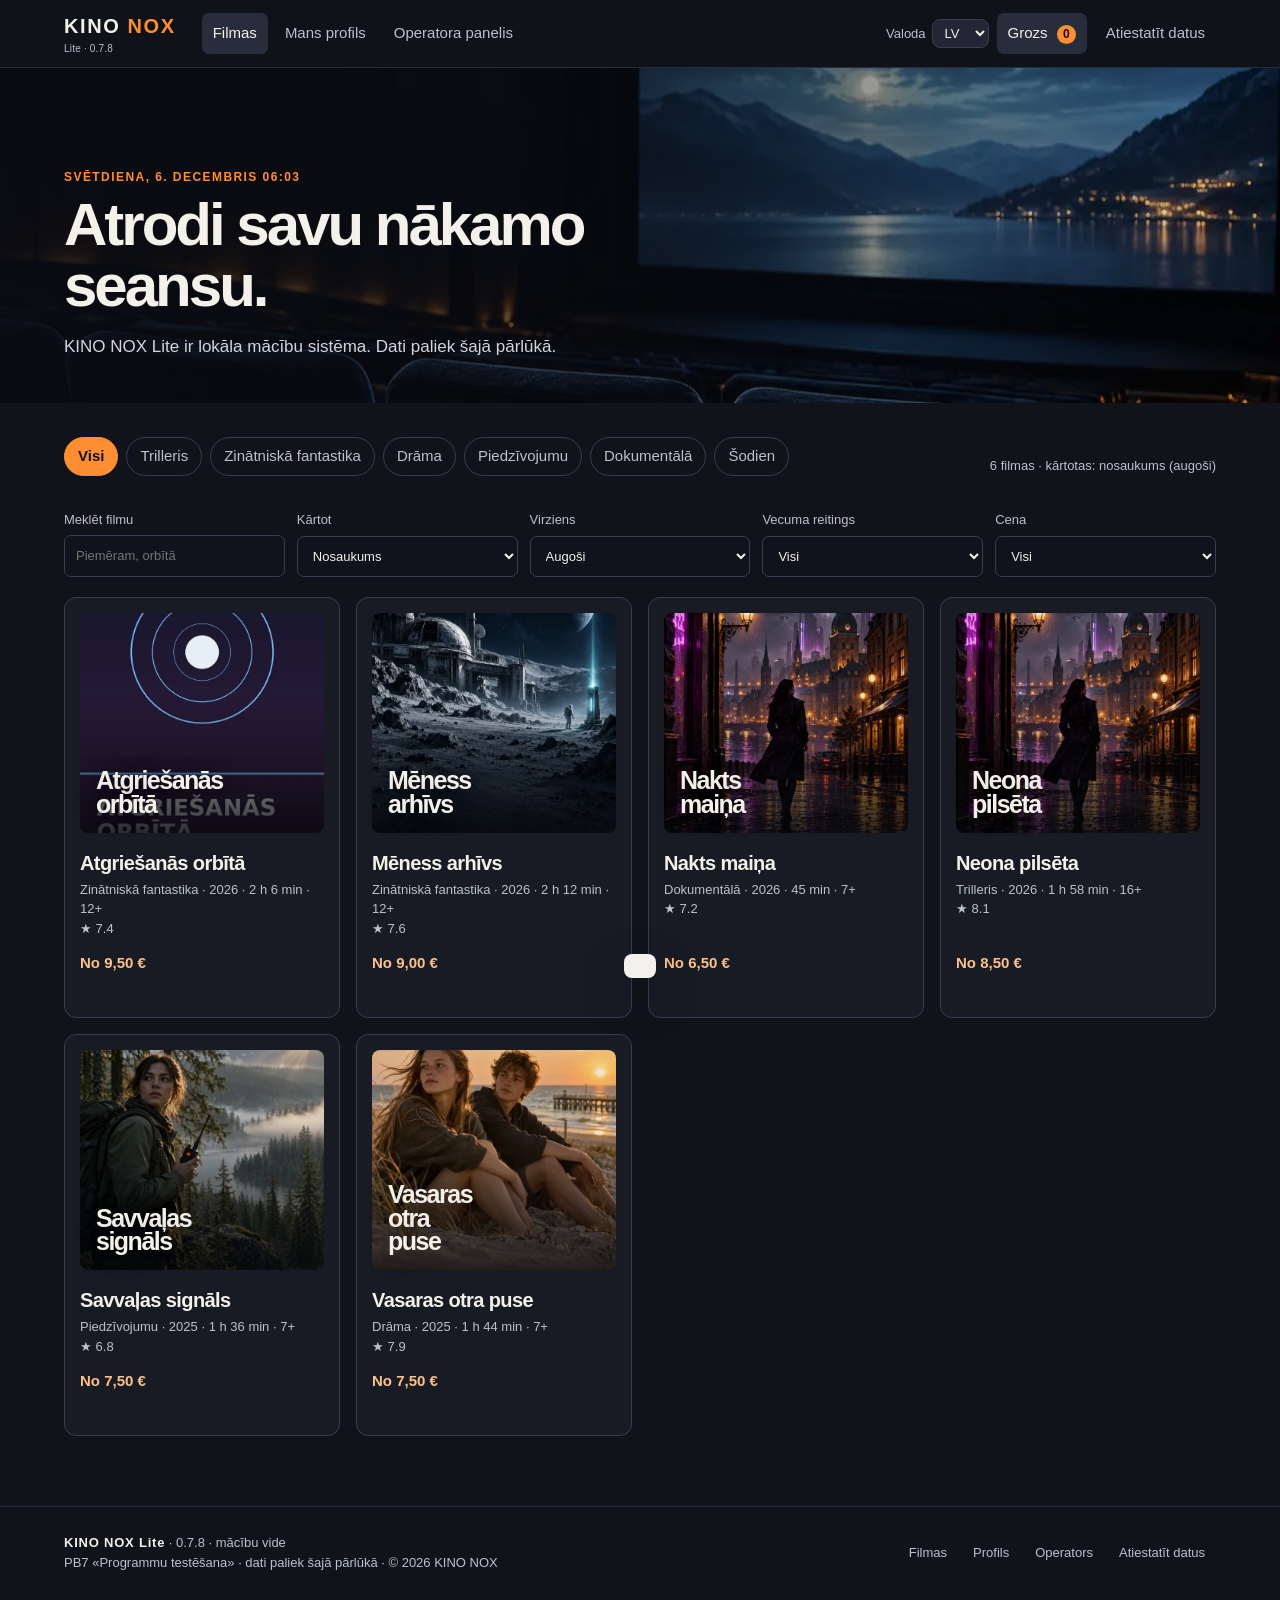
==== standalone/KinoNoxLite.html @ 94f33f68 "KinoNox Lite 0.7.8: servera režīms kā viens exe (Go), bez Python Grupai nav jāinstalē Python: mapē s" ====
<!doctype html>
<html lang="lv">
<head>
  <meta charset="utf-8">
  <meta name="viewport" content="width=device-width, initial-scale=1">
  <meta name="color-scheme" content="dark">
  <meta name="description" content="KINO NOX Lite — mācību kinoteātra biļešu sistēma prasību analīzei un manuālajai testēšanai.">
  <title>KINO NOX Lite (viena faila versija)</title>
  <link rel="icon" href="data:image/svg+xml,%3Csvg xmlns='http://www.w3.org/2000/svg' viewBox='0 0 32 32'%3E%3Crect width='32' height='32' rx='7' fill='%2311131a'/%3E%3Cpath d='M8 10h4v12H8zM20 10h4v12h-4z' fill='%23ff8d32'/%3E%3Cpath d='M13 13l7 3-7 3z' fill='%23f4f1eb'/%3E%3C/svg%3E">
  <style>
:root{--ink:#11131a;--surface:#181b24;--surface-2:#222735;--line:#373e50;--text:#f4f1eb;--muted:#bbc1cd;--accent:#ff8d32;--accent-soft:#fbc18b;--good:#9ed7b0;--danger:#ffaaa1;--shadow:0 18px 48px rgba(0,0,0,.28)}*{box-sizing:border-box}body{margin:0;background:var(--ink);color:var(--text);font:15px/1.5 Inter,Segoe UI,Arial,sans-serif}.topbar{position:sticky;top:0;z-index:5;height:68px;display:flex;align-items:center;gap:26px;padding:0 5vw;background:rgba(17,19,26,.96);border-bottom:1px solid #272c38;backdrop-filter:blur(10px)}button,input,select,textarea{font:inherit}.brand{padding:0;border:0;background:none;color:var(--text);font-size:20px;font-weight:850;letter-spacing:.08em;cursor:pointer}.brand i{color:var(--accent);font-style:normal}.brand small{display:block;color:var(--muted);font-size:10px;font-weight:500;letter-spacing:.02em;text-align:left}nav{display:flex;gap:6px;flex:1}nav button,.subtle,.icon-button{border:0;background:transparent;color:var(--muted);padding:9px 11px;border-radius:7px;cursor:pointer}nav button:hover,nav button.active,.subtle:hover,.icon-button:hover{color:var(--text);background:#272d3a}.top-actions{display:flex;gap:8px;align-items:center}.icon-button{color:var(--text);background:#272d3a}.icon-button span{display:inline-grid;place-items:center;margin-left:5px;min-width:19px;height:19px;padding:0 5px;border-radius:99px;background:var(--accent);color:var(--ink);font-size:12px;font-weight:800}main{max-width:1380px;margin:0 auto;padding:42px 5vw 70px}.eyebrow{margin:0 0 8px;color:var(--accent);text-transform:uppercase;letter-spacing:.12em;font-size:12px;font-weight:750}.page-title{max-width:760px;margin:0;font-size:clamp(34px,5vw,60px);letter-spacing:-.05em;line-height:1.02}.lede{max-width:680px;color:var(--muted);font-size:17px}.utility-row{display:flex;align-items:end;justify-content:space-between;gap:24px;margin:34px 0 20px}.filters{display:flex;flex-wrap:wrap;gap:8px}.filters button{border:1px solid var(--line);border-radius:99px;padding:7px 13px;background:transparent;color:var(--muted);cursor:pointer}.filters button.active{border-color:var(--accent);background:var(--accent);color:var(--ink);font-weight:700}.movie-grid{display:grid;grid-template-columns:repeat(auto-fit,minmax(230px,1fr));gap:16px}.movie{min-height:362px;display:flex;flex-direction:column;padding:15px;border:1px solid var(--line);border-radius:12px;background:var(--surface);cursor:pointer;transition:transform .18s,border-color .18s,background .18s}.movie:hover{transform:translateY(-4px);border-color:var(--accent);background:#1c202b}.poster{min-height:220px;display:flex;align-items:end;padding:16px;border-radius:8px;background:var(--poster);font-size:25px;font-weight:850;letter-spacing:-.06em;line-height:.95;text-shadow:0 2px 20px rgba(0,0,0,.5)}.movie h2{margin:15px 0 2px;font-size:20px;letter-spacing:-.03em}.meta{color:var(--muted);font-size:13px}.movie .price{margin-top:auto;padding-top:14px;color:var(--accent-soft);font-weight:700}.detail-layout,.booking-layout,.profile-layout,.admin-layout{display:grid;grid-template-columns:minmax(0,1.25fr) minmax(300px,.75fr);gap:28px}.detail-poster{min-height:390px;padding:28px;border-radius:14px;background:var(--poster);display:flex;align-items:end;font-size:50px;font-weight:850;letter-spacing:-.07em;line-height:.87}.detail-copy h1{font-size:44px;letter-spacing:-.05em;line-height:1;margin:.15em 0}.detail-copy p{max-width:680px;color:var(--muted);font-size:16px}.facts{display:flex;flex-wrap:wrap;gap:8px;margin:22px 0}.facts span,.tag{border:1px solid var(--line);border-radius:99px;padding:5px 10px;color:var(--muted);font-size:13px}.panel{padding:22px;border:1px solid var(--line);border-radius:12px;background:var(--surface)}.panel h2,.panel h3{margin:0 0 12px;letter-spacing:-.03em}.showtime{display:flex;justify-content:space-between;align-items:center;gap:12px;padding:13px 0;border-top:1px solid var(--line)}.showtime:first-of-type{border-top:0}.showtime strong{font-size:17px}.button{border:0;border-radius:8px;padding:10px 15px;background:var(--accent);color:var(--ink);font-weight:800;cursor:pointer}.button:hover{filter:brightness(1.08)}.button.secondary{background:#303747;color:var(--text)}.button.danger{background:transparent;color:var(--danger);border:1px solid #a95754}.screen{margin:24px auto;color:#20232d;background:#e9e6de;text-align:center;border-radius:3px;padding:7px;letter-spacing:.18em;font-size:11px}.seat-map{display:grid;gap:9px;justify-content:start}.seat-row{display:grid;grid-template-columns:25px repeat(var(--seats),34px);gap:7px;align-items:center}.row-label{color:var(--muted);font-size:12px;text-align:right}.seat{height:34px;border:0;border-radius:5px;background:#8bc9a1;color:#17251e;font-weight:800;cursor:pointer}.seat:hover{filter:brightness(1.1)}.seat.taken{background:#535b6a;color:#aab0ba;cursor:not-allowed}.seat.selected{background:var(--accent);color:var(--ink)}.legend{display:flex;gap:15px;flex-wrap:wrap;color:var(--muted);font-size:13px;margin-top:16px}.legend i{display:inline-block;width:11px;height:11px;border-radius:3px;margin-right:5px;background:#8bc9a1}.legend .taken{background:#535b6a}.legend .selected{background:var(--accent)}.summary-row{display:flex;justify-content:space-between;gap:12px;padding:10px 0;border-bottom:1px solid var(--line)}.summary-row.total{font-size:20px;font-weight:800;border-bottom:0}.form-grid{display:grid;gap:12px}.form-grid label{display:grid;gap:6px;color:var(--muted);font-size:13px}.form-grid input,.form-grid select,.form-grid textarea{width:100%;padding:10px 11px;border:1px solid var(--line);border-radius:7px;background:#10131b;color:var(--text)}.form-grid textarea{min-height:92px;resize:vertical}.form-actions{display:flex;gap:8px;flex-wrap:wrap;margin-top:16px}.notice{margin:14px 0;padding:11px 13px;border-left:3px solid var(--accent);background:#2a261f;color:#eadccf}.notice.success{border-color:var(--good);background:#1e3026;color:#d3ead9}.notice.error{border-color:var(--danger);background:#332121;color:#f1c7c4}.empty{padding:40px 0;color:var(--muted);text-align:center}.ticket{position:relative;overflow:hidden;background:#f5f0e7;color:#17191f;border-radius:14px;padding:30px}.ticket:after{content:"";position:absolute;left:0;right:0;top:114px;border-top:2px dashed #b7afa3}.ticket h2{font-size:34px;letter-spacing:-.05em;margin:5px 0 28px}.ticket-grid{display:grid;grid-template-columns:1fr auto;gap:24px;align-items:end}.qr{display:grid;grid-template-columns:repeat(8,7px);gap:2px;padding:8px;background:white}.qr b{display:block;width:7px;height:7px;background:#16181d}.qr b.off{background:white}.admin-list{display:grid;gap:8px;margin:14px 0}.admin-row{display:flex;justify-content:space-between;gap:14px;align-items:center;padding:11px 0;border-bottom:1px solid var(--line)}.admin-row:last-child{border-bottom:0}.split{display:grid;grid-template-columns:1fr 1fr;gap:20px}.hidden{display:none!important}#toast{position:fixed;bottom:22px;left:50%;transform:translateX(-50%) translateY(100px);z-index:9;max-width:min(92vw,500px);padding:12px 16px;border-radius:8px;background:#f4f1eb;color:#1a1c23;font-weight:700;box-shadow:var(--shadow);transition:transform .22s}#toast.show{transform:translateX(-50%) translateY(0)}@media(max-width:860px){.topbar{height:auto;flex-wrap:wrap;gap:10px;padding:10px 18px}.topbar nav{order:3;width:100%;display:flex;gap:4px;overflow-x:auto;padding-bottom:4px}.topbar nav button{white-space:nowrap}.seat-map{overflow-x:auto;padding-bottom:6px}.site-footer{flex-direction:column;align-items:flex-start}.detail-layout,.booking-layout,.profile-layout,.admin-layout{grid-template-columns:1fr}.page-title{font-size:40px}.split{grid-template-columns:1fr}.detail-poster{min-height:280px}.utility-row{align-items:start;flex-direction:column}.seat-row{grid-template-columns:22px repeat(var(--seats),28px);gap:5px}.seat{height:28px}.ticket-grid{grid-template-columns:1fr}.top-actions{margin-left:auto}}.timer{color:var(--accent-soft);font-weight:800;font-variant-numeric:tabular-nums}

/* --- produkta slānis: kājene, pieejamība, modālie logi, soļu josla --- */
.skip-link{position:absolute;left:-9999px;top:0;z-index:20;padding:10px 14px;border-radius:0 0 8px 0;background:var(--accent);color:var(--ink);font-weight:800}
.skip-link:focus{left:0}
:focus-visible{outline:2px solid var(--accent);outline-offset:2px;border-radius:6px}
.site-footer{display:flex;justify-content:space-between;align-items:center;gap:18px;flex-wrap:wrap;max-width:1380px;margin:0 auto;padding:26px 5vw 38px;border-top:1px solid #272c38;color:var(--muted);font-size:13px}
.site-footer strong{color:var(--text);letter-spacing:.06em}
.footer-links{display:flex;gap:4px;flex-wrap:wrap}
.steps{display:flex;gap:8px;flex-wrap:wrap;margin:0 0 18px;padding:0;list-style:none}
.steps li{display:flex;align-items:center;gap:7px;padding:6px 12px;border:1px solid var(--line);border-radius:99px;color:var(--muted);font-size:13px}
.steps li.done{border-color:#3c5a48;color:var(--good)}
.steps li.current{border-color:var(--accent);background:#2a2013;color:var(--text);font-weight:700}
.steps b{display:grid;place-items:center;width:19px;height:19px;border-radius:50%;background:#2f3646;color:var(--text);font-size:11px}
.steps li.current b{background:var(--accent);color:var(--ink)}
.modal-backdrop{position:fixed;inset:0;z-index:12;display:grid;place-items:center;padding:20px;background:rgba(9,10,14,.72);backdrop-filter:blur(3px)}
.modal{width:min(560px,100%);padding:24px;border:1px solid var(--line);border-radius:14px;background:var(--surface);box-shadow:var(--shadow)}
.modal h2{margin:0 0 8px;letter-spacing:-.03em}
.trailer-frame{display:grid;place-items:center;min-height:210px;margin:16px 0;border:1px dashed var(--line);border-radius:10px;background:#10131b;color:var(--muted);text-align:center}
.empty-state{padding:48px 24px;border:1px dashed var(--line);border-radius:12px;background:var(--surface);text-align:center;color:var(--muted)}
@media print{.topbar,.site-footer,.form-actions,.steps,#toast{display:none!important}.ticket{border:0}main{padding:0}}
.card-cta{margin-top:8px;color:var(--accent);font-size:13px;font-weight:700;opacity:0;transition:opacity .18s}
.movie:hover .card-cta,.movie:focus-visible .card-cta{opacity:1}
@media(hover:none){.card-cta{opacity:1}}

/* --- US-16.07: invalīdu vietas --- */
.seat.wheel{border:2px dashed #6fa8dc;background:#a9d3f0;color:#12283a}
.seat.wheel.selected{background:var(--accent);border-color:var(--ink)}
.legend .wheel{background:#a9d3f0;border:1px dashed #6fa8dc}
.seat.wheel.taken{background:#535b6a;border-color:#535b6a;color:#aab0ba}

/* --- US-15.01: valodas pārslēgs galvenē --- */
.lang-switch{display:inline-flex;align-items:center;gap:6px;color:var(--muted);font-size:13px}
.lang-switch select{background:var(--surface-2);color:var(--text);border:1px solid var(--line);border-radius:8px;padding:5px 8px;font:inherit}
@media(max-width:860px){.lang-switch{font-size:12px}.lang-switch select{padding:4px 6px}}

.catalog-hero {
  min-height: 335px;
  display: flex;
  align-items: end;
  margin: -42px -5vw 34px;
  padding: 44px 5vw;
  background: linear-gradient(90deg, rgba(10,12,18,.93), rgba(10,12,18,.62) 45%, rgba(10,12,18,.12)), url('[data-uri]') center / cover;
}
.catalog-hero .page-title { max-width: 620px; }
.catalog-hero .lede { margin-bottom: 0; color: #d2d5dd; }
.poster, .detail-poster {
  background-image: linear-gradient(0deg, rgba(5,7,11,.84), rgba(5,7,11,.04) 60%), var(--poster);
  background-position: center;
  background-size: cover;
}
@media (max-width: 860px) {
  .catalog-hero { min-height: 290px; margin: -42px -5vw 28px; padding: 34px 5vw; background-position: 60% center; }
}

</style>
  
</head>
<body>
  <a class="skip-link" href="#app">Pāriet uz saturu</a>
  <header class="topbar">
    <button class="brand" data-action="home" aria-label="KINO NOX sākumlapa">KINO <i>NOX</i><small>Lite · <span data-version>0.7.1</span></small></button>
    <nav aria-label="Galvenā navigācija">
      <button data-nav="catalog">Filmas</button>
      <button data-nav="profile">Mans profils</button>
      <button data-nav="admin">Operatora panelis</button>
    </nav>
    <div class="top-actions">
      <label class="lang-switch">Valoda
        <select id="lang" aria-label="Saskarnes valoda">
          <option value="lv">LV</option>
          <option value="ru">RU</option>
          <option value="en">EN</option>
        </select>
      </label>
      <button class="icon-button" data-nav="cart" aria-label="Grozs">Grozs <span id="cart-count">0</span></button>
      <button class="subtle" data-action="reset">Atiestatīt datus</button>
    </div>
  </header>

  <main id="app" tabindex="-1"></main>

  <footer class="site-footer">
    <div>
      <strong>KINO NOX Lite</strong> · <span data-version>0.7.1</span> · mācību vide
      <br><span class="meta">PB7 «Programmu testēšana» · dati paliek šajā pārlūkā · © <span data-year>2026</span> KINO NOX</span>
    </div>
    <div class="footer-links">
      <button class="subtle" data-nav="catalog">Filmas</button>
      <button class="subtle" data-nav="profile">Profils</button>
      <button class="subtle" data-nav="admin">Operators</button>
      <button class="subtle" data-action="reset">Atiestatīt datus</button>
    </div>
  </footer>

  <div id="toast" role="status" aria-live="polite"></div>
  <script>
const KEY = 'kino-nox-lite-v1';
const VERSION = '0.7.8';
const VAT = 0.21;
const MAX_SEATS = 8;
/* 0.7.3 (US-KN26-87): komisija par biļetes atcelšanu — 30 % no atcelto vietu cenas. */
const CANCEL_FEE = 0.3;
const OPERATOR_PASSWORD = 'op2026';
/* Maksājums tiek apstrādāts uzreiz: simulētā pakalpojuma atbilde (US-08.01). */
const PAY_DELAY = 900;
/* Sesijas noildze (US-13.02 / US-15.10): sesija beidzas pēc definēta laika, bet
   pirkuma gaitā lietotāju neizraksta — tāpēc laiks tiek atlikts uz priekšu, kamēr
   grozs vai vietu izvēle ir atvērta. */
const SESSION_MIN = 30;
/* ================= US-15.01 / US-15.02: valodas maiņa =================
   Valodas maiņa ir redzama jebkurā lapā (galvenē), un tā neskar ievadītos datus:
   pirms pārzīmēšanas lauki tiek nolasīti, pēc pārzīmēšanas — atgriezti atpakaļ.

   Tulkojums notiek pārlūka pusē: pēc katra render() teksta mezgli un atribūti tiek
   pārrakstīti pēc vārdnīcas. Tāpēc nav jāmaina neviens šablons, un nevar palikt
   neapstrādāts fragments, ko klase atrastu. */

const LANGS = [{ id: 'lv', label: 'LV' }, { id: 'ru', label: 'RU' }, { id: 'en', label: 'EN' }];

/* Pilnas frāzes: teikumi un biežākās etiķetes. */
const I18N_FULL = {
  ru: {
    'Filmas': 'Фильмы', 'Profils': 'Профиль', 'Mans profils': 'Мой профиль', 'Pievienot': 'Добавить', 'Mani pasūtījumi': 'Мои заказы', 'Grozs': 'Корзина',
    'Iziet': 'Выйти', 'Pāriet uz saturu': 'Перейти к содержимому', 'Galvenā navigācija': 'Основная навигация',
    'KINO NOX sākumlapa': 'Главная страница KINO NOX', 'Valoda': 'Язык',
    'Saskarnes valoda': 'Язык интерфейса', 'Grozs ir tukšs.': 'Корзина пуста.',
    'Atrodi savu nākamo seansu.': 'Найди свой следующий сеанс.',
    'KINO NOX Lite ir lokāla mācību sistēma. Dati paliek šajā pārlūkā.':
      'KINO NOX Lite — локальная учебная система. Данные остаются в этом браузере.',
    'Izvēlieties filmu, seansu un vietas.': 'Выберите фильм, сеанс и места.',
    'Skatīt filmas': 'Смотреть фильмы', 'Šodien': 'Сегодня', 'Rīt': 'Завтра', 'Visi': 'Все',
    'Meklēt filmu': 'Поиск фильма', 'Piemēram, orbītā': 'Например, orbītā',
    'Kārtot': 'Сортировать', 'Nosaukums': 'Название', 'Ilgums': 'Длительность', 'Vērtējums': 'Оценка',
    'Virziens': 'Направление', 'Augoši': 'По возрастанию', 'Dilstoši': 'По убыванию',
    'Vecuma reitings': 'Возрастной рейтинг', '12+ un augstāk': '12+ и выше', 'Tikai 16+': 'Только 16+',
    'Cena': 'Цена', 'Līdz 8,00 €': 'До 8,00 €', 'No 8,00 līdz 10,00 €': 'От 8,00 до 10,00 €',
    'Virs 10,00 €': 'Свыше 10,00 €', 'Rādīt visas filmas': 'Показать все фильмы',
    '← Atpakaļ uz katalogu': '← Назад к каталогу', 'Aizvērt': 'Закрыть', 'Izvēlēties': 'Выбрать',
    'Pārdošana beigusies': 'Продажа закрыта', 'Treileris nav pieejams.': 'Трейлер недоступен.',
    '▶ Skatīties treileri': '▶ Смотреть трейлер', 'TREILERIS': 'ТРЕЙЛЕР',
    'Rīta atlaide −20 %': 'Утренняя скидка −20 %', 'Rīta atlaide': 'Утренняя скидка',
    'Neviens seanss neatbilst izvēlētajai cenu grupai.':
      'Ни один сеанс не соответствует выбранной ценовой группе.',
    'Izvēlies vietas.': 'Выбери места.', 'EKRĀNS': 'ЭКРАН', 'Brīva': 'Свободно', 'Aizņemta': 'Занято',
    'Izvēlēta': 'Выбрано', 'Invalīdu vieta': 'Место для инвалида',
    'Invalīdu vieta šajā zālē nav': 'В этом зале нет мест для инвалида',
    'Pasūtījums': 'Заказ', 'Seanss': 'Сеанс', 'Datums': 'Дата', 'Vietas': 'Места',
    'Nav izvēlētas': 'Не выбраны', 'Biļetes veids': 'Тип билета', 'Cena par vietu': 'Цена за место',
    'Kopā': 'Итого', 'Turpināt uz grozu': 'Перейти в корзину',
    'Pieaugušo': 'Взрослый', 'Skolēna': 'Школьника', 'Studenta': 'Студента',
    'Seniora (no 60 g.)': 'Пенсионера (от 60 лет)', 'Bērnu (līdz 12 g.)': 'Детский (до 12 лет)',
    'Ģimenes (no 4 personām)': 'Семейный (от 4 человек)', 'VIP (pirmās rindas)': 'VIP (первые ряды)',
    'Pirkuma apstiprināšana': 'Подтверждение покупки', 'Atlaides kods': 'Код скидки',
    'Piemērot': 'Применить', 'Piemēram, BLEGH': 'Например, BLEGH',
    'Lūdzu, ievadiet atlaižu kodu.': 'Пожалуйста, введите код скидки.',
    'Nederīgs atlaides kods.': 'Недействительный код скидки.',
    'Atlaižu koda termiņš ir beidzies.': 'Срок действия кода скидки истёк.',
    'Saņemšanas veids': 'Способ получения',
    'Biļete tiks parādīta uzreiz ekrānā. E-pasta nosūtīšana mācību vidē tiek simulēta.':
      'Билет будет показан сразу на экране. Отправка письма в учебной среде симулируется.',
    'Biļetes e-pasts tiek ievadīts maksājuma blokā (laukā «E-pasts biļetei»).':
      'E-mail билета вводится в блоке оплаты (поле «E-mail для билета»).',
    'Maksājuma dati': 'Данные оплаты', 'E-pasts biļetei': 'E-mail для билета', 'E-pasts': 'E-mail',
    'Kartes numurs': 'Номер карты', 'Vārds uz kartes': 'Имя на карте',
    'Derīguma termiņš (MM/GG)': 'Срок действия (ММ/ГГ)', 'CVC': 'CVC',
    'Mācību vide: maksājumu pakalpojums tiek simulēts. Ievadiet tikai testa kartes datus (piemēram, 4242 4242 4242 4242); īstus kartes datus šeit ievadīt nedrīkst.':
      'Учебная среда: платёжный сервис симулируется. Вводите только тестовые данные карты (например, 4242 4242 4242 4242); настоящие данные карты здесь вводить нельзя.',
    'Kopsavilkums': 'Итог', 't. sk. PVN 21%': 'в т.ч. НДС 21%', 'Atlaide': 'Скидка',
    'Apstiprināt pirkumu': 'Подтвердить покупку', 'Maksājums tiek apstrādāts…': 'Платёж обрабатывается…',
    'Maksājums': 'Платёж',
    'Simulētais maksājumu pakalpojums atbild uzreiz — pirkuma iznākums parādīsies šajā lapā.':
      'Симулированный платёжный сервис отвечает сразу — результат покупки появится на этой странице.',
    'Ievadiet derīgu e-pasta adresi.': 'Введите корректный адрес e-mail.',
    'Kartes numuram jābūt 13–19 cipariem.': 'В номере карты должно быть 13–19 цифр.',
    'Ievadiet vārdu uz kartes.': 'Введите имя на карте.',
    'Derīguma termiņu rakstiet formā MM/GG.': 'Укажите срок действия в формате ММ/ГГ.',
    'Derīguma mēnesim jābūt no 01 līdz 12.': 'Месяц срока действия должен быть от 01 до 12.',
    'Kartes derīguma termiņš ir beidzies.': 'Срок действия карты истёк.',
    'CVC kodam jābūt 3 cipariem.': 'CVC-код должен состоять из 3 цифр.',
    'PIRKUMS APSTIPRINĀTS': 'ПОКУПКА ПОДТВЕРЖДЕНА', 'PIRKUMS ATCELTS': 'ПОКУПКА ОТМЕНЕНА',
    'Digitālā biļete': 'Цифровой билет', 'Drukāt biļeti': 'Печать билета',
    'Atcelt biļeti': 'Отменить билет',
    'Sūtīt saiti uz e-pastu (simulēts)': 'Отправить ссылку на e-mail (симуляция)',
    'Simulēts e-pasts': 'Симулированное письмо',
    'Mācību vidē e-pasts netiek sūtīts. Šī ir saite, kas e-pastā būtu — vari to atvērt pats:':
      'В учебной среде письмо не отправляется. Это ссылка, которая была бы в письме — можешь открыть её сам:',
    'Pieslēgties': 'Войти', 'Izveidot kontu': 'Создать аккаунт', 'Aizmirsu paroli': 'Забыл пароль',
    'Parole': 'Пароль', 'Vismaz 8 rakstzīmes': 'Минимум 8 символов',
    'Šis konts ir lokāls šajā pārlūkā. Neievadiet īstu paroli.':
      'Этот аккаунт локален в этом браузере. Не вводите настоящий пароль.',
    'Parolei jābūt vismaz 8 rakstzīmes, ar lielo un mazo burtu, ciparu un speciālo rakstzīmi.':
      'Пароль должен содержать минимум 8 символов: заглавную и строчную буквы, цифру и специальный символ.',
    'Pieslēdzieties vai izveidojiet kontu.': 'Войдите или создайте аккаунт.',
    'Konts un pasūtījumi glabājas tikai šajā pārlūkā.':
      'Аккаунт и заказы хранятся только в этом браузере.',
    'Pasūtījumu vēl nav.': 'Заказов пока нет.',
    'Vieta demonstrācijai produkcijas versijā.': 'Место для демонстрации в производственной версии.',
    'OPERATORA PANELIS': 'ПАНЕЛЬ ОПЕРАТОРА', 'Operatora panelis': 'Панель оператора',
    'Operatora pieslēgšanās': 'Вход оператора', 'Operatora parole': 'Пароль оператора',
    'Mācību parole': 'Учебный пароль', 'Mācību vide': 'Учебная среда', 'Mācību dati': 'Учебные данные',
    'Izmaiņas uzreiz saglabājas šajā pārlūkā. Izmantojiet atiestatīšanu, lai atgrieztu sākuma variantu.':
      'Изменения сразу сохраняются в этом браузере. Используйте сброс, чтобы вернуть исходный вариант.',
    'Atlaižu kodi': 'Коды скидок', 'Audita žurnāls': 'Журнал аудита', 'Labot': 'Изменить',
    'Dzēst': 'Удалить', 'Pievienot seansu': 'Добавить сеанс', 'Atcelt': 'Отменить',
    'Pievienot filmu': 'Добавить фильм', 'Saglabāt seansu': 'Сохранить сеанс',
    'Izveidot seansu': 'Создать сеанс', 'Atcelt labošanu': 'Отменить правку',
    'Jauns seanss': 'Новый сеанс', 'Žanrs': 'Жанр', 'Filmas nosaukums': 'Название фильма',
    'Ilgums minūtēs': 'Длительность в минутах', 'Vecuma ierobežojums': 'Возрастное ограничение',
    'Cena €': 'Цена €', 'Apraksts': 'Описание', 'Laiks': 'Время', 'Zāle': 'Зал', 'Filma': 'Фильм',
    'Jauns kods': 'Новый код', 'Veids': 'Тип', 'Minimālā summa €': 'Минимальная сумма €',
    'Termiņš, ja vajag': 'Срок, если нужен', 'Procenti': 'Проценты',
    'Fiksēta summa €': 'Фиксированная сумма €', 'Pievienot kodu': 'Добавить код',
    'Atiestatīt datus': 'Сбросить данные', 'Atiestatīt visus datus': 'Сбросить все данные',
    'Atcelt daļu biļešu': 'Отменить часть билетов',
    'Atcelt atzīmētās vietas': 'Отменить отмеченные места',
    'Mācību dati ir atiestatīti.': 'Учебные данные сброшены.',
    'Atlaides kods pievienots.': 'Код скидки добавлен.', 'Seanss izveidots.': 'Сеанс создан.',
    'Seanss saglabāts.': 'Сеанс сохранён.',
    'Filma ir pievienota lokālajiem datiem.': 'Фильм добавлен в локальные данные.'
  },
  en: {
    'Filmas': 'Films', 'Profils': 'Profile', 'Mans profils': 'My profile', 'Pievienot': 'Add', 'Mani pasūtījumi': 'My orders', 'Grozs': 'Cart',
    'Iziet': 'Sign out', 'Pāriet uz saturu': 'Skip to content', 'Galvenā navigācija': 'Main navigation',
    'KINO NOX sākumlapa': 'KINO NOX home', 'Valoda': 'Language',
    'Saskarnes valoda': 'Interface language', 'Grozs ir tukšs.': 'Your cart is empty.',
    'Atrodi savu nākamo seansu.': 'Find your next screening.',
    'KINO NOX Lite ir lokāla mācību sistēma. Dati paliek šajā pārlūkā.':
      'KINO NOX Lite is a local training system. Data stays in this browser.',
    'Izvēlieties filmu, seansu un vietas.': 'Choose a film, a screening and seats.',
    'Skatīt filmas': 'Browse films', 'Šodien': 'Today', 'Rīt': 'Tomorrow', 'Visi': 'All',
    'Meklēt filmu': 'Search films', 'Piemēram, orbītā': 'For example, orbītā',
    'Kārtot': 'Sort by', 'Nosaukums': 'Title', 'Ilgums': 'Duration', 'Vērtējums': 'Rating',
    'Virziens': 'Direction', 'Augoši': 'Ascending', 'Dilstoši': 'Descending',
    'Vecuma reitings': 'Age rating', '12+ un augstāk': '12+ and above', 'Tikai 16+': 'Only 16+',
    'Cena': 'Price', 'Līdz 8,00 €': 'Up to € 8.00', 'No 8,00 līdz 10,00 €': '€ 8.00 to € 10.00',
    'Virs 10,00 €': 'Over € 10.00', 'Rādīt visas filmas': 'Show all films',
    '← Atpakaļ uz katalogu': '← Back to catalogue', 'Aizvērt': 'Close', 'Izvēlēties': 'Choose',
    'Pārdošana beigusies': 'Sales closed', 'Treileris nav pieejams.': 'Trailer is not available.',
    '▶ Skatīties treileri': '▶ Watch the trailer', 'TREILERIS': 'TRAILER',
    'Rīta atlaide −20 %': 'Morning discount −20%', 'Rīta atlaide': 'Morning discount',
    'Neviens seanss neatbilst izvēlētajai cenu grupai.':
      'No screening matches the selected price group.',
    'Izvēlies vietas.': 'Choose your seats.', 'EKRĀNS': 'SCREEN', 'Brīva': 'Free', 'Aizņemta': 'Taken',
    'Izvēlēta': 'Selected', 'Invalīdu vieta': 'Wheelchair space',
    'Invalīdu vieta šajā zālē nav': 'No wheelchair space in this hall',
    'Pasūtījums': 'Order', 'Seanss': 'Screening', 'Datums': 'Date', 'Vietas': 'Seats',
    'Nav izvēlētas': 'None selected', 'Biļetes veids': 'Ticket type',
    'Cena par vietu': 'Price per seat', 'Kopā': 'Total', 'Turpināt uz grozu': 'Continue to cart',
    'Pieaugušo': 'Adult', 'Skolēna': 'School pupil', 'Studenta': 'Student',
    'Seniora (no 60 g.)': 'Senior (60+)', 'Bērnu (līdz 12 g.)': 'Child (under 12)',
    'Ģimenes (no 4 personām)': 'Family (4+ people)', 'VIP (pirmās rindas)': 'VIP (front rows)',
    'Pirkuma apstiprināšana': 'Confirm your purchase', 'Atlaides kods': 'Discount code',
    'Piemērot': 'Apply', 'Piemēram, BLEGH': 'For example, BLEGH',
    'Lūdzu, ievadiet atlaižu kodu.': 'Please enter a discount code.',
    'Nederīgs atlaides kods.': 'Invalid discount code.',
    'Atlaižu koda termiņš ir beidzies.': 'The discount code has expired.',
    'Saņemšanas veids': 'Delivery',
    'Biļete tiks parādīta uzreiz ekrānā. E-pasta nosūtīšana mācību vidē tiek simulēta.':
      'The ticket appears on screen right away. Sending e-mail is simulated in the training environment.',
    'Biļetes e-pasts tiek ievadīts maksājuma blokā (laukā «E-pasts biļetei»).':
      'The ticket e-mail is entered in the payment block (field “E-mail for the ticket”).',
    'Maksājuma dati': 'Payment details', 'E-pasts biļetei': 'E-mail for the ticket', 'E-pasts': 'E-mail',
    'Kartes numurs': 'Card number', 'Vārds uz kartes': 'Name on card',
    'Derīguma termiņš (MM/GG)': 'Expiry (MM/YY)', 'CVC': 'CVC',
    'Mācību vide: maksājumu pakalpojums tiek simulēts. Ievadiet tikai testa kartes datus (piemēram, 4242 4242 4242 4242); īstus kartes datus šeit ievadīt nedrīkst.':
      'Training environment: the payment service is simulated. Enter test card data only (for example, 4242 4242 4242 4242); never enter real card data here.',
    'Kopsavilkums': 'Summary', 't. sk. PVN 21%': 'incl. VAT 21%', 'Atlaide': 'Discount',
    'Apstiprināt pirkumu': 'Confirm purchase', 'Maksājums tiek apstrādāts…': 'Payment is being processed…',
    'Maksājums': 'Payment',
    'Simulētais maksājumu pakalpojums atbild uzreiz — pirkuma iznākums parādīsies šajā lapā.':
      'The simulated payment service answers immediately — the result appears on this page.',
    'Ievadiet derīgu e-pasta adresi.': 'Enter a valid e-mail address.',
    'Kartes numuram jābūt 13–19 cipariem.': 'The card number must have 13–19 digits.',
    'Ievadiet vārdu uz kartes.': 'Enter the name on the card.',
    'Derīguma termiņu rakstiet formā MM/GG.': 'Write the expiry as MM/YY.',
    'Derīguma mēnesim jābūt no 01 līdz 12.': 'The expiry month must be 01–12.',
    'Kartes derīguma termiņš ir beidzies.': 'The card has expired.',
    'CVC kodam jābūt 3 cipariem.': 'The CVC must be 3 digits.',
    'PIRKUMS APSTIPRINĀTS': 'PURCHASE CONFIRMED', 'PIRKUMS ATCELTS': 'PURCHASE CANCELLED',
    'Digitālā biļete': 'Digital ticket', 'Drukāt biļeti': 'Print ticket',
    'Atcelt biļeti': 'Cancel ticket',
    'Sūtīt saiti uz e-pastu (simulēts)': 'Send the link by e-mail (simulated)',
    'Simulēts e-pasts': 'Simulated e-mail',
    'Mācību vidē e-pasts netiek sūtīts. Šī ir saite, kas e-pastā būtu — vari to atvērt pats:':
      'E-mail is not sent in the training environment. This is the link that would be in it — you can open it yourself:',
    'Pieslēgties': 'Sign in', 'Izveidot kontu': 'Create account', 'Aizmirsu paroli': 'Forgot password',
    'Parole': 'Password', 'Vismaz 8 rakstzīmes': 'At least 8 characters',
    'Šis konts ir lokāls šajā pārlūkā. Neievadiet īstu paroli.':
      'This account is local to this browser. Do not enter a real password.',
    'Parolei jābūt vismaz 8 rakstzīmes, ar lielo un mazo burtu, ciparu un speciālo rakstzīmi.':
      'The password must be at least 8 characters with an upper- and lowercase letter, a digit and a special character.',
    'Pieslēdzieties vai izveidojiet kontu.': 'Sign in or create an account.',
    'Konts un pasūtījumi glabājas tikai šajā pārlūkā.':
      'The account and orders are stored only in this browser.',
    'Pasūtījumu vēl nav.': 'No orders yet.',
    'Vieta demonstrācijai produkcijas versijā.': 'Placeholder for the production version.',
    'OPERATORA PANELIS': 'OPERATOR PANEL', 'Operatora panelis': 'Operator panel',
    'Operatora pieslēgšanās': 'Operator sign-in', 'Operatora parole': 'Operator password',
    'Mācību parole': 'Training password', 'Mācību vide': 'Training environment',
    'Mācību dati': 'Training data',
    'Izmaiņas uzreiz saglabājas šajā pārlūkā. Izmantojiet atiestatīšanu, lai atgrieztu sākuma variantu.':
      'Changes are saved in this browser right away. Use reset to return to the initial state.',
    'Atlaižu kodi': 'Discount codes', 'Audita žurnāls': 'Audit log', 'Labot': 'Edit', 'Dzēst': 'Delete',
    'Pievienot seansu': 'Add screening', 'Atcelt': 'Cancel', 'Pievienot filmu': 'Add film',
    'Saglabāt seansu': 'Save screening', 'Izveidot seansu': 'Create screening',
    'Atcelt labošanu': 'Cancel editing', 'Jauns seanss': 'New screening', 'Žanrs': 'Genre',
    'Filmas nosaukums': 'Film title', 'Ilgums minūtēs': 'Duration in minutes',
    'Vecuma ierobežojums': 'Age limit', 'Cena €': 'Price €', 'Apraksts': 'Description',
    'Laiks': 'Time', 'Zāle': 'Hall', 'Filma': 'Film', 'Jauns kods': 'New code', 'Veids': 'Type',
    'Minimālā summa €': 'Minimum amount €', 'Termiņš, ja vajag': 'Expiry, if needed',
    'Procenti': 'Percent', 'Fiksēta summa €': 'Fixed amount €', 'Pievienot kodu': 'Add code',
    'Atiestatīt datus': 'Reset data', 'Atiestatīt visus datus': 'Reset all data',
    'Atcelt daļu biļešu': 'Cancel part of the tickets',
    'Atcelt atzīmētās vietas': 'Cancel selected seats',
    'Mācību dati ir atiestatīti.': 'Training data has been reset.',
    'Atlaides kods pievienots.': 'Discount code added.', 'Seanss izveidots.': 'Screening created.',
    'Seanss saglabāts.': 'Screening saved.',
    'Filma ir pievienota lokālajiem datiem.': 'The film has been added to local data.'
  }
};

/* 0.7.2 (US-KN26-14): reģistrācijas personu datu lauki. Tulkojumi turēti atsevišķi, lai papildināšana
   nepieskartos lielajam sarakstam; tr() lasa I18N_FULL, tāpēc karte tiek pielikta tam klāt. */
const I18N_EXTRA = {
  ru: {
    'Vārds': 'Имя', 'Uzvārds': 'Фамилия', 'Personas kods': 'Персональный код',
    'Tālrunis': 'Телефон', 'Dzīvesvieta': 'Место жительства',
    'Dzimšanas datums': 'Дата рождения', 'Izveidot kontu': 'Создать аккаунт',
    'Pieslēgšanās': 'Вход', 'Pieslēgties': 'Войти', 'Tava parole': 'Твой пароль',
    'Anna': 'Анна', 'Bērziņa': 'Берзиня',
    'Aizpildiet visus reģistrācijas laukus: vārds, uzvārds, personas kods, tālrunis, dzīvesvieta, dzimšanas datums.':
      'Заполните все поля регистрации: имя, фамилия, персональный код, телефон, место жительства, дата рождения.',
    'Personas kodam jābūt 11 cipariem (ar defisi vai bez tās).':
      'Персональный код — 11 цифр (с дефисом или без).',
    'Tālruņa numuram jābūt vismaz 8 cipariem.': 'Телефонный номер — не менее 8 цифр.',
    'Dzimšanas datums nevar būt nākotnē.': 'Дата рождения не может быть в будущем.',
    'Konts ar šo e-pastu jau ir izveidots — pieslēdzieties.': 'Аккаунт с этим e-mail уже создан — войдите.'
  },
  en: {
    'Vārds': 'First name', 'Uzvārds': 'Surname', 'Personas kods': 'Personal code',
    'Tālrunis': 'Phone', 'Dzīvesvieta': 'Address', 'Dzimšanas datums': 'Date of birth',
    'Izveidot kontu': 'Create account', 'Pieslēgšanās': 'Sign in', 'Pieslēgties': 'Sign in',
    'Tava parole': 'Your password', 'Anna': 'Anna', 'Bērziņa': 'Bērziņa',
    'Aizpildiet visus reģistrācijas laukus: vārds, uzvārds, personas kods, tālrunis, dzīvesvieta, dzimšanas datums.':
      'Fill in all registration fields: first name, surname, personal code, phone, address, date of birth.',
    'Personas kodam jābūt 11 cipariem (ar defisi vai bez tās).':
      'The personal code must be 11 digits (with or without a hyphen).',
    'Tālruņa numuram jābūt vismaz 8 cipariem.': 'The phone number must contain at least 8 digits.',
    'Dzimšanas datums nevar būt nākotnē.': 'The date of birth cannot be in the future.',
    'Konts ar šo e-pastu jau ir izveidots — pieslēdzieties.': 'An account with this e-mail already exists — sign in.'
  }
};
Object.entries(I18N_EXTRA).forEach(([lang, map]) => {
  I18N_FULL[lang] = Object.assign(I18N_FULL[lang] || {}, map);
});

/* Leksika: vārdi, kas parādās saliktos teikumos (datumi, cenas, saraksti, žanri). */
const I18N_LEX = {
  ru: {
    weekday: { pirmdiena: 'понедельник', otrdiena: 'вторник', trešdiena: 'среда', ceturtdiena: 'четверг', piektdiena: 'пятница', sestdiena: 'суббота', svētdiena: 'воскресенье' },
    month: { janvāris: 'января', februāris: 'февраля', marts: 'марта', aprīlis: 'апреля', maijs: 'мая', jūnijs: 'июня', jūlijs: 'июля', augusts: 'августа', septembris: 'сентября', oktobris: 'октября', novembris: 'ноября', decembris: 'декабря' },
    words: {
      'Pieaugušo': 'Взрослый', 'Skolēna': 'Школьника', 'Studenta': 'Студента', 'Seniora': 'Пенсионера',
      'Bērnu': 'Детский', 'Ģimenes': 'Семейный', 'VIP': 'VIP', 'Trilleris': 'Триллер', 'Drāma': 'Драма',
      'Piedzīvojumu': 'Приключенческий', 'Dokumentālā': 'Документальная', 'Angļu': 'Английский',
      'Latviešu': 'Латышский', 'Zinātniskā fantastika': 'Научная фантастика',
      'Šodien': 'Сегодня', 'Rīt': 'Завтра', 'Zāle': 'Зал', 'Zālē': 'в зале', 'vietas': 'места',
      'Vietas': 'Места', 'vieta': 'место', 'Visi': 'Все', 'filmas': 'фильмов', 'min': 'мин', 'h': 'ч',
      'aizņemta': 'занят', 'kārtotas': 'сортировка', 'nosaukums': 'название', 'augoši': 'по возрастанию',
      'dilstoši': 'по убыванию', 'Nav': 'Нет', 'apstiprināta': 'подтверждена', 'atsauce': 'ссылка',
      'karte': 'карта', 'iegādāta': 'куплен', 'Pieslēgšanās': 'Вход', 'no': 'от', 'un': 'и',
      'Režisors': 'Режиссёр', 'Lomās': 'В ролях', 'Subtitri': 'Субтитры', 'Versija': 'Версия',
      'Operators': 'Оператор', 'pieslēgts': 'подключён', 'Kam': 'Кому', 'Tēma': 'Тема'
    }
  },
  en: {
    weekday: { pirmdiena: 'Monday', otrdiena: 'Tuesday', trešdiena: 'Wednesday', ceturtdiena: 'Thursday', piektdiena: 'Friday', sestdiena: 'Saturday', svētdiena: 'Sunday' },
    month: { janvāris: 'January', februāris: 'February', marts: 'March', aprīlis: 'April', maijs: 'May', jūnijs: 'June', jūlijs: 'July', augusts: 'August', septembris: 'September', oktobris: 'October', novembris: 'November', decembris: 'December' },
    words: {
      'Pieaugušo': 'Adult', 'Skolēna': 'School pupil', 'Studenta': 'Student', 'Seniora': 'Senior',
      'Bērnu': 'Child', 'Ģimenes': 'Family', 'VIP': 'VIP', 'Trilleris': 'Thriller', 'Drāma': 'Drama',
      'Piedzīvojumu': 'Adventure', 'Dokumentālā': 'Documentary', 'Angļu': 'English',
      'Latviešu': 'Latvian', 'Zinātniskā fantastika': 'Science fiction',
      'Šodien': 'Today', 'Rīt': 'Tomorrow', 'Zāle': 'Hall', 'Zālē': 'in hall', 'vietas': 'seats',
      'Vietas': 'Seats', 'vieta': 'seat', 'Visi': 'All', 'filmas': 'films', 'min': 'min', 'h': 'h',
      'aizņemta': 'taken', 'kārtotas': 'sorted', 'nosaukums': 'title', 'augoši': 'ascending', 'dilstoši': 'descending',
      'Nav': 'None', 'apstiprināta': 'confirmed', 'atsauce': 'reference', 'karte': 'card',
      'iegādāta': 'bought', 'Pieslēgšanās': 'Sign-in', 'no': 'from', 'un': 'and',
      'Režisors': 'Director', 'Lomās': 'Cast', 'Subtitri': 'Subtitles', 'Versija': 'Version',
      'Operators': 'Operator', 'pieslēgts': 'signed in', 'Kam': 'To', 'Tēma': 'Subject'
    }
  }
};

/* Frāžu likumi saliktiem teikumiem (dinamiski skaitļi, laiki, saraksti).
   Likumi tiek apvilkti ar Unicode robežām, tāpēc \b šeit nav vajadzīgs. */
const I18N_PHRASES = {
  ru: [
    [/Šodien/g, 'Сегодня'], [/Rīt/g, 'Завтра'],
    [/Rezervācija spēkā/g, 'Бронь действует'],
    [/vienā pirkumā līdz/g, 'в одной покупке до'], [/vietām/g, 'мест'],
    [/kad laiks beidzas, pasūtījums tiek anulēts un vietas atbrīvotas/g,
      'когда время истёк, заказ аннулируется, а места освобождаются'],
    [/Rezervācijas laiks beidzās/g, 'Время брони истекло'],
    [/Rezervācijas laiks ir beidzies/g, 'Время брони истекло'],
    [/pasūtījums anulēts, izvēlētās vietas atbrīvotas citiem pircējiem/g,
      'заказ аннулирован, выбранные места освобождены для других покупателей'],
    [/vietas atbrīvotas citiem pircējiem/g, 'места освобождены для других покупателей'],
    [/Lūdzu, izvēlieties vietas no jauna/g, 'Пожалуйста, выберите места заново'],
    [/Vienā pirkumā var iegādāties ne vairāk kā/g, 'В одной покупке можно купить не более'],
    [/Sesija beigsies pēc/g, 'Сессия завершится через'],
    [/pirkuma laikā laiks tiek atlikts/g, 'во время покупки время продлевается'],
    [/Cenu filtrs/g, 'Фильтр по цене'], [/redzami/g, 'показано'], [/seansiem/g, 'сеансов'],
    [/Neviena filma neatbilst meklēšanai/g, 'Ни один фильм не соответствует поиску'],
    [/Neviena filma neatbilst izvēlētajiem filtriem/g, 'Ни один фильм не соответствует фильтрам'],
    [/filmas · kārtotas/g, 'фильмов · сортировка'],
    [/Biļete atcelta\. Atmaksāta summa/g, 'Билет отменён. Возвращено'],
    [/Biļete atcelta\./g, 'Билет отменён.'],
    [/Atmaksāta summa/g, 'Сумма возврата'],
    [/Biļete jau atcelta\. Atmaksāta summa/g, 'Билет уже отменён. Сумма возврата'],
    [/Biļete jau atcelta\./g, 'Билет уже отменён.'],
    [/Ieturēta komisija/g, 'Удержана комиссия'],
    [/Pārdotas biļetes/g, 'Продано билетов'],
    [/Drukāt \/ saglabāt PDF/g, 'Печать / сохранить PDF'],
    [/Eksportēt datus \(fails\)/g, 'Экспортировать данные (файл)'],
    [/Importēt datus no faila/g, 'Импортировать данные из файла'],
    [/Dati importēti\. Tagad pieslēdzies ar savu e-pastu un paroli\./g,
      'Данные импортированы. Теперь войди своим e-mail и паролем.'],
    [/Fails nav derīgs[^\n]*/g, 'Файл не подходит — нужен .json, экспортированный из этого приложения.'],
    [/pārdotas biļetes/g, 'продано билетов'],
    [/Atceļot biļeti, tiek ieturēta komisija/g, 'При отмене билета удерживается комиссия'],
    [/no atcelto vietu cenas; atlikusī summa tiek atmaksāta/g,
      'от цены отменённых мест; остаток возвращается'],
    [/Atceltas visas vietas — biļete slēgta\. Atmaksāta summa/g,
      'Отменены все места — билет закрыт. Возвращено'],
    [/Atceltas vietas/g, 'Отменены места'], [/Atmaksāts/g, 'Возвращено'],
    [/Derīgās vietas/g, 'Действующие места'],
    [/Par atceltajām vietām atmaksāts/g, 'За отменённые места возвращено'],
    [/Atzīmējiet vismaz vienu vietu, ko atcelt/g, 'Отметьте хотя бы одно место для отмены'],
    [/Sūtīt saiti uz e-pastu \(simulēts\)/g, 'Отправить ссылку на e-mail (симуляция)'],
    [/Kods darbojas pasūtījumiem no/g, 'Код действует для заказов от'],
    [/Procentu atlaide var būt no 1 līdz 50 %/g, 'Процентная скидка может быть от 1 до 50 %'],
    [/Fiksētā atlaide nevar būt negatīva/g, 'Фиксированная скидка не может быть отрицательной'],
    [/Norādiet filmu, datumu, laiku un cenu/g, 'Укажите фильм, дату, время и цену'],
    [/Norādiet koda nosaukumu un atlaidi/g, 'Укажите название кода и размер скидки'],
    [/Kods «([^»]+)» pievienots/g, 'Код «$1» добавлен'],
    [/netika pievienots/g, 'не добавлен'], [/pievienots/g, 'добавлен'],
    [/Aizņemtās zāles/g, 'Занятые залы'], [/nav izvēlamas/g, 'недоступны для выбора'],
    [/plkst\.\s*/g, 'в '], [/(\d+) no (\d+)/g, '$1 из $2'],
    [/Zālē «([^»]+)» (.+) plkst\. (\d{2}:\d{2}) jau notiek filma «([^»]+)» \((\d{2}:\d{2})\)\. Divi seansi vienā zālē nevar pārklāties\./g,
      'В зале «$1» $2 в $3 уже идёт фильм «$4» ($5). Два сеанса в одном зале не могут пересекаться.'],
    [/Seanss atcelts — izvēlies risinājumu/g, 'Сеанс отменён — выбери решение'],
    [/Kinoteātris atcēla seansu\. Tev ir izvēle: pilna atmaksa vai cita biļete tajā pašā filmā\./g,
      'Кинотеатр отменил сеанс. У тебя есть выбор: полный возврат или другой билет на тот же фильм.'],
    [/Pieprasīt atmaksu/g, 'Запросить возврат'], [/Cita biļete/g, 'Другой билет'],
    [/Izvēlēties citu seansu/g, 'Выбрать другой сеанс'],
    [/Cits šīs filmas seanss šobrīd nav pieejams\./g, 'Другого сеанса этого фильма сейчас нет.'],
    [/Biļete pārcelta/g, 'Билет перенесён'], [/Atmaksa apstiprināta/g, 'Возврат подтверждён'],
    [/Maksājums apstiprināts uzreiz \(([^)]+)\)\./g, 'Платёж подтверждён сразу ($1).'],
    [/Jauna pagaidu parole: ([A-Z0-9-]+)\. Mācību vidē tā tiek parādīta uzreiz\./g,
      'Новый временный пароль: $1. В учебной среде он показывается сразу.'],
    [/Aktīvie seansi/g, 'Активные сеансы'], [/Labot seansu/g, 'Изменить сеанс'],
    [/Atvērta jauna seansa forma ar izvēlētu filmu\./g, 'Открыта форма нового сеанса с выбранным фильмом.'],
    [/Versija/g, 'Версия'], [/Operators: pieslēgts\./g, 'Оператор: подключён.'],
    [/Sākuma stāvoklis/g, 'Исходное состояние'],
    [/Pievienota filma/g, 'Добавлен фильм'], [/Pievienots atlaides kods/g, 'Добавлен код скидки'],
    [/Labots seanss/g, 'Изменён сеанс'], [/Izveidots seanss/g, 'Создан сеанс'],
    [/Atcelts seanss/g, 'Отменён сеанс'], [/Operators pieslēdzās/g, 'Оператор вошёл'],
    [/Atiestatīti dati/g, 'Данные сброшены'], [/bez termiņa/g, 'без срока'],
    [/termiņš/g, 'срок'], [/Atiestatīt/g, 'Сбросить'],
    [/Programmu testēšana/g, 'Тестирование программ'],
    [/dati paliek šajā pārlūkā/g, 'данные остаются в этом браузере'],
    [/mācību vide/g, 'учебная среда']
  ],
  en: [
    [/Šodien/g, 'Today'], [/Rīt/g, 'Tomorrow'],
    [/Rezervācija spēkā/g, 'Booking valid'],
    [/vienā pirkumā līdz/g, 'up to'], [/vietām/g, 'seats'],
    [/kad laiks beidzas, pasūtījums tiek anulēts un vietas atbrīvotas/g,
      'when time runs out the order is cancelled and the seats are released'],
    [/Rezervācijas laiks beidzās/g, 'The booking time has expired'],
    [/Rezervācijas laiks ir beidzies/g, 'The booking time has expired'],
    [/Lūdzu, izvēlieties vietas no jauna/g, 'Please choose seats again'],
    [/Vienā pirkumā var iegādāties ne vairāk kā/g, 'You can buy at most'],
    [/Sesija beigsies pēc/g, 'The session ends in'],
    [/pirkuma laikā laiks tiek atlikts/g, 'time is extended during a purchase'],
    [/Cenu filtrs/g, 'Price filter'], [/redzami/g, 'shown'], [/seansiem/g, 'screenings'],
    [/Neviena filma neatbilst meklēšanai/g, 'No film matches the search'],
    [/Neviena filma neatbilst izvēlētajiem filtriem/g, 'No film matches the filters'],
    [/filmas · kārtotas/g, 'films · sorted'],
    [/Biļete atcelta\. Atmaksāta summa/g, 'Ticket cancelled. Refunded'],
    [/Biļete atcelta\./g, 'Ticket cancelled.'],
    [/Atmaksāta summa/g, 'Refunded amount'],
    [/Biļete jau atcelta\. Atmaksāta summa/g, 'Ticket already cancelled. Refunded amount'],
    [/Biļete jau atcelta\./g, 'Ticket already cancelled.'],
    [/Ieturēta komisija/g, 'Cancellation fee'],
    [/Pārdotas biļetes/g, 'Tickets sold'],
    [/Drukāt \/ saglabāt PDF/g, 'Print / save as PDF'],
    [/Eksportēt datus \(fails\)/g, 'Export data (file)'],
    [/Importēt datus no faila/g, 'Import data from file'],
    [/Dati importēti\. Tagad pieslēdzies ar savu e-pastu un paroli\./g,
      'Data imported. Now sign in with your e-mail and password.'],
    [/Fails nav derīgs[^\n]*/g, 'The file is not valid — use a .json exported from this app.'],
    [/pārdotas biļetes/g, 'tickets sold'],
    [/Atceļot biļeti, tiek ieturēta komisija/g, 'Cancelling a ticket charges a fee of'],
    [/no atcelto vietu cenas; atlikusī summa tiek atmaksāta/g,
      'of the cancelled seats price; the rest is refunded'],
    [/Atceltas vietas/g, 'Cancelled seats'], [/Atmaksāts/g, 'Refunded'],
    [/Derīgās vietas/g, 'Valid seats'],
    [/Par atceltajām vietām atmaksāts/g, 'Refunded for cancelled seats'],
    [/Atzīmējiet vismaz vienu vietu, ko atcelt/g, 'Tick at least one seat to cancel'],
    [/Sūtīt saiti uz e-pastu \(simulēts\)/g, 'Send the link by e-mail (simulated)'],
    [/Kods darbojas pasūtījumiem no/g, 'The code works for orders from'],
    [/Procentu atlaide var būt no 1 līdz 50 %/g, 'A percentage discount can be 1–50%'],
    [/Fiksētā atlaide nevar būt negatīva/g, 'A fixed discount cannot be negative'],
    [/Norādiet filmu, datumu, laiku un cenu/g, 'Enter the film, date, time and price'],
    [/Norādiet koda nosaukumu un atlaidi/g, 'Enter the code name and the discount'],
    [/Kods «([^»]+)» pievienots/g, 'Code “$1” added'],
    [/netika pievienots/g, 'was not added'], [/pievienots/g, 'added'],
    [/Aizņemtās zāles/g, 'Occupied halls'], [/nav izvēlamas/g, 'are not selectable'],
    [/plkst\.\s*/g, 'at '], [/(\d+) no (\d+)/g, '$1 of $2'],
    [/Zālē «([^»]+)» (.+) plkst\. (\d{2}:\d{2}) jau notiek filma «([^»]+)» \((\d{2}:\d{2})\)\. Divi seansi vienā zālē nevar pārklāties\./g,
      'In hall “$1” on $2 at $3 the film “$4” is already running ($5). Two screenings cannot overlap in one hall.'],
    [/Seanss atcelts — izvēlies risinājumu/g, 'Screening cancelled — choose a solution'],
    [/Pieprasīt atmaksu/g, 'Request a refund'], [/Cita biļete/g, 'Another ticket'],
    [/Izvēlēties citu seansu/g, 'Choose another screening'],
    [/Cits šīs filmas seanss šobrīd nav pieejams\./g, 'No other screening of this film right now.'],
    [/Biļete pārcelta/g, 'Ticket moved'], [/Atmaksa apstiprināta/g, 'Refund confirmed'],
    [/Jauna pagaidu parole: ([A-Z0-9-]+)\. Mācību vidē tā tiek parādīta uzreiz\./g,
      'New temporary password: $1. In the training environment it is shown right away.'],
    [/Aktīvie seansi/g, 'Active screenings'], [/Labot seansu/g, 'Edit screening'],
    [/Atvērta jauna seansa forma ar izvēlētu filmu\./g, 'The new screening form is open with a film selected.'],
    [/Versija/g, 'Version'], [/Operators: pieslēgts\./g, 'Operator: signed in.'],
    [/Sākuma stāvoklis/g, 'Initial state'],
    [/Pievienota filma/g, 'Film added'], [/Pievienots atlaides kods/g, 'Discount code added'],
    [/Labots seanss/g, 'Screening edited'], [/Izveidots seanss/g, 'Screening created'],
    [/Atcelts seanss/g, 'Screening cancelled'], [/Operators pieslēdzās/g, 'Operator signed in'],
    [/Atiestatīti dati/g, 'Data reset'], [/bez termiņa/g, 'no expiry'],
    [/termiņš/g, 'expiry'], [/Atiestatīt/g, 'Reset'],
    [/Programmu testēšana/g, 'Software testing'],
    [/dati paliek šajā pārlūkā/g, 'data stays in this browser'],
    [/mācību vide/g, 'training environment']
  ]
};


/* Leksika: vārdi, kas parādās saliktos teikumos (datumi, saraksti, žanri). */
/* Границы слова считаем по Unicode: \b не видит латышские буквы (ā, ē, š…), поэтому
   он не срабатывал, когда слово заканчивалось на «ā» — половина подписей оставалась непереведённой. */
function lexPair(map) {
  const low = {};
  const keys = Object.keys(map).sort((a, b) => b.length - a.length);
  for (const k of keys) low[k.toLowerCase()] = map[k];
  const pattern = keys.map(k => k.replace(/[.*+?^${}()|[\]\\]/g, '\\$&')).join('|');
  return [new RegExp('(?<![\\p{L}])(?:' + pattern + ')(?![\\p{L}])', 'giu'), low];
}

function tr(text) {
  const lang = state.lang || 'lv';
  if (lang === 'lv' || !text) return text;
  const s = String(text);
  const full = (I18N_FULL[lang] || {})[s.trim()];
  if (full != null) return s.replace(s.trim(), full);
  const lex = I18N_LEX[lang] || {weekday: {}, month: {}, words: {}};
  /* Vispirms garās frāzes, tad atsevišķi vārdi: ja vispirms tulkotu vārdus, frāze
     «Operators pieslēdzās» vairs nesakristu ar savu likumu. */
  let out = s;
  for (const [re, rep] of phraseRules(lang)) out = out.replace(re, rep);
  const [reWd, mapWd] = lexPair(lex.weekday);
  const [reMo, mapMo] = lexPair(lex.month);
  const [reWo, mapWo] = lexPair(lex.words);
  out = out
    .replace(reWd, (m) => mapWd[m.toLowerCase()] || m)
    .replace(reMo, (m) => mapMo[m.toLowerCase()] || m)
    .replace(reWo, (m) => mapWo[m.toLowerCase()] || m);
  return out;
}

/* \b не видит латышские буквы, поэтому фразы оборачиваем Unicode-границами один раз. */
const PHRASE_CACHE = {};
function phraseRules(lang) {
  if (PHRASE_CACHE[lang]) return PHRASE_CACHE[lang];
  PHRASE_CACHE[lang] = (I18N_PHRASES[lang] || []).map(([re, rep]) => [
    new RegExp('(?<![\\p{L}\\p{N}])' + re.source.replace(/\\b/g, '') + '(?![\\p{L}\\p{N}])', 'gu'),
    rep
  ]);
  return PHRASE_CACHE[lang];
}

/* Tulko teksta mezglus un atribūtus visā lapā (galvene un kājene ir ārpus #app). */
function applyLang(root) {
  const lang = state.lang || 'lv';
  const host = root || document.body;
  const walk = document.createTreeWalker(host, NodeFilter.SHOW_TEXT);
  const nodes = [];
  while (walk.nextNode()) nodes.push(walk.currentNode);
  for (const n of nodes) {
    const cur = n.nodeValue;
    if (!cur || !cur.trim()) continue;
    if (n.__lv === undefined) n.__lv = cur;          // pirmavots paliek atmiņā
    const src = n.__lv;
    const t = lang === 'lv' ? src : tr(src);
    if (t !== cur) n.nodeValue = t;
  }
  host.querySelectorAll('[placeholder],[title],[aria-label]').forEach(el => {
    el.__lvAttr = el.__lvAttr || {};
    for (const a of ['placeholder', 'title', 'aria-label']) {
      const cur = el.getAttribute(a);
      if (cur == null) continue;
      if (el.__lvAttr[a] === undefined) el.__lvAttr[a] = cur;
      const src = el.__lvAttr[a];
      const t = lang === 'lv' ? src : tr(src);
      if (t !== src) el.setAttribute(a, t);
    }
  });
  document.documentElement.lang = lang;
}

/* US-15.02: pirms valodas maiņas nolasām ievadītos datus, pēc — atgriežam atpakaļ. */
function captureDrafts() {
  const d = {};
  document.querySelectorAll('#app input, #app select, #app textarea').forEach(el => {
    if (el.id && el.value !== '') d[el.id] = el.value;
  });
  return d;
}
function restoreDrafts(d) {
  for (const [id, val] of Object.entries(d || {})) {
    const el = document.getElementById(id);
    if (el && el.value === '') el.value = val;
  }
}
/* BUG-11: pārzīmē tikai zāļu sarakstu un padomu — bez pilnas lapas pārzīmēšanas,
   citādi change notikums iekš render() sabojā DOM (nodaļa tiek pārvietota). */
function refreshHallOptions(){
  const sel=document.querySelector('#sc-hall');
  if(!sel) return;
  const edSc=view.editingScreening?screening(view.editingScreening):null;
  const scr=view.scr||{};
  const movieId=String(scr.movieId||view.screeningMovie||(edSc?edSc.movieId:''));
  const dEl=document.querySelector('#sc-date'), tEl=document.querySelector('#sc-time');
  const date=scr.date||(dEl?dEl.value:'')||(edSc?edSc.date:todayISO());
  const time=scr.time||(tEl?tEl.value:'')||(edSc?edSc.time:'19:00');
  let clashes=0;
  [...sel.options].forEach(o=>{
    const c=screeningConflict({movieId,date,time,hall:o.value},edSc?edSc.id:null);
    o.disabled=!!c;
    o.textContent=o.value+(c?` — aizņemta (${c.time})`:'');
    if(c) clashes++;
  });
  if(sel.options[sel.selectedIndex]&&sel.options[sel.selectedIndex].disabled){
    const free=[...sel.options].find(o=>!o.disabled);
    if(free){sel.value=free.value;view.scr=Object.assign({},view.scr||{},{hall:free.value})}
  }
  const hint=document.querySelector('#hall-hint');
  if(hint) hint.textContent=clashes
    ? `Aizņemtās zāles ${dateLabel(date)} plkst. ${time} nav izvēlamas (${clashes} no ${Object.keys(state.halls).length}).`
    : '';
}

function setLang(code) {
  const drafts = captureDrafts();
  const focus = document.activeElement && document.activeElement.id;
  state.lang = code;
  save();
  render();
  restoreDrafts(drafts);
  if (focus) { const el = document.getElementById(focus); if (el) el.focus(); }
}

/* Servera emulācija (US-05.03 / US-15.09): pirms pirkuma apstiprināšanas vietas
   tiek pārlasītas no glabātavas, un citu pārlūka cilņu izmaiņas ienāk ar storage notikumu. */

/* ---------- Paroles jaucējvērtība (US-13.01) ----------
   Parole netiek glabāta atklātā tekstā: katram lietotājam ir sava sāls, un glabājas
   tikai atkārtota SHA-256 jaucējvērtība (sāls + parole, HASH_ROUNDS reizes).
   Mācību videi ar to pietiek; produkcijā šeit būtu PBKDF2/argon2 ar lielāku iterāciju
   skaitu un jaucēšana notiktu servera pusē. */
const HASH_ROUNDS = 1000;
const SHA256_K = [
  0x428a2f98, 0x71374491, 0xb5c0fbcf, 0xe9b5dba5, 0x3956c25b, 0x59f111f1, 0x923f82a4, 0xab1c5ed5,
  0xd807aa98, 0x12835b01, 0x243185be, 0x550c7dc3, 0x72be5d74, 0x80deb1fe, 0x9bdc06a7, 0xc19bf174,
  0xe49b69c1, 0xefbe4786, 0x0fc19dc6, 0x240ca1cc, 0x2de92c6f, 0x4a7484aa, 0x5cb0a9dc, 0x76f988da,
  0x983e5152, 0xa831c66d, 0xb00327c8, 0xbf597fc7, 0xc6e00bf3, 0xd5a79147, 0x06ca6351, 0x14292967,
  0x27b70a85, 0x2e1b2138, 0x4d2c6dfc, 0x53380d13, 0x650a7354, 0x766a0abb, 0x81c2c92e, 0x92722c85,
  0xa2bfe8a1, 0xa81a664b, 0xc24b8b70, 0xc76c51a3, 0xd192e819, 0xd6990624, 0xf40e3585, 0x106aa070,
  0x19a4c116, 0x1e376c08, 0x2748774c, 0x34b0bcb5, 0x391c0cb3, 0x4ed8aa4a, 0x5b9cca4f, 0x682e6ff3,
  0x748f82ee, 0x78a5636f, 0x84c87814, 0x8cc70208, 0x90befffa, 0xa4506ceb, 0xbef9a3f7, 0xc67178f2];
const rotr = (x, n) => ((x >>> n) | (x << (32 - n))) >>> 0;
function sha256hex(text) {
  const bytes = new TextEncoder().encode(text);
  const size = (((bytes.length + 9 + 63) >> 6) << 6);
  const buf = new Uint8Array(size);
  buf.set(bytes);
  buf[bytes.length] = 0x80;
  const dv = new DataView(buf.buffer);
  dv.setUint32(size - 8, Math.floor(bytes.length * 8 / 0x100000000));
  dv.setUint32(size - 4, (bytes.length * 8) >>> 0);
  const h = [0x6a09e667, 0xbb67ae85, 0x3c6ef372, 0xa54ff53a,
             0x510e527f, 0x9b05688c, 0x1f83d9ab, 0x5be0cd19];
  const w = new Uint32Array(64);
  for (let off = 0; off < size; off += 64) {
    for (let t = 0; t < 16; t++) w[t] = dv.getUint32(off + t * 4);
    for (let t = 16; t < 64; t++) {
      const s0 = rotr(w[t - 15], 7) ^ rotr(w[t - 15], 18) ^ (w[t - 15] >>> 3);
      const s1 = rotr(w[t - 2], 17) ^ rotr(w[t - 2], 19) ^ (w[t - 2] >>> 10);
      w[t] = (w[t - 16] + s0 + w[t - 7] + s1) >>> 0;
    }
    let [a, b, c, d, e, f, g, hh] = h;
    for (let t = 0; t < 64; t++) {
      const S1 = rotr(e, 6) ^ rotr(e, 11) ^ rotr(e, 25);
      const t1 = (hh + S1 + ((e & f) ^ (~e & g)) + SHA256_K[t] + w[t]) >>> 0;
      const S0 = rotr(a, 2) ^ rotr(a, 13) ^ rotr(a, 22);
      const t2 = (S0 + ((a & b) ^ (a & c) ^ (b & c))) >>> 0;
      hh = g; g = f; f = e; e = (d + t1) >>> 0;
      d = c; c = b; b = a; a = (t1 + t2) >>> 0;
    }
    h[0] = (h[0] + a) >>> 0; h[1] = (h[1] + b) >>> 0;
    h[2] = (h[2] + c) >>> 0; h[3] = (h[3] + d) >>> 0;
    h[4] = (h[4] + e) >>> 0; h[5] = (h[5] + f) >>> 0;
    h[6] = (h[6] + g) >>> 0; h[7] = (h[7] + hh) >>> 0;
  }
  return h.map(x => x.toString(16).padStart(8, '0')).join('');
}
function randHex(n) {
  const a = '0123456789abcdef';
  let s = '';
  for (let i = 0; i < n; i++) s += a[Math.floor(Math.random() * 16)];
  return s;
}
function hashPassword(password, salt) {
  let h = salt + ':' + password;
  for (let i = 0; i < HASH_ROUNDS; i++) h = sha256hex(h);
  return h;
}
/* Vecāki dati (0.2.1 un agrāk) glabāja paroli atklātā tekstā: pārceļam uz jaucējvērtību un
   pašu paroli izdzēšam. */
let needsMigration = false;
function migrateUsers(list) {
  let changed = false;
  for (const u of list || []) {
    if (u && typeof u.password === 'string') {
      u.salt = u.salt || randHex(16);
      u.hash = hashPassword(u.password, u.salt);
      u.algo = 'sha256';
      delete u.password;
      changed = true;
    }
  }
  return changed;
}
/* US-15.11 / US-16.14 / US-16.15: kodam ir veids (procenti vai fiksēta summa), minimālā summa un termiņš.
   Vecā glabātava glabāja tikai procentu skaitli — tā tiek pārrakstīta palaišanā, skat. migratePromos(). */
function migratePromos(map) {
  let changed = false;
  for (const [code, val] of Object.entries(map || {})) {
    if (typeof val === 'number') {
      map[code] = {kind: 'percent', value: val, min: 0, until: ''};
      changed = true;
    } else if (val && val.kind == null) {
      map[code] = {kind: 'percent', value: Number(val.value != null ? val.value : val.percent) || 0,
                   min: Number(val.min) || 0, until: val.until || ''};
      changed = true;
    }
  }
  return changed;
}

function isoDate(offset){const t=new Date();t.setDate(t.getDate()+offset);return t.toISOString().slice(0,10)}
function todayISO(){return new Date().toISOString().slice(0,10)}

const seed = {
  movies: [
    {id:1,title:'Neona pilsēta',genre:'Trilleris',year:2026,duration:118,age:'16+',language:'Angļu',subtitles:'Latviešu',director:'Māra Ozola',actors:'I. Kalniņš, A. Bērziņa',rating:8.1,trailer:true,price:8.5,accent:"url('[data-uri]')",description:'Pēc nakts lietus Rīga iemirdzas neona krāsās. Detektīve Mara atrod pavedienu, kas ved pāri pilsētai un pašai sev pāri.'},
    {id:2,title:'Mēness arhīvs',genre:'Zinātniskā fantastika',year:2026,duration:132,age:'12+',language:'Angļu',subtitles:'Latviešu',director:'Jānis Vītols',actors:'K. Ozoliņa, R. Lapsa',rating:7.6,trailer:true,price:9,accent:"url('[data-uri]')",description:'Uz pamestas Mēness stacijas atstāta balss ieraksta atklāj stāstu, kuru neviens nebija paredzējis dzirdēt.'},
    {id:3,title:'Vasaras otra puse',genre:'Drāma',year:2025,duration:104,age:'7+',language:'Latviešu',subtitles:'Angļu',director:'Līga Bērza',actors:'A. Ozols, M. Kūla',rating:7.9,trailer:false,price:7.5,accent:"url('[data-uri]')",description:'Draudzība, kas sākas vienā vasarā, iemāca pieaugt daudz ātrāk nekā gribētos.'},
    {id:4,title:'Savvaļas signāls',genre:'Piedzīvojumu',year:2025,duration:96,age:'7+',language:'Latviešu',subtitles:'Nav',director:'Pēteris Kalns',actors:'E. Sproģe, T. Vīksna',rating:6.8,trailer:false,price:7.5,accent:"url('[data-uri]')",description:'Jauna biologu komanda seko noslēpumainam radiosignālam dziļi mežā.'},
    /* Papildināts pēc klases defektiem BUG-05/06/07 (17.09.2026): sadaļā «Zinātniskā fantastika» bija tikai
       viena filma, tāpēc alfabētisko kārtību tur nevarēja pārbaudīt, un neviena filma nesākās ar «A» —
       «pirmā filma sarakstā» arī nebija pārbaudāma. Šī filma aizpilda abas robus. */
    {id:5,title:'Atgriešanās orbītā',genre:'Zinātniskā fantastika',year:2026,duration:126,age:'12+',language:'Angļu',subtitles:'Latviešu',director:'Ilze Muižniece',actors:'D. Osis, L. Caune',rating:7.4,trailer:false,price:9.5,accent:"url('[data-uri]')",description:'Mājas stacija klusē jau deviņus gadus. Kad atgriežas pēdējā ekspedīcija, apkalpe atklāj, ka laiks orbītā un uz Zemes rit dažādi.'},
    /* US-16.03: īsai filmai (mazāk par 60 min) ilguma formāts ir cits — bez šādas filmas
       formāta pirmo klasi nevarēja pārbaudīt vispār. */
    {id:6,title:'Nakts maiņa',genre:'Dokumentālā',year:2026,duration:45,age:'7+',language:'Latviešu',subtitles:'Angļu',director:'Rūta Ķēniņa',actors:'–',rating:7.2,trailer:false,price:6.5,accent:"url('[data-uri]')",description:'Īsfilma par nakts maiņas cilvēkiem: dispečeri, maiznieki, slimnīcas dežuranti.'}
  ],
  screenings: [
    {id:1,movieId:1,date:isoDate(0),time:'18:30',hall:'Zāle 1',price:8.5},
    {id:2,movieId:1,date:isoDate(0),time:'21:15',hall:'Zāle 2',price:9.5},
    {id:3,movieId:2,date:isoDate(0),time:'19:10',hall:'Zāle 3',price:9},
    {id:4,movieId:2,date:isoDate(1),time:'22:00',hall:'Zāle 1',price:10},
    {id:5,movieId:3,date:isoDate(1),time:'17:45',hall:'Zāle 2',price:7.5},
    {id:6,movieId:4,date:isoDate(2),time:'16:20',hall:'Zāle 1',price:7.5},
    {id:7,movieId:3,date:isoDate(0),time:'15:00',hall:'Zāle 3',price:7.5},
    /* BUG-08: границы суток. Ни одного сеанса 00:00 или 23:59 в данных не было, поэтому проверку
       «фильм виден в Šodien на границе дня» нельзя было выполнить вовсе. Теперь оба края есть. */
    {id:8,movieId:5,date:isoDate(0),time:'00:00',hall:'Zāle 1',price:9.5},
    {id:9,movieId:5,date:isoDate(0),time:'23:59',hall:'Zāle 2',price:9.5},
    /* US-16.06: rīta atlaidei vajag rīta seansu un robežu tieši 12:00 — abi ir rīt, lai tos
       varētu nopirkt jebkurā dienas laikā. */
    {id:10,movieId:1,date:isoDate(1),time:'09:30',hall:'Zāle 1',price:8.5},
    {id:11,movieId:2,date:isoDate(1),time:'12:00',hall:'Zāle 2',price:9},
    /* US-16.05: cenu grupu robežas (8,00 / 10,00) — seansi ar tieši šīm cenām. */
    {id:12,movieId:4,date:isoDate(1),time:'14:15',hall:'Zāle 3',price:8},
    {id:13,movieId:3,date:isoDate(1),time:'21:30',hall:'Zāle 1',price:10},
    /* US-16.03 un US-16.06: īsā filma arī rīta seansā (cena 6,50 € — «līdz 8,00» grupa). */
    {id:14,movieId:6,date:isoDate(1),time:'11:00',hall:'Zāle 3',price:6.5}
  ],
  /* US-16.07: invalīdu vietas ir atzīmētas katrā zālē atsevišķi. */
  halls:{'Zāle 1':{rows:6,seats:10,inv:['F1','F2']},
         'Zāle 2':{rows:5,seats:8,inv:['E1']},
         'Zāle 3':{rows:7,seats:12,inv:['G1','G2']}},
  reserved:{1:['A2','C7'],2:['B4'],3:['A1','A2','D5'],4:['C3'],5:['B6'],6:['E8'],7:[],8:[],9:[],
            10:[],11:[],12:[],13:[]},
  ticketTypes:[
    {id:'pieauguso',label:'Pieaugušo',k:1},
    {id:'skolena',label:'Skolēna',k:0.7},
    {id:'studenta',label:'Studenta',k:0.7},
    {id:'seniora',label:'Seniora (no 60 g.)',k:0.6},
    {id:'bernu',label:'Bērnu (līdz 12 g.)',k:0.5},
    /* US-15.04: kanons US-06.01 prasa septiņus biļešu veidus — ģimenes un VIP iztrūka. */
    {id:'gimenes',label:'Ģimenes (no 4 personām)',k:0.8},
    {id:'vip',label:'VIP (pirmās rindas)',k:1.5}
  ],
  users:[],orders:[],
  /* US-15.11: atlaižu kodam ir arī termiņš (tukšs = bez termiņa). Vecā glabātava glabāja
     tikai procentus (skaitli) — tā tiek pārrakstīta palaišanā, skat. migratePromos(). */
  promos:{BLEGH:{kind:'percent',value:10,min:0,until:''},SKOLA25:{kind:'percent',value:25,min:0,until:''}},
  /* US-16.02: kārtošanas izvēle saglabājas pārlādēšanas laikā. */
  prefs:{sort:'title',dir:'asc'},
  /* US-15.01: saskarnes valoda (lv / ru / en) saglabājas pārlūkā. */
  lang:'lv',
  session:null,
  audit:[],profile:null,operator:false
};

let view = {screen:'catalog',movieId:null,screeningId:null,seats:[],typeId:'pieauguso',cart:null,filter:'Visi',todayOnly:false,order:null,notice:null,holdEnd:null,passwordView:null,trailer:false,paying:false,paymentError:null,emailOpen:false,cancelToken:null,editingScreening:null,screeningMovie:null,query:'',age:'visi',priceBand:'visi',cancelSeats:[]};
let holdTimer = null;

const app = document.querySelector('#app');
function clone(x){return JSON.parse(JSON.stringify(x))}
const store={mem:{},ok:(()=>{try{localStorage.setItem('__probe','1');localStorage.removeItem('__probe');return true}catch{return false}})()};
function lsGet(k){try{return store.ok?localStorage.getItem(k):(k in store.mem?store.mem[k]:null)}catch{return k in store.mem?store.mem[k]:null}}
function lsSet(k,v){try{if(store.ok)localStorage.setItem(k,v);else store.mem[k]=v}catch{store.mem[k]=v}}
function lsDel(k){try{if(store.ok)localStorage.removeItem(k);else delete store.mem[k]}catch{delete store.mem[k]}}
function load(){
  try{
    const s={...clone(seed),...JSON.parse(lsGet(KEY))};
    let changed=migrateUsers(s.users);
    if(migratePromos(s.promos)) changed=true;
    if(changed) needsMigration=true;
    return s;
  }catch{return clone(seed)}
}
/* Glabātava tiek lasīta TIKAI tad, kad palīgfunkcijas jau ir gatavas: agrāk `load()` tika izsaukts
   pirms `const store`, izņēmums tika norīts, un lietotne vienmēr sāka no sākuma stāvokļa, ignorējot
   saglabātos datus. */
let state = load();
function save(){lsSet(KEY,JSON.stringify(state));updateCart();pushServer()}
function money(n){return new Intl.NumberFormat('lv-LV',{style:'currency',currency:'EUR'}).format(n)}
function nowLabel(){return new Intl.DateTimeFormat('lv-LV',{weekday:'long',day:'numeric',month:'long',hour:'2-digit',minute:'2-digit'}).format(new Date())}
function dateLabel(iso){
  if(iso===todayISO()) return 'Šodien';
  if(iso===isoDate(1)) return 'Rīt';
  const [y,m,d]=iso.split('-');
  return `${d}.${m}.${y}`;
}
function movie(id){return state.movies.find(x=>x.id===Number(id))}
function screening(id){return state.screenings.find(x=>x.id===Number(id))}
function reserved(id){return state.reserved[id]||[]}
/* 0.7.4 (US-KN26-26): pārdoto biļešu skaits uz seansu — skaita aktīvos pasūtījumus, atceltās vietas
   jau ir izņemtas no o.seats, tāpēc atsevišķi tās nav jāatskaita. */
function soldCount(screeningId){
  return state.orders.reduce((n,o)=>(o.screeningId===screeningId&&!o.cancelled)?n+o.seats.length:n,0);
}
function typeOf(id){return state.ticketTypes.find(t=>t.id===id)||state.ticketTypes[0]}
/* US-16.06: rīta seansi (sākas pirms 12:00) ir par 20 % lētāki; robeža 12:00 vēl nav rīts. */
const MORNING_UNTIL = '12:00', MORNING_DISCOUNT = 0.2;
function isMorning(s){return s.time < MORNING_UNTIL}
function unitPrice(s,typeId){
  const base=s.price*typeOf(typeId).k;
  const k=isMorning(s)?(1-MORNING_DISCOUNT):1;
  return Math.round(base*k*100)/100;
}
/* US-16.03: ilgums stundās un minūtēs (59 min, 1 h, 1 h 59 min). */
function durationLabel(min){
  const h=Math.floor(min/60),m=min%60;
  if(min<60)return `${m} min`;
  if(m===0)return `${h} h`;
  return `${h} h ${m} min`;
}
/* US-16.05: cenu grupas — robežas (8,00 un 10,00) pieder tikai vienai grupai. */
function priceInBand(price,band){
  if(!band||band==='visi')return true;
  if(band==='lidz8')return price<=8;
  if(band==='no8lidz10')return price>8&&price<=10;
  if(band==='virs10')return price>10;
  return true;
}
function bandLabel(b){return {lidz8:'līdz 8,00 €',no8lidz10:'no 8,00 līdz 10,00 €',virs10:'virs 10,00 €'}[b]||'visi seansi'}
/* US-16.07: invalīdu vietas zālē. */
function invSeats(s){const h=state.halls[s.hall];return (h&&h.inv)||[]}
/* US-16.02: kārtošanas izvēle saglabājas. */
function pref(k,def){return (state.prefs&&state.prefs[k]!=null)?state.prefs[k]:def}
function setPref(k,v){state.prefs=Object.assign({},state.prefs||{},{[k]:v});save()}
/* ---------- Atlaižu kods: veids, minimums, termiņš (US-07.01, 07.02, 15.11, 16.14, 16.15) ---------- */
function promoOf(code){
  const p=state.promos[String(code||'').trim().toUpperCase()];
  if(p==null)return null;
  if(typeof p==='number')return {kind:'percent',value:p,min:0,until:''};
  return {kind:p.kind||'percent',value:Number(p.value!=null?p.value:p.percent)||0,
          min:Number(p.min)||0,until:p.until||''};
}
function promoExpired(code){const p=promoOf(code);return !!(p&&p.until&&new Date(p.until+'T23:59:59')<new Date())}
/* Aprēķins: procenti vai fiksēta summa; fiksētā atlaide nekad nav lielāka par kopsummu. */
function promoCalc(code,subtotal){
  const p=promoOf(code);
  if(!p)return {ok:false,reason:'nederīgs'};
  if(promoExpired(code))return {ok:false,reason:'beidzies'};
  if(p.min>subtotal)return {ok:false,reason:'min',min:p.min};
  const off=p.kind==='eur'?Math.min(p.value,subtotal):Math.round(subtotal*p.value/100*100)/100;
  return {ok:true,off,kind:p.kind,value:p.value,min:p.min,
          label:p.kind==='eur'?`−${money(p.value)}`:`−${p.value}%`};
}
function startsAt(s){return new Date(s.date+'T'+s.time+':00')}
function titleArt(m){return m.title.replace(/ /g,'\n')}
function audit(action,detail){state.audit.push({ts:nowLabel(),action,detail});if(state.audit.length>60)state.audit.shift()}
function toast(text){const t=document.querySelector('#toast');t.textContent=tr(text);t.classList.add('show');clearTimeout(toast.timer);toast.timer=setTimeout(()=>t.classList.remove('show'),2800)}
function updateCart(){const n=view.cart&&view.cart.seats?view.cart.seats.length:0;document.querySelector('#cart-count').textContent=n}
function nav(screen){stopHold();if(location.hash){try{history.replaceState(null,'',location.href.replace(/#.*$/,''))}catch(e){}}view={screen,movieId:null,screeningId:null,seats:[],typeId:'pieauguso',cart:null,filter:view.filter,todayOnly:view.todayOnly,order:null,notice:null,holdEnd:null,passwordView:null,paying:false,paymentError:null,emailOpen:false,cancelToken:null,editingScreening:null,screeningMovie:null,query:'',age:'visi',priceBand:'visi',cancelSeats:[]};render();app.focus()}

function stopHold(){if(holdTimer){clearInterval(holdTimer);holdTimer=null}}
function holdLabel(ms){const s=Math.max(0,Math.floor(ms/1000));return `${String(Math.floor(s/60)).padStart(2,'0')}:${String(s%60).padStart(2,'0')}`}
function startHold(){
  /* BUG-17 (US-05.02): rezervācijas laiks darbojas arī grozā un maksājuma lapā, ne tikai vietu izvēlē. */
  if(view.screen==='cart'&&!view.cart){stopHold();return}
  if(!view.holdEnd) view.holdEnd=Date.now()+10*60*1000;
  stopHold();
  holdTimer=setInterval(()=>{
    const left=view.holdEnd-Date.now();
    const el=document.querySelector('#hold');
    if(el) el.textContent=holdLabel(left);
    if(left<=0){
      stopHold();view.holdEnd=null;
      if(view.screen==='cart'){
        view.cart=null;view.seats=[];view.paying=false;
        view.notice='Rezervācijas laiks beidzās — pasūtījums anulēts, izvēlētās vietas atbrīvotas citiem pircējiem.';
      }else{
        view.seats=[];
        view.notice='Rezervācijas laiks beidzās — vietas atbrīvotas citiem pircējiem.';
      }
      render();
    }
  },1000);
}

/* ---------- Sesija (US-13.02 / US-15.10) ----------
   Sesija beidzas pēc definēta laika (SESSION_MIN). Kamēr notiek pirkums — atvērts grozs,
   vietu izvēle vai maksājuma apstiprināšana — laiks tiek atlikts, lai cilvēks nepazaudē pirkumu. */
function startSession(){state.session={expiresAt:Date.now()+SESSION_MIN*60*1000}}
function touchSession(){if(state.session)state.session.expiresAt=Date.now()+SESSION_MIN*60*1000}
function sessionLeft(){return state.session?state.session.expiresAt-Date.now():null}
function inPurchase(){return !!(view.cart||view.paying||view.screen==='booking'||view.screen==='cart')}
function sessionTick(){
  const el=document.querySelector('#session-left');
  if(!state.session){if(el)el.textContent='—';return}
  if(inPurchase())touchSession();
  if(!inPurchase()&&Date.now()>state.session.expiresAt){
    state.profile=null;state.session=null;save();stopHold();
    nav('profile');
    view.notice=`Sesija beidzās pēc ${SESSION_MIN} minūtēm — esat izrakstīts.`;
    return render();
  }
  if(el)el.textContent=holdLabel(sessionLeft());
}
/* ---------- Kopīgs vietu stāvoklis (servera emulācija, US-05.03 / US-15.09) ----------
   Īsta servera mācību vidē nav, tāpēc pircēja vietu stāvoklis tiek pārlasīts no glabātavas
   pirms pirkuma apstiprināšanas, un citu cilņu izmaiņas ienāk ar storage notikumu. Tā divu
   pircēju scenāriju var izpildīt divās vienas pārlūka cilnēs. */
function storedState(){if(SERVER&&SERVER_STATE)return SERVER_STATE;try{return JSON.parse(lsGet(KEY))||{}}catch{return {}}}

/* ---------- Servera režīms (0.7.6) ----------
   Ja lapa atvērta caur HTTP (server/kino-server.py), konti, pasūtījumi un vietas dzīvo servera JSON failā,
   tāpēc pieslēgšanās strādā no JEBKURA pārlūka — tā ir «servera imitācija» mācību videi.
   File:// režīms paliek kā līdz šim: viss lokāli pārlūkā, bez servera. */
let SERVER = false, SERVER_STATE = null, serverSaveTimer = null;
function serverFetch(path, opts){
  return fetch(path, Object.assign({headers: {'Content-Type': 'application/json'}}, opts || {}));
}
function pushServer(){
  if(!SERVER) return;
  clearTimeout(serverSaveTimer);
  serverSaveTimer = setTimeout(function(){
    /* Kas pieder KONKRĒTAM pārlūkam (kas pieslēdzies, sesija, valoda, skata izvēles), uz serveri neiet. */
    const local = {profile: 1, session: 1, prefs: 1, lang: 1};
    const payload = {};
    for (const k of Object.keys(state)) if (!local[k]) payload[k] = state[k];
    serverFetch('api/state', {method: 'POST', body: JSON.stringify(payload)}).catch(function(){});
  }, 120);
}
function pullServer(){
  if(!SERVER) return;
  serverFetch('api/state').then(r=>r.ok?r.json():null).then(function(d){
    if(!d || typeof d!=='object') return;
    SERVER_STATE = d;
    if(Array.isArray(d.users)) state.users = d.users;
    if(Array.isArray(d.orders)) state.orders = d.orders;
    state.reserved = Object.assign({}, state.reserved, d.reserved || {});
    const ae = document.activeElement;
    if(ae && /^(INPUT|TEXTAREA|SELECT)$/.test(ae.tagName)) return;   // cilvēks raksta — nepārzīmējam
    render();
  }).catch(function(){});
}
function bootServer(){
  if(!/^https?:$/.test(location.protocol)) return;   // file:// — paliek lokālais režīms
  serverFetch('api/state').then(r=>r.ok?r.json():null).then(function(d){
    if(!d || typeof d!=='object') return;
    SERVER = true; SERVER_STATE = d;
    state = Object.assign(clone(seed), d);
    render();
    setInterval(pullServer, 3000);
  }).catch(function(){});
}
function refreshReserved(screeningId){
  const srv=(storedState().reserved||{})[screeningId]||[];
  const merged=[...new Set([...reserved(screeningId),...srv])];
  state.reserved[screeningId]=merged;
  return merged;
}
function onStoreChanged(){
  if(!store.ok)return;
  const snap=storedState();
  state.reserved={...state.reserved,...(snap.reserved||{})};
  if(Array.isArray(snap.orders))state.orders=snap.orders;
  const ae=document.activeElement;
  if(ae&&/^(INPUT|TEXTAREA|SELECT)$/.test(ae.tagName))return;   // cilvēks raksta — nepārzīmējam
  if(view.screen==='booking'||view.screen==='ticket'||view.screen==='profile'||view.screen==='catalog')render();
}

/* ---------- Katalogs ---------- */
/* US-16.02: kārtošana pēc kritērija un virziena; izvēle glabājas state.prefs. */
function movieSort(){
  const crit=pref('sort','title'),sign=pref('dir','asc')==='desc'?-1:1;
  return (a,b)=>{
    let r=0;
    if(crit==='duration')r=a.duration-b.duration;
    else if(crit==='rating')r=a.rating-b.rating;
    else r=a.title.localeCompare(b.title,'lv');
    if(r===0)r=a.title.localeCompare(b.title,'lv');   // vienādas vērtības — nosaukums kā otrais kritērijs
    return r*sign;
  };
}
function sortLabel(){
  const crit=pref('sort','title'),dir=pref('dir','asc');
  const c={title:'nosaukums',duration:'ilgums',rating:'vērtējums'}[crit]||'nosaukums';
  return `${c} (${dir==='asc'?'augoši':'dilstoši'})`;
}
function catalog(){
  const genres=['Visi',...new Set(state.movies.map(x=>x.genre))];
  const today=todayISO();
  const q=(view.query||'').trim().toLowerCase();
  let items=state.movies.filter(m=>view.filter==='Visi'||m.genre===view.filter);
  /* US-16.04: vecuma reitings — «12+» rāda 12+ un 16+, «16+» tikai 16+. */
  if(view.age&&view.age!=='visi'){
    const min=Number(String(view.age).replace('+',''));
    items=items.filter(m=>Number(String(m.age).replace('+',''))>=min);
  }
  /* US-16.05: cenu grupa — filmas, kam ir seanss šajā grupā. */
  if(view.priceBand&&view.priceBand!=='visi')
    items=items.filter(m=>state.screenings.some(s=>s.movieId===m.id&&priceInBand(s.price,view.priceBand)));
  /* US-16.01: meklēšana pēc nosaukuma daļas, bez reģistra jutības. */
  if(q) items=items.filter(m=>m.title.toLowerCase().includes(q));
  if(view.todayOnly) items=items.filter(m=>state.screenings.some(s=>s.movieId===m.id&&s.date===today));
  items=[...items].sort(movieSort());
  return `<section><div class="catalog-hero"><div><p class="eyebrow">${nowLabel()}</p><h1 class="page-title">Atrodi savu nākamo seansu.</h1><p class="lede">KINO NOX Lite ir lokāla mācību sistēma. Dati paliek šajā pārlūkā.</p></div></div>
  ${store.ok?'':'<div class="notice error">Šis pārlūks neļauj saglabāt datus (localStorage) — izmaiņas paliks tikai līdz lapas aizvēršanai. Ieteicams atvērt failu lokāli vai izmantot citu pārlūku.</div>'}
  <div class="utility-row"><div class="filters">${genres.map(g=>`<button class="${g===view.filter?'active':''}" data-filter="${g}">${g}</button>`).join('')}<button class="${view.todayOnly?'active':''}" data-action="today">Šodien</button></div>
  <span class="meta">${items.length} filmas · kārtotas: ${sortLabel()}</span></div>
  <div class="utility-row"><div class="form-grid" style="grid-template-columns:repeat(auto-fit,minmax(150px,1fr));width:100%">
  <label>Meklēt filmu<input id="search" value="${view.query||''}" placeholder="Piemēram, orbītā"></label>
  <label>Kārtot<select id="sort-crit"><option value="title"${pref('sort','title')==='title'?' selected':''}>Nosaukums</option><option value="duration"${pref('sort','title')==='duration'?' selected':''}>Ilgums</option><option value="rating"${pref('sort','title')==='rating'?' selected':''}>Vērtējums</option></select></label>
  <label>Virziens<select id="sort-dir"><option value="asc"${pref('dir','asc')==='asc'?' selected':''}>Augoši</option><option value="desc"${pref('dir','asc')==='desc'?' selected':''}>Dilstoši</option></select></label>
  <label>Vecuma reitings<select id="age-filter"><option value="visi"${(view.age||'visi')==='visi'?' selected':''}>Visi</option><option value="12+"${view.age==='12+'?' selected':''}>12+ un augstāk</option><option value="16+"${view.age==='16+'?' selected':''}>Tikai 16+</option></select></label>
  <label>Cena<select id="price-filter"><option value="visi"${(view.priceBand||'visi')==='visi'?' selected':''}>Visi</option><option value="lidz8"${view.priceBand==='lidz8'?' selected':''}>Līdz 8,00 €</option><option value="no8lidz10"${view.priceBand==='no8lidz10'?' selected':''}>No 8,00 līdz 10,00 €</option><option value="virs10"${view.priceBand==='virs10'?' selected':''}>Virs 10,00 €</option></select></label>
  </div></div>
  ${items.length?`<div class="movie-grid">${items.map(m=>`<article class="movie" data-movie="${m.id}"><div class="poster" style="--poster:${m.accent}">${titleArt(m).replace(/\n/g,'<br>')}</div><h2>${m.title}</h2><div class="meta">${m.genre} · ${m.year} · ${durationLabel(m.duration)} · ${m.age}</div><div class="meta">★ ${m.rating.toFixed(1)}</div><div class="price">No ${money(m.price)}</div><div class="card-cta">Skatīt seansus →</div></article>`).join('')}</div>`
   :`<div class="empty-state">${q?`Neviena filma neatbilst meklēšanai «${view.query}».`:'Neviena filma neatbilst izvēlētajiem filtriem.'}<div class="form-actions" style="justify-content:center"><button class="button secondary" data-action="reset-filters">Rādīt visas filmas</button></div></div>`}</section>`
}

/* ---------- Filmas kartīte ---------- */
function movieDetail(){
  const m=movie(view.movieId);
  const band=view.priceBand||'visi';
  const all=[...state.screenings].filter(x=>x.movieId===m.id).sort((a,b)=>startsAt(a)-startsAt(b));
  /* US-16.05: cenu grupa filtrē seansus arī filmas kartītē. */
  const shows=all.filter(s=>priceInBand(s.price,band));
  const groups=[...new Set(shows.map(s=>s.date))];
  return `<section class="detail-layout"><div><div class="detail-poster" style="--poster:${m.accent}">${titleArt(m).replace(/\n/g,'<br>')}</div></div>
  <div class="detail-copy"><button class="subtle" data-nav="catalog">← Atpakaļ uz katalogu</button><p class="eyebrow">${m.genre}</p><h1>${m.title}</h1>
  <div class="facts"><span>${m.year}</span><span>${durationLabel(m.duration)}</span><span>${m.age}</span><span>${m.language}</span><span>Subtitri: ${m.subtitles}</span><span>★ ${m.rating.toFixed(1)}</span></div>
  <p>${m.description}</p><p class="meta">Režisors: ${m.director} · Lomās: ${m.actors}</p>
  ${m.trailer?'<button class="button secondary" data-action="trailer">▶ Skatīties treileri</button>':'<p class="meta">Treileris nav pieejams.</p>'}
  ${band!=='visi'?`<p class="meta">Cenu filtrs «${bandLabel(band)}»: redzami ${shows.length} no ${all.length} seansiem.</p>`:''}
  ${groups.map(g=>`<div class="panel"><h2>${dateLabel(g)}</h2>${shows.filter(s=>s.date===g).map(s=>{
    const closed=Date.now()>startsAt(s).getTime()-30*60*1000;
    return `<div class="showtime"><div><strong>${s.time}</strong>${isMorning(s)?' <span class="tag">Rīta atlaide −20 %</span>':''}<div class="meta">${s.hall} · ${dateLabel(s.date)} · no ${money(s.price)}</div></div>${closed?'<span class="tag">Pārdošana beigusies</span>':`<button class="button" data-show="${s.id}">Izvēlēties</button>`}</div>`}).join('')}</div>`).join('')}
  ${all.length&&!shows.length?'<div class="empty-state">Neviens seanss neatbilst izvēlētajai cenu grupai.</div>':''}
  ${view.notice?notice(view.notice):''}</div></section>`
}

/* ---------- Vietu izvēle ---------- */
function booking(){
  const s=screening(view.screeningId),m=movie(s.movieId),hall=state.halls[s.hall];
  const rows='ABCDEFG'.slice(0,hall.rows).split('');
  const inv=invSeats(s);   // US-16.07: invalīdu vietas ir atzīmētas atsevišķi
  /* BUG-59: ratiņkrēsla vietas atzīmē gan klase, gan IEKĻAUTAIS stils un ♿ zīme — tā vieta
   ir atpazīstama arī tad, ja pārlūkā ir palicis vecs styles.css no kešatmiņas. */
const seatRows=rows.map(r=>`<div class="seat-row" style="--seats:${hall.seats}"><span class="row-label">${r}</span>${Array.from({length:hall.seats},(_,i)=>{let n=`${r}${i+1}`,taken=reserved(s.id).includes(n),selected=view.seats.includes(n),wheel=inv.includes(n);
    const inline=wheel?` style="background:${selected?'#ff8d32':'#a9d3f0'};border:2px dashed ${selected?'#11131a':'#6fa8dc'};color:${selected?'#11131a':'#12283a'}"`:'';
    return `<button class="seat ${taken?'taken':''} ${selected?'selected':''} ${wheel?'wheel':''}" data-seat="${n}" ${taken?'disabled':''}${wheel?' title="Invalīdu vieta '+n+'"':''}${inline}>${wheel?'♿':''}${i+1}</button>`}).join('')}</div>`).join('');
  const up=unitPrice(s,view.typeId);
  return `<section>${steps('booking')}<button class="subtle" data-movie="${m.id}">← ${m.title}</button><div class="booking-layout"><div>
  <p class="eyebrow">${m.title} · ${s.time} · ${s.hall} · ${dateLabel(s.date)}</p><h1 class="page-title">Izvēlies vietas.</h1>
  <p class="meta">Rezervācija spēkā: <span class="timer" id="hold">${view.holdEnd?holdLabel(view.holdEnd-Date.now()):'10:00'}</span> · vienā pirkumā līdz ${MAX_SEATS} vietām</p>
  <div class="screen">EKRĀNS</div><div class="seat-map">${seatRows}</div>
  <div class="legend"><span><i></i>Brīva</span><span><i class="taken"></i>Aizņemta</span><span><i class="selected"></i>Izvēlēta</span><span><i class="wheel"></i>Invalīdu vieta${inv.length?`: ${inv.join(', ')}`:' šajā zālē nav'}</span></div></div>
  <aside class="panel"><h2>Pasūtījums</h2>
  <div class="summary-row"><span>Seanss</span><strong>${s.time}</strong></div>
  <div class="summary-row"><span>Datums</span><strong>${dateLabel(s.date)}</strong></div>
  <div class="summary-row"><span>Vietas</span><strong>${view.seats.length?view.seats.join(', '):'Nav izvēlētas'}</strong></div>
  <div class="form-grid"><label>Biļetes veids<select id="ticket-type">${state.ticketTypes.map(t=>`<option value="${t.id}" ${t.id===view.typeId?'selected':''}>${t.label} · ${money(Math.round(s.price*t.k*100)/100)}</option>`).join('')}</select></label></div>
  ${isMorning(s)?'<div class="summary-row"><span>Rīta atlaide</span><strong>−20 %</strong></div>':''}
  <div class="summary-row"><span>Cena par vietu</span><strong>${money(up)}</strong></div>
  <div class="summary-row total"><span>Kopā</span><span>${money(Math.round(up*view.seats.length*100)/100)}</span></div>
  <div class="form-actions"><button class="button" data-action="add-cart" ${view.seats.length?'':'disabled'}>Turpināt uz grozu</button></div>
  ${view.notice?notice(view.notice):''}</aside></div></section>`
}

/* ---------- Maksājuma forma (US-08.01, US-08.04) ----------
   Kartes dati tiek nolasīti tikai brīdī, kad cilvēks apstiprina pirkumu: tie netiek glabāti
   ne localStorage, ne pasūtījumā. Saglabājas vienīgi maskēti pēdējie 4 cipari un maksājuma
   atsauce — ar to pietiek biļetei un atmaksai. CVC netiek saglabāts nekad. */
function paymentPanel(total){
  if(view.paying) return `<div class="panel"><h2>Maksājums</h2>
  <p class="lede" id="pay-state">Maksājums tiek apstrādāts…</p>
  <p class="meta">Simulētais maksājumu pakalpojums atbild uzreiz — pirkuma iznākums parādīsies šajā lapā.</p></div>`;
  return `<div class="panel"><h2>Maksājuma dati</h2>
  <p class="meta">Mācību vide: maksājumu pakalpojums tiek simulēts. Ievadiet tikai testa kartes datus (piemēram, 4242 4242 4242 4242); īstus kartes datus šeit ievadīt nedrīkst.</p>
  <div class="form-grid">
  <label>E-pasts biļetei<input id="order-email" type="email" value="${state.profile?.email||''}" placeholder="vards@example.com"></label>
  <label>Kartes numurs<input id="card-number" inputmode="numeric" autocomplete="off" placeholder="4242 4242 4242 4242"></label>
  <label>Vārds uz kartes<input id="card-name" autocomplete="off" placeholder="VĀRDS UZVĀRDS"></label>
  <label>Derīguma termiņš (MM/GG)<input id="card-exp" inputmode="numeric" autocomplete="off" maxlength="5" placeholder="12/28"></label>
  <label>CVC<input id="card-cvc" inputmode="numeric" autocomplete="off" maxlength="3" placeholder="123"></label>
  </div>
  ${view.paymentError?notice(view.paymentError,'error'):''}
  <p class="meta">Apmaksājamā summa: <strong>${money(total)}</strong></p></div>`;
}

/* BUG-11 (US-11.01): divi seansi vienā zālē nedrīkst pārklāties — ņemot vērā filmas ilgumu.
   Atgriež konfliktējošo seansu vai null. */
function screeningConflict(scr,ignoreId){
  const m=movie(scr.movieId),dur=(m?m.duration:120)*60000;
  const a=startsAt(scr).getTime(),b=a+dur;
  return state.screenings.find(s=>{
    if(ignoreId&&s.id===ignoreId)return false;
    if(s.hall!==scr.hall||s.date!==scr.date)return false;
    const sm=movie(s.movieId),sd=(sm?sm.duration:120)*60000;
    const x=startsAt(s).getTime(),y=x+sd;
    return a<y&&x<b;
  })||null;
}
function conflictText(scr,c){
  const cm=movie(c.movieId);
  return `Zālē «${scr.hall}» ${dateLabel(scr.date)} plkst. ${scr.time} jau notiek filma «${cm?cm.title:'?'}» (${c.time}). Divi seansi vienā zālē nevar pārklāties.`;
}

/* ---------- Grozs ---------- */
function cart(){
  const c=view.cart;
  if(!c) return `<section><p class="eyebrow">Grozs</p><h1 class="page-title">Grozs ir tukšs.</h1><p class="lede">Izvēlieties filmu, seansu un vietas.</p>${view.notice?notice(view.notice,'error'):''}<button class="button" data-nav="catalog">Skatīt filmas</button></section>`;
  const m=movie(c.movieId),s=screening(c.screeningId),t=typeOf(c.typeId);
  const promo=(c.promo||'').toUpperCase();
  const subtotal=Math.round(c.unit*c.seats.length*100)/100;
  /* US-15.05 (tukšs lauks), US-15.11 (termiņš), US-16.14 (minimums), US-16.15 (fiksēta summa). */
  const res=c.promo?promoCalc(promo,subtotal):null;
  const off=res&&res.ok?res.off:0;
  const total=Math.round((subtotal-off)*100)/100;
  const vat=Math.round(subtotal*VAT/(1+VAT)*100)/100;
  const promoText=c.promoNotice
    ? c.promoNotice
    : (c.promo ? (res.ok ? `Atlaide ${res.label} ir piemērota.`
        : (res.reason==='beidzies' ? 'Atlaižu koda termiņš ir beidzies.'
        : (res.reason==='min' ? `Kods darbojas pasūtījumiem no ${money(res.min)}.`
        : 'Nederīgs atlaides kods.'))) : '');
  const promoType=c.promoNotice||!(res&&res.ok)?'error':'success';
  return `<section>${steps('cart')}<div class="booking-layout"><div><p class="eyebrow">Pirkuma apstiprināšana</p><h1 class="page-title">${m.title}</h1>
  <p class="lede">${dateLabel(s.date)} · ${s.time} · ${s.hall} · vietas ${c.seats.join(', ')}</p>
  <p class="meta">Rezervācija spēkā: <span class="timer" id="hold">${view.holdEnd?holdLabel(view.holdEnd-Date.now()):'10:00'}</span> — kad laiks beidzas, pasūtījums tiek anulēts un vietas atbrīvotas.</p>
  <div class="panel"><h2>Biļetes veids</h2><p class="meta">${t.label} · ${money(c.unit)} par vietu · ${c.seats.length} biļete(s)</p></div>
  <div class="panel"><h2>Atlaides kods</h2><div class="form-actions"><input id="promo" value="${c.promo||''}" placeholder="Piemēram, BLEGH"><button class="button secondary" data-action="promo">Piemērot</button></div>
  ${promoText?notice(promoText,promoType):''}</div>
  <div class="panel"><h2>Saņemšanas veids</h2><p class="meta">Biļete tiks parādīta uzreiz ekrānā. E-pasta nosūtīšana mācību vidē tiek simulēta.</p></div>
  ${paymentPanel(total)}</div>
  <aside class="panel"><h2>Kopsavilkums</h2>
  <div class="summary-row"><span>${c.seats.length} × ${t.label}</span><strong>${money(subtotal)}</strong></div>
  ${isMorning(s)?'<div class="summary-row"><span>Rīta atlaide</span><strong>−20 %</strong></div>':''}
  ${off?`<div class="summary-row"><span>Atlaide ${res.label}</span><strong>−${money(off)}</strong></div>`:''}
  <div class="summary-row"><span>t. sk. PVN ${Math.round(VAT*100)}%</span><strong>${money(vat)}</strong></div>
  <div class="summary-row total"><span>Kopā</span><span>${money(total)}</span></div>
  <p class="meta">Biļetes e-pasts tiek ievadīts maksājuma blokā (laukā «E-pasts biļetei»).</p>
  <div class="form-actions"><button class="button" data-action="checkout" ${view.paying?'disabled':''}>${view.paying?'Maksājums tiek apstrādāts…':'Apstiprināt pirkumu'}</button></div>
  ${view.notice?notice(view.notice):''}</aside></div></section>`
}

/* ---------- Biļete ---------- */
function cancelLink(o){
  const base=location.href.replace(/#.*$/,'');
  return `${base}#atcelt=${o.token}`;
}
/* US-15.07: e-pasts mācību vidē netiek sūtīts — parādām saiti, kas tajā būtu. */
function emailBlock(o){
  return `<div class="panel"><h2>Simulēts e-pasts</h2>
  <p class="meta">Kam: ${o.email} · Tēma: Tava biļete ${o.id}</p>
  <p>Mācību vidē e-pasts netiek sūtīts. Šī ir saite, kas e-pastā būtu — vari to atvērt pats:</p>
  <p><a href="#atcelt=${o.token}">${cancelLink(o)}</a></p>
  <div class="form-actions"><button class="button secondary" data-action="close-email">Aizvērt</button></div></div>`;
}
/* 0.7.5 (US-KN26-76): biļetes bloks dzīvo VIENĀ vietā — to pašu rāda gan biļetes ekrāns,
   gan saite no (simulētā) e-pasta. */
function ticketCard(o){
  const m=movie(o.movieId),s=screening(o.screeningId),t=typeOf(o.typeId);
  const bits=Array.from({length:64},(_,i)=>((o.token.charCodeAt(i%o.token.length)+i)%3?'':'off'));
  const when=s?`${dateLabel(s.date)} · ${s.time} · ${s.hall}`:'Seanss atcelts kinoteātrī';
  return `<div class="ticket"${o.cancelled?' style="opacity:.55"':''}><p class="eyebrow">KINO NOX · ${o.id}</p><h2>${m.title}</h2>
  <div class="ticket-grid"><div><p><strong>${when}</strong></p><p>Vietas: <strong>${o.seats.join(', ')}</strong> · ${t.label}</p><p>Cena: <strong>${money(o.total)}</strong> (t. sk. PVN ${money(o.vat)})</p><p>Apmaksa: <strong>${o.payment?'apstiprināta':'—'}</strong>${o.payment?` · atsauce <strong>${o.payment.ref}</strong> · ${o.payment.at} · karte ${o.payment.card}`:''}</p><p class="meta">${o.email} · iegādāta ${o.created}${o.replacedFrom?` · pārcelta no ${o.replacedFrom}`:''}</p></div>
  <div class="qr">${bits.map(c=>`<b class="${c}"></b>`).join('')}</div></div></div>`;
}
function ticket(){
  const o=view.order,s=screening(o.screeningId);
  const left=s?startsAt(s)-Date.now():0;
  const cancellable=!!s&&!o.cancelled&&left>=24*60*60*1000;
  const options=replacementOptions(o);
  return `<section>${steps('ticket')}<p class="eyebrow">${o.cancelled?'Pirkums atcelts':(o.screenCancelled?'Seanss atcelts kinoteātrī':'Pirkums apstiprināts')}</p><h1 class="page-title">Digitālā biļete</h1>
  ${ticketCard(o)}
  ${o.screenCancelled&&!o.cancelled?`<div class="panel"><h2>Seanss atcelts — izvēlies risinājumu</h2>
  <p class="meta">Kinoteātris atcēla seansu. Tev ir izvēle: pilna atmaksa vai cita biļete tajā pašā filmā.</p>
  <div class="form-actions"><button class="button" data-action="choose-refund" data-id="${o.id}">Pieprasīt atmaksu ${money(o.total)}</button></div>
  ${options.length?`<div class="form-grid"><label>Cita biļete<select id="replacement">${options.map(x=>`<option value="${x.id}">${dateLabel(x.date)} · ${x.time} · ${x.hall} · no ${money(x.price)}</option>`).join('')}</select></label></div>
  <div class="form-actions"><button class="button secondary" data-action="choose-screening" data-id="${o.id}">Izvēlēties citu seansu</button></div>`:'<p class="meta">Cits šīs filmas seanss šobrīd nav pieejams.</p>'}</div>`:''}
  ${/* US-16.18: daļēja atcelšana — tikai vairāku vietu pasūtījumam, kas vēl ir derīgs. */''}
  ${cancellable&&o.seats.length>1?`<div class="panel"><h2>Atcelt daļu biļešu</h2>
  <p class="meta">Atzīmē vietas, kuras atcelt. Atmaksa tiks aprēķināta tikai par atzīmētajām; pārējās biļetes paliek derīgas.</p>
  <div class="form-grid">${o.seats.map(n=>`<label style="display:flex;gap:8px;align-items:center"><input type="checkbox" class="cancel-seat" value="${n}" ${(view.cancelSeats||[]).includes(n)?'checked':''}> Vieta ${n} · ${money(o.unit)}</label>`).join('')}</div>
  <div class="form-actions"><button class="button danger" data-action="cancel-seats" data-id="${o.id}">Atcelt atzīmētās vietas</button></div></div>`:''}
  ${cancellable?`<p class="meta">Atceļot biļeti, tiek ieturēta komisija ${Math.round(CANCEL_FEE*100)} % no atcelto vietu cenas; atlikusī summa tiek atmaksāta.</p>`:''}
  <div class="form-actions">${cancellable?`<button class="button danger" data-action="cancel-order" data-id="${o.id}">Atcelt biļeti</button>`:''}
  <button class="button secondary" data-action="print">Drukāt / saglabāt PDF</button>
  <button class="button secondary" data-action="send-link" data-id="${o.id}">Sūtīt saiti uz e-pastu (simulēts)</button>
  <button class="button" data-nav="catalog">Atpakaļ uz katalogu</button><button class="button secondary" data-nav="profile">Mani pasūtījumi</button></div>
  ${view.emailOpen?emailBlock(o):''}
  ${o.cancelled?notice(`Biļete atcelta. Ieturēta komisija ${money(o.commission||0)}. Atmaksāta summa: ${money(o.refunded)}.`,o.refunded?'success':'error'):''}
  ${!o.cancelled&&o.refunded?notice(`Par atceltajām vietām atmaksāts: ${money(o.refunded)}.`,(o.refunded>o.total?'error':'success')):''}
  ${view.notice?notice(view.notice):''}</section>`
}
/* US-15.08: citi šīs pašas filmas seansi, kurus vēl var nopirkt. */
function replacementOptions(o){
  return state.screenings.filter(x=>x.id!==o.screeningId&&x.movieId===o.movieId
    && startsAt(x)-30*60*1000>Date.now())
    .sort((a,b)=>startsAt(a)-startsAt(b));
}
/* Brīvās vietas zālē pēc kārtas — vajag, lai cita seansa biļeti varētu izsniegt automātiski. */
function freeSeats(s,n){
  const hall=state.halls[s.hall];
  const rows='ABCDEFG'.slice(0,hall.rows).split('');
  const taken=reserved(s.id),out=[];
  for(const r of rows){for(let i=1;i<=hall.seats;i++){const nm=`${r}${i}`;if(!taken.includes(nm))out.push(nm)}}
  return out.slice(0,n);
}
/* US-15.07: ekrāns, kas atveras pa saiti no (simulētā) e-pasta. */
function linkScreen(){
  const o=state.orders.find(x=>x.token===view.cancelToken);
  if(!o) return `<section><p class="eyebrow">Saite no e-pasta</p><h1 class="page-title">Saite nav derīga.</h1>
  <p class="lede">Biļete ar šādu saiti šajā pārlūkā nav atrasta. Ja biļeti pircējat citā pārlūkā, saite tur arī jāatver.</p>
  <div class="form-actions"><button class="button" data-nav="catalog">Skatīt filmas</button></div></section>`;
  /* 0.7.5 (US-KN26-76): saite no e-pasta atver PAŠU biļeti (ar druku/PDF), nevis tikai atcelšanas
     ekrānu; atcelšanas iespēja un komisijas paskaidrojums paliek tajā pašā lapā. */
  const s=screening(o.screeningId);
  const left=s?startsAt(s)-Date.now():0;
  const cancellable=!!s&&!o.cancelled&&left>=24*60*60*1000;
  return `<section><p class="eyebrow">Saite no e-pasta</p><h1 class="page-title">Digitālā biļete</h1>
  ${ticketCard(o)}
  ${o.cancelled?notice(`Biļete jau atcelta. Ieturēta komisija ${money(o.commission||0)}. Atmaksāta summa: ${money(o.refunded)}.`,'success')
    :cancellable?`<p class="meta">Atceļot biļeti, tiek ieturēta komisija ${Math.round(CANCEL_FEE*100)} % no atcelto vietu cenas; atlikusī summa tiek atmaksāta.</p>
    <div class="form-actions"><button class="button danger" data-action="cancel-order" data-id="${o.id}">Atcelt biļeti</button></div>`
    :notice('Atcelt nevar: līdz seansam ir mazāk nekā 24 stundas.','error')}
  <div class="form-actions"><button class="button secondary" data-action="print">Drukāt / saglabāt PDF</button><button class="button secondary" data-nav="catalog">Uz katalogu</button></div></section>`;
}

/* ---------- Profils ---------- */
function profile(){
  const logged=state.profile;
  const mine=state.orders.filter(o=>!logged||o.email===logged.email);
  const users=state.users.map(u=>`<option value="${u.email}">${u.email}</option>`).join('');
  return `<section class="profile-layout"><div><p class="eyebrow">Profils</p><h1 class="page-title">${logged?logged.email:'Pieslēdzieties vai izveidojiet kontu.'}</h1>
  ${logged?`<div class="panel"><h2>Mani pasūtījumi</h2>${mine.length?mine.map(o=>{const sc=screening(o.screeningId);return `<div class="admin-row"><span><strong>${movie(o.movieId).title}</strong>${o.cancelled?' <span class="tag">Atcelta</span>':(o.screenCancelled?' <span class="tag">Seanss atcelts — gaida izvēli</span>':'')}<br><span class="meta">${sc?`${dateLabel(sc.date)} · ${sc.time}`:'seanss atcelts'} · ${o.created} · ${o.seats.join(', ')}</span></span><button class="button secondary" data-order="${o.id}">Biļete</button></div>`}).join(''):'<p class="meta">Pasūtījumu vēl nav.</p>'}</div>`:`<p class="lede">Šis konts ir lokāls šajā pārlūkā. Neievadiet īstu paroli.</p>`}
  ${view.notice?notice(view.notice):''}</div>
  <aside class="panel">${logged?`<h2>Pieslēgts</h2><p class="meta">${[logged.name,logged.surname].filter(Boolean).join(' ')||logged.email}</p>
  <div class="admin-list">${[['E-pasts',logged.email],['Personas kods',logged.code],['Tālrunis',logged.phone],['Dzīvesvieta',logged.address],['Dzimšanas datums',logged.birth]].filter(r=>r[1]).map(([k,v])=>`<div class="admin-row"><span class="meta">${k}</span><strong>${v}</strong></div>`).join('')}</div>
  <p class="meta">Konts un pasūtījumi glabājas tikai šajā pārlūkā.</p>
  <p class="meta">Sesija beigsies pēc <span class="timer" id="session-left">${state.session?holdLabel(sessionLeft()):'—'}</span> — pirkuma laikā laiks tiek atlikts (US-13.02).</p>
  <div class="form-actions"><button class="button secondary" data-action="logout">Iziet</button><button class="button secondary" data-action="export">Eksportēt datus (fails)</button></div>`:`
  <h2>Izveidot kontu</h2>
  <div class="form-grid"><label>Vārds<input id="profile-name" placeholder="Anna"></label>
  <label>Uzvārds<input id="profile-surname" placeholder="Bērziņa"></label>
  <label>Personas kods<input id="profile-code" inputmode="numeric" placeholder="010203-12345"></label>
  <label>E-pasts<input id="profile-email" type="email" placeholder="vards@example.com" list="known-users"><datalist id="known-users">${users}</datalist></label>
  <label>Tālrunis<input id="profile-phone" type="tel" placeholder="+371 20000000"></label>
  <label>Dzīvesvieta<input id="profile-address" placeholder="Daugavpils, Vienības iela 1"></label>
  <label>Dzimšanas datums<input id="profile-birth" type="date"></label>
  <label>Mācību parole<input id="profile-password" type="password" placeholder="Vismaz 8 rakstzīmes"></label></div>
  <p class="meta">Parolei jābūt vismaz 8 rakstzīmes, ar lielo un mazo burtu, ciparu un speciālo rakstzīmi.</p>
  <div class="form-actions"><button class="button" data-action="register">Izveidot kontu</button></div>
  <h2>Pieslēgšanās</h2>
  <div class="form-grid"><label>E-pasts<input id="login-email" type="email" placeholder="vards@example.com" list="known-users"></label>
  <label>Mācību parole<input id="login-password" type="password" placeholder="Tava parole"></label></div>
  <div class="form-actions"><button class="button secondary" data-action="login">Pieslēgties</button></div>
  <div class="form-actions"><button class="subtle" data-action="import">Importēt datus no faila</button><input id="import-file" type="file" accept="application/json,.json" hidden></div>
  <button class="subtle" data-action="forgot">Aizmirsu paroli</button>
  ${view.passwordView?notice(`Jauna pagaidu parole: <strong>${view.passwordView}</strong>. Mācību vidē tā tiek parādīta uzreiz.`,'success'):''}`}</aside></section>`
}

/* ---------- Operatora panelis ---------- */
function admin(){
  if(!state.operator) return `<section><p class="eyebrow">Operatora panelis</p><h1 class="page-title">Operatora pieslēgšanās</h1>
  <div class="panel" style="max-width:420px"><div class="form-grid"><label>Operatora parole<input id="op-pass" type="password" placeholder="Parole"></label></div>
  <div class="form-actions"><button class="button" data-action="op-login">Pieslēgties</button></div>${view.notice?notice(view.notice):''}</div></section>`;
  const movies=state.movies.map(m=>`<div class="admin-row"><span><strong>${m.title}</strong><br><span class="meta">${m.genre} · ${m.duration} min · ${money(m.price)}</span></span><button class="button secondary" data-action="edit-movie" data-id="${m.id}">Labot</button> <button class="button danger" data-action="delete-movie" data-id="${m.id}">Dzēst</button></div>`).join('');
  const screenings=state.screenings.map(s=>`<div class="admin-row"><span><strong>${movie(s.movieId).title}</strong><br><span class="meta">${dateLabel(s.date)} · ${s.time} · ${s.hall} · ${money(s.price)}<br>Pārdotas biļetes: <strong>${soldCount(s.id)}</strong></span></span><button class="button secondary" data-action="edit-screening" data-id="${s.id}">Labot</button> <button class="button secondary" data-action="new-screening" data-id="${s.movieId}">Pievienot seansu</button> <button class="button danger" data-action="cancel-screening" data-id="${s.id}">Atcelt</button></div>`).join('');
  const editing=view.editingMovie;
  const edSc=view.editingScreening?screening(view.editingScreening):null;
  const preMovie=String(view.screeningMovie||(edSc?edSc.movieId:''));
  /* BUG-11: formas vērtības (datums/laiks/zāle) — no tām atkarīgs, kuras zāles ir aizņemtas. */
  const scr=view.scr||{};
  const formMovie=String(scr.movieId||preMovie||'');
  const formDate=scr.date||(edSc?edSc.date:isoDate(0));
  const formTime=scr.time||(edSc?edSc.time:'19:00');
  const formHall=scr.hall||(edSc?edSc.hall:'Zāle 1');
  const hallClashes=Object.keys(state.halls).filter(h=>screeningConflict({movieId:formMovie,date:formDate,time:formTime,hall:h},edSc?edSc.id:null)).length;
  return `<section class="admin-layout"><div>
  <p class="eyebrow">Operatora panelis</p><h1 class="page-title">Mācību dati</h1><p class="lede">Izmaiņas uzreiz saglabājas šajā pārlūkā. Izmantojiet atiestatīšanu, lai atgrieztu sākuma variantu.</p>
  <div class="panel"><h2>Filmas (${state.movies.length})</h2><div class="admin-list">${movies}</div></div>
  <div class="panel"><h2>Aktīvie seansi (${state.screenings.length}) · pārdotas biļetes: ${state.screenings.reduce((n,s)=>n+soldCount(s.id),0)}</h2><div class="admin-list">${screenings}</div></div>
  <div class="panel"><h2>Atlaižu kodi</h2><div class="admin-list">${Object.entries(state.promos).map(([k])=>{const p=promoOf(k)||{kind:'percent',value:0,min:0,until:''};const val=p.kind==='eur'?`−${money(p.value)}`:`−${p.value}%`;return `<div class="admin-row"><span><strong>${k}</strong> · ${val}${p.min?` · no ${money(p.min)}`:''} · ${p.until?(promoExpired(k)?`termiņš ${p.until} (beidzies)`:`termiņš ${p.until}`):'bez termiņa'}</span></div>`}).join('')}</div>
  <div class="form-grid"><label>Jauns kods<input id="promo-code" placeholder="PIEMĒRAM, VASARA"></label><label>Veids<select id="promo-kind"><option value="percent">Procenti</option><option value="eur">Fiksēta summa €</option></select></label><label>Atlaide<input id="promo-value" type="number" min="1" max="50" value="15"></label><label>Minimālā summa €<input id="promo-min" type="number" min="0" step="0.5" value="0"></label><label>Termiņš, ja vajag<input id="promo-until" type="date"></label></div>
  <div class="form-actions"><button class="button secondary" data-action="add-promo">Pievienot kodu</button></div>
  ${view.promoMsg?notice(view.promoMsg,view.promoMsgType||'success'):''}</div>
  <div class="panel"><h2>Audita žurnāls</h2><div class="admin-list">${state.audit.length?state.audit.slice().reverse().map(a=>`<div class="admin-row"><span class="meta">${a.ts} · <strong>${a.action}</strong> · ${a.detail}</span></div>`).join(''):'<p class="meta">Ierakstu vēl nav.</p>'}</div></div>
  </div>
  <aside><div class="panel"><h2>${editing?'Labot filmu':'Pievienot filmu'}</h2>
  <div class="form-grid"><label>Nosaukums<input id="new-title" value="${editing?movie(editing).title:''}" placeholder="Filmas nosaukums"></label>
  <label>Žanrs<input id="new-genre" value="${editing?movie(editing).genre:''}" placeholder="Žanrs"></label>
  <label>Ilgums minūtēs<input id="new-duration" type="number" min="1" value="${editing?movie(editing).duration:100}"></label>
  <label>Cena €<input id="new-price" type="number" min="1" step="0.5" value="${editing?movie(editing).price:8}"></label>
  <label>Vecuma ierobežojums<input id="new-age" value="${editing?movie(editing).age:'7+'}"></label>
  <label>Apraksts<textarea id="new-description" placeholder="Īss apraksts">${editing?movie(editing).description:''}</textarea></label></div>
  <div class="form-actions"><button class="button" data-action="${editing?'save-movie':'add-movie'}">${editing?'Saglabāt':'Pievienot'}</button>${editing?'<button class="button secondary" data-action="cancel-edit">Atcelt</button>':''}</div></div>
  <div class="panel"><h2>${edSc?`Labot seansu #${edSc.id}`:'Jauns seanss'}</h2>
  <div class="form-grid"><label>Filma<select id="sc-movie">${state.movies.map(m=>`<option value="${m.id}"${preMovie===String(m.id)?' selected':''}>${m.title}</option>`).join('')}</select></label>
  <label>Datums<input id="sc-date" type="date" value="${formDate}"></label>
  <label>Laiks<input id="sc-time" type="time" value="${formTime}"></label>
  <label>Zāle<select id="sc-hall">${Object.keys(state.halls).map(h=>{const clash=screeningConflict({movieId:formMovie,date:formDate,time:formTime,hall:h},edSc?edSc.id:null);return `<option value="${h}"${formHall===h?' selected':''} ${clash?'disabled':''}>${h}${clash?` — aizņemta (${clash.time})`:''}</option>`}).join('')}</select></label>
  <label>Cena €<input id="sc-price" type="number" min="1" step="0.5" value="${edSc?edSc.price:8.5}"></label></div>
  <p class="meta" id="hall-hint">${hallClashes?`Aizņemtās zāles ${dateLabel(formDate)} plkst. ${formTime} nav izvēlamas (${hallClashes} no ${Object.keys(state.halls).length}).`:''}</p>
  <div class="form-actions"><button class="button" data-action="${edSc?'save-screening':'add-screening'}">${edSc?'Saglabāt seansu':'Izveidot seansu'}</button>${edSc?'<button class="button secondary" data-action="cancel-screening-edit">Atcelt labošanu</button>':''}</div>${view.notice?notice(view.notice):''}</div>
  <div class="panel"><h2>Mācību vide</h2><p class="meta">Versija ${VERSION}. Operators: ${state.operator?'pieslēgts':'—'}.</p>
  <div class="form-actions"><button class="button secondary" data-action="op-logout">Iziet</button><button class="button danger" data-action="reset">Atiestatīt visus datus</button></div></div></aside></section>`
}

function notice(n,type=''){return `<div class="notice ${type}">${n}</div>`}
function steps(cur){
  const list=[['movie','Filma'],['booking','Vietas'],['cart','Apmaksa'],['ticket','Biļete']];
  const ci=list.findIndex(x=>x[0]===cur);
  return `<ol class="steps" aria-label="Pirkuma soļi">${list.map((s,i)=>`<li class="${i<ci?'done':i===ci?'current':''}">${i<ci?'✓':'<b>'+(i+1)+'</b>'}${s[1]}</li>`).join('')}</ol>`;
}
function trailerModal(){
  const m=movie(view.movieId);
  return `<div class="modal-backdrop" data-backdrop="trailer"><div class="modal" role="dialog" aria-modal="true" aria-label="Treileris"><p class="eyebrow">Treileris</p><h2>${m?m.title:''}</h2>
  <div class="trailer-frame">Treileris mācību vidē netiek atskaņots.<br><span class="meta">Vieta demonstrācijai produkcijas versijā.</span></div>
  <div class="form-actions"><button class="button secondary" data-action="close-trailer">Aizvērt</button></div></div></div>`;
}
let lastScreen=null;
function render(){
  document.querySelectorAll('[data-nav]').forEach(b=>{const on=b.dataset.nav===view.screen;b.classList.toggle('active',on);if(on)b.setAttribute('aria-current','page');else b.removeAttribute('aria-current')});
  document.querySelectorAll('[data-version]').forEach(el=>el.textContent=VERSION);
  document.querySelectorAll('[data-year]').forEach(el=>el.textContent=new Date().getFullYear());
  let html=view.screen==='link'?linkScreen():view.screen==='catalog'?catalog():view.screen==='movie'?movieDetail():view.screen==='booking'?booking():view.screen==='cart'?cart():view.screen==='ticket'?ticket():view.screen==='profile'?profile():admin();
  if(view.trailer) html+=trailerModal();
  app.innerHTML=html;updateCart();applyLang(document.body);
  const langSel=document.querySelector('#lang');if(langSel)langSel.value=state.lang||'lv';
  if(lastScreen!==view.screen){window.scrollTo({top:0,behavior:'smooth'});lastScreen=view.screen}
  if(view.screen==='booking'||view.screen==='cart') startHold(); else stopHold();
}

function addCart(){
  const s=screening(view.screeningId);
  const c={movieId:s.movieId,screeningId:s.id,seats:[...view.seats],typeId:view.typeId,unit:unitPrice(s,view.typeId),promo:'',promoNotice:''};
  view.cart=c;view.screen='cart';view.notice=null;view.paying=false;view.paymentError=null;snapshot(c);render();
}
function snapshot(c){view.cart=c}

/* ---------- Kartes datu pārbaude (US-08.04) ----------
   Vērtības tiek nolasītas no formas un tūlīt aizmirstas: glabājas tikai pēdējie 4 cipari. */
function digits(v){return String(v||'').replace(/\D/g,'')}
function readPayment(){
  const number=digits(document.querySelector('#card-number').value);
  const name=document.querySelector('#card-name').value.trim();
  const exp=document.querySelector('#card-exp').value.trim();
  const cvc=document.querySelector('#card-cvc').value.trim();
  if(number.length<13||number.length>19) return {error:'Kartes numuram jābūt 13–19 cipariem.'}
  if(name.length<3) return {error:'Ievadiet vārdu uz kartes.'}
  const m=/^(\d{1,2})\s*\/\s*(\d{2})$/.exec(exp);
  if(!m) return {error:'Derīguma termiņu rakstiet formā MM/GG.'}
  const mm=Number(m[1]),yy=Number(m[2]);
  if(mm<1||mm>12) return {error:'Derīguma mēnesim jābūt no 01 līdz 12.'}
  const now=new Date(),curY=now.getFullYear()%100,curM=now.getMonth()+1;
  if(yy<curY||(yy===curY&&mm<curM)) return {error:'Kartes derīguma termiņš ir beidzies.'}
  if(!/^\d{3}$/.test(cvc)) return {error:'CVC kodam jābūt 3 cipariem.'}
  return {last4:number.slice(-4)}
}

/* US-08.01: maksājums tiek apstrādāts nekavējoties — viens solis, uzreiz zināms iznākums. */
function checkout(){
  if(view.paying) return;                    // US-08.03: atkārtots klikšķis nerada otru pasūtījumu
  /* BUG-17 (US-05.02): ja rezervācijas laiks ir beidzies, pirkums netiek pieņemts. */
  if(view.holdEnd&&view.holdEnd-Date.now()<=0){
    stopHold();view.holdEnd=null;view.cart=null;view.seats=[];
    view.notice='Rezervācijas laiks ir beidzies — pasūtījums anulēts. Lūdzu, izvēlieties vietas no jauna.';
    return render();
  }
  const email=document.querySelector('#order-email').value.trim();
  if(!/^\S+@\S+\.\S+$/.test(email)){view.paymentError='Ievadiet derīgu e-pasta adresi.';render();return}
  const card=readPayment();
  if(card.error){view.paymentError=card.error;toast(card.error);render();return}
  const c=view.cart,taken=refreshReserved(c.screeningId);   // US-15.09: pārlasām no glabātavas
  if(c.seats.some(x=>taken.includes(x))){toast('Kāda vieta vairs nav pieejama. Atgriezieties pie seansa.');return}
  if(!c.seats.length){toast('Nav izvēlēta neviena vieta.');return}
  view.paymentError=null;view.paying=true;render();
  const started=Date.now();
  setTimeout(()=>finishPayment(email,card.last4,started),PAY_DELAY);
}

function finishPayment(email,last4,started){
  const c=view.cart;
  if(!c){view.paying=false;return render()}
  const taken=refreshReserved(c.screeningId);   // US-15.09: otra cilne varēja nopirkt šo vietu
  if(c.seats.some(x=>taken.includes(x))){view.paying=false;toast('Kāda vieta vairs nav pieejama. Atgriezieties pie seansa.');return render()}
  state.reserved[c.screeningId]=[...taken,...c.seats];
  const subtotal=Math.round(c.unit*c.seats.length*100)/100;
  const res=c.promo?promoCalc(c.promo,subtotal):null;
  const off=res&&res.ok?res.off:0;
  const total=Math.round((subtotal-off)*100)/100;
  const vat=Math.round(subtotal*VAT/(1+VAT)*100)/100;
  const ms=Date.now()-started;
  const payment={status:'apstiprinats',ref:'PAY-'+String(Date.now()).slice(-6),at:nowLabel(),ms,card:'•••• '+last4};
  const o={id:'KN-'+String(Date.now()).slice(-6),movieId:c.movieId,screeningId:c.screeningId,seats:c.seats,typeId:c.typeId,unit:c.unit,subtotal,promo:(c.promo||''),promoOff:off,total,vat,email,created:nowLabel(),token:Math.random().toString(36).slice(2,10).toUpperCase(),cancelled:false,refunded:0,screenCancelled:false,payment};
  state.orders.push(o);save();
  view={...view,screen:'ticket',order:o,seats:[],cart:null,notice:null,holdEnd:null,paying:false,paymentError:null,emailOpen:false,cancelToken:null,editingScreening:null,screeningMovie:null,query:'',age:'visi',priceBand:'visi',cancelSeats:[]};stopHold();render();
  toast(`Maksājums apstiprināts uzreiz (${(ms/1000).toFixed(1)} s).`);
}

document.addEventListener('click',e=>{
  const b=e.target.closest('button,[data-movie],[data-show],[data-seat],[data-filter],[data-order]');if(!b)return;
  if(b.dataset.nav)return nav(b.dataset.nav);
  if(b.dataset.action==='home')return nav('catalog');
  if(b.dataset.action==='trailer'){view.trailer=true;return render()}
  if(b.dataset.action==='close-trailer'){view.trailer=false;return render()}
  if(b.dataset.action==='print')return window.print();
  if(b.dataset.filter){view.filter=b.dataset.filter;return render()}
  if(b.dataset.action==='today'){view.todayOnly=!view.todayOnly;return render()}
  if(b.dataset.action==='reset-filters'){view.filter='Visi';view.todayOnly=false;view.age='visi';view.priceBand='visi';view.query='';return render()}
  if(b.dataset.movie){stopHold();view.screen='movie';view.movieId=Number(b.dataset.movie);view.notice=null;return render()}
  if(b.dataset.show){view.screen='booking';view.screeningId=Number(b.dataset.show);view.seats=[];view.holdEnd=null;view.notice=null;return render()}
  if(b.dataset.seat){
    const n=b.dataset.seat;
    if(view.seats.includes(n)){view.seats=view.seats.filter(x=>x!==n);view.notice=null;return render()}
    /* BUG-16 (US-05.05): vienā pirkumā ne vairāk kā MAX_SEATS vietas. Robeža tiek pārbaudīta
       pirms pievienošanas, un lietotājs saņem paziņojumu lapā, nevis klusu atteikumu. */
    if(view.seats.length>=MAX_SEATS){
      view.notice=`Vienā pirkumā var iegādāties ne vairāk kā ${MAX_SEATS} vietas.`;
      return render();
    }
    view.notice=null;
    view.seats=[...view.seats,n];return render();
  }
  if(b.dataset.action==='add-cart')return addCart();
  if(b.dataset.action==='promo'){
    /* US-15.05: tukšs lauks vai tikai atstarpes — vietējs paziņojums, nekas nemainās. */
    const raw=document.querySelector('#promo').value;
    if(!raw.trim()){view.cart.promo='';view.cart.promoNotice='Lūdzu, ievadiet atlaižu kodu.';return render()}
    view.cart.promo=raw.trim();view.cart.promoNotice='';return render();
  }
  if(b.dataset.action==='checkout')return checkout();
  if(b.dataset.action==='cancel-order'){
    const o=state.orders.find(x=>x.id===b.dataset.id);
    const s=screening(o.screeningId);
    o.cancelled=true;
    /* Mīna Nr.4 paliek apzināti: parastajā atcelšanā atmaksa tiek rēķināta no seansa cenas,
       nevis no samaksātās summas. Ja seansu jau atcēla kinoteātris, atgriežam apmaksāto summu.
       0.7.3 (US-KN26-87): pircēja atcelšanā tiek ieturēta komisija CANCEL_FEE; kinoteātra atceltā
       seansā komisijas nav — tā paliek pircēja tiesība uz pilnu atmaksu. */
    const base=s?Math.round(s.price*o.seats.length*100)/100:o.total;
    const fee=o.screenCancelled?0:Math.round(base*CANCEL_FEE*100)/100;
    const add=Math.round((base-fee)*100)/100;
    o.commission=Math.round(((o.commission||0)+fee)*100)/100;
    o.refunded=Math.round(((o.refunded||0)+add)*100)/100;
    state.reserved[o.screeningId]=reserved(o.screeningId).filter(n=>!o.seats.includes(n));
    save();view.order=o;return render();
  }
  /* US-16.18: daļēja atcelšana — atmaksa tikai par atzīmētajām vietām. */
  if(b.dataset.action==='cancel-seats'){
    const o=state.orders.find(x=>x.id===b.dataset.id);
    const s=screening(o.screeningId);
    const picked=(view.cancelSeats||[]).filter(n=>o.seats.includes(n));
    if(!picked.length){view.notice='Atzīmējiet vismaz vienu vietu, ko atcelt.';return render()}
    const base=s?Math.round(s.price*picked.length*100)/100:0;   // tā pati formula kā pilnajā atcelšanā
    const fee=o.screenCancelled?0:Math.round(base*CANCEL_FEE*100)/100;
    const refund=Math.round((base-fee)*100)/100;
    o.commission=Math.round(((o.commission||0)+fee)*100)/100;
    o.refunded=Math.round(((o.refunded||0)+refund)*100)/100;
    o.seats=o.seats.filter(n=>!picked.includes(n));
    o.cancelled=o.seats.length===0;
    if(o.cancelled)o.cancelledAll=true;
    state.reserved[o.screeningId]=reserved(o.screeningId).filter(n=>!picked.includes(n));
    view.cancelSeats=[];
    save();view.order=o;
    view.notice=o.cancelled
      ?`Atceltas visas vietas — biļete slēgta. Ieturēta komisija ${money(fee)}. Atmaksāta summa: ${money(o.refunded)}.`
      :`Atceltas vietas: ${picked.join(', ')}. Ieturēta komisija ${money(fee)}. Atmaksāts: ${money(refund)}. Derīgās vietas: ${o.seats.join(', ')}.`;
    return render();
  }
  /* US-15.08: pircēja izvēle pēc kinoteātra atceltā seansa. */
  if(b.dataset.action==='choose-refund'){
    const o=state.orders.find(x=>x.id===b.dataset.id);
    o.cancelled=true;o.refunded=o.total;o.screenChoice='atmaksa';
    state.reserved[o.screeningId]=reserved(o.screeningId).filter(n=>!o.seats.includes(n));
    save();view.order=o;view.notice=`Atmaksa apstiprināta: ${money(o.refunded)}.`;return render();
  }
  if(b.dataset.action==='choose-screening'){
    const o=state.orders.find(x=>x.id===b.dataset.id);
    const pick=document.querySelector('#replacement');
    const target=pick?screening(pick.value):null;
    if(!target){view.notice='Izvēlieties citu seansu.';return render()}
    const seats=freeSeats(target,o.seats.length);
    if(seats.length<o.seats.length){view.notice='Šajā seansā nav pietiekami daudz brīvu vietu.';return render()}
    state.reserved[target.id]=[...reserved(target.id),...seats];
    const no={...o,id:'KN-'+String(Date.now()).slice(-6),screeningId:target.id,seats,created:nowLabel(),
      cancelled:false,refunded:0,screenCancelled:false,screenChoice:'cita biļete',replacedFrom:o.id,
      token:Math.random().toString(36).slice(2,10).toUpperCase()};
    o.cancelled=true;o.refunded=0;o.replacedBy=no.id;
    state.orders.push(no);save();view.order=no;
    view.notice=`Biļete pārcelta: ${dateLabel(target.date)} · ${target.time} · ${target.hall}, vietas ${seats.join(', ')}.`;
    return render();
  }
  if(b.dataset.action==='send-link'){view.emailOpen=true;return render()}
  if(b.dataset.action==='close-email'){view.emailOpen=false;return render()}
  if(b.dataset.order){const o=state.orders.find(x=>x.id===b.dataset.order);view={...view,screen:'ticket',order:o,notice:null};return render()}
  if(b.dataset.action==='forgot'){view.passwordView='TEMP-'+Math.random().toString(36).slice(2,6).toUpperCase();return render()}
  if(b.dataset.action==='register'||b.dataset.action==='login'){
    /* 0.7.2 (US-KN26-14): reģistrācijā tiek norādīti personas dati; pieslēgšanās paliek e-pasts + parole. */
    const reg=b.dataset.action==='register';
    const fld=id=>{const el=document.querySelector(id);return el?el.value.trim():''};
    const email=fld(reg?'#profile-email':'#login-email');
    const passEl=document.querySelector(reg?'#profile-password':'#login-password');
    const pass=passEl?passEl.value:'';
    if(!/^\S+@\S+\.\S+$/.test(email)){view.notice='Ievadiet derīgu e-pasta adresi.';return render()}
    if(pass.length<8||!/[A-ZĀČĒĢĪĶĻŅŠŪŽ]/.test(pass)||!/[a-zāčēģīķļņšūž]/.test(pass)||!/\d/.test(pass)||!/[^\w\s]/.test(pass)){view.notice='Parolei jābūt vismaz 8 rakstzīmes ar lielo un mazo burtu, ciparu un speciālo rakstzīmi.';return render()}
    let person=null;
    if(reg){
      person={name:fld('#profile-name'),surname:fld('#profile-surname'),code:fld('#profile-code').replace(/\s+/g,''),
              phone:fld('#profile-phone'),address:fld('#profile-address'),birth:fld('#profile-birth')};
      if(!person.name||!person.surname||!person.code||!person.phone||!person.address||!person.birth){
        view.notice='Aizpildiet visus reģistrācijas laukus: vārds, uzvārds, personas kods, tālrunis, dzīvesvieta, dzimšanas datums.';return render()}
      if(!/^\d{6}-?\d{5}$/.test(person.code)){view.notice='Personas kodam jābūt 11 cipariem (ar defisi vai bez tās).';return render()}
      if(person.phone.replace(/\D/g,'').length<8){view.notice='Tālruņa numuram jābūt vismaz 8 cipariem.';return render()}
      if(person.birth>todayISO()){view.notice='Dzimšanas datums nevar būt nākotnē.';return render()}
    }
    let u=state.users.find(x=>x.email.toLowerCase()===email.toLowerCase());
    if(reg&&u){view.notice='Konts ar šo e-pastu jau ir izveidots — pieslēdzieties.';return render()}
    if(reg){u={email,salt:randHex(16),algo:'sha256',fails:0,blocked:false};u.hash=hashPassword(pass,u.salt);Object.assign(u,person);state.users.push(u)}
    if(!u||u.hash!==hashPassword(pass,u.salt)){
      if(u){u.fails=(u.fails||0)+1;if(u.fails>3){u.blocked=true;save();view.notice='Konts bloķēts pēc vairākiem neveiksmīgiem mēģinājumiem. Izmantojiet paroles atiestatīšanu.';return render()}}
      view.notice='E-pasts vai mācību parole nav pareiza.';save();return render()
    }
    if(u.blocked){view.notice='Konts ir bloķēts. Izmantojiet paroles atiestatīšanu.';return render()}
    u.fails=0;state.profile={email:u.email,name:u.name||'',surname:u.surname||'',code:u.code||'',phone:u.phone||'',address:u.address||'',birth:u.birth||''};startSession();save();view.notice=null;view.passwordView=null;return render()
  }
  if(b.dataset.action==='logout'){state.profile=null;state.session=null;save();return nav('profile')}
  /* 0.7.7: datu eksports — konti un pasūtījumi ceļo failā, nevis prasa serveri vai Python. */
  if(b.dataset.action==='export'){
    const blob=new Blob([JSON.stringify(state,null,1)],{type:'application/json'});
    const a=document.createElement('a');a.href=URL.createObjectURL(blob);
    a.download='kinonox-lite-'+VERSION+'-'+todayISO()+'.json';
    document.body.appendChild(a);a.click();a.remove();
    setTimeout(function(){URL.revokeObjectURL(a.href)},2000);return;
  }
  if(b.dataset.action==='import'){const f=document.querySelector('#import-file');if(f)f.click();return}
  if(b.dataset.action==='op-login'){
    const pass=document.querySelector('#op-pass').value;
    if(pass!==OPERATOR_PASSWORD){view.notice='Nepareiza operatora parole.';return render()}
    state.operator=true;save();audit('Pieslēgšanās','Operators pieslēdzās');view.notice=null;return render();
  }
  if(b.dataset.action==='op-logout'){state.operator=false;audit('Iziet','Operators izgāja');save();return nav('admin')}
  if(b.dataset.action==='edit-movie'){view.editingMovie=Number(b.dataset.id);return render()}
  if(b.dataset.action==='cancel-edit'){view.editingMovie=null;return render()}
  if(b.dataset.action==='delete-movie'){
    const id=Number(b.dataset.id);
    state.movies=state.movies.filter(m=>m.id!==id);
    state.screenings=state.screenings.filter(s=>s.movieId!==id);
    audit('Dzēsta filma',movie(id)?movie(id).title:'ID '+id);save();view.notice='Filma dzēsta.';return render();
  }
  if(b.dataset.action==='add-movie'||b.dataset.action==='save-movie'){
    const title=document.querySelector('#new-title').value.trim(),genre=document.querySelector('#new-genre').value.trim(),duration=Number(document.querySelector('#new-duration').value),price=Number(document.querySelector('#new-price').value),age=document.querySelector('#new-age').value.trim(),description=document.querySelector('#new-description').value.trim();
    if(!title||!genre||!duration||!price||duration<1||price<=0){view.notice='Aizpildiet nosaukumu, žanru, ilgumu (vismaz 1 min) un cenu (lielāku par 0).';return render()}
    if(b.dataset.action==='save-movie'){
      const m=movie(view.editingMovie);Object.assign(m,{title,genre,duration,price,age:age||m.age,description:description||m.description});
      audit('Labota filma',title);view.editingMovie=null;view.notice='Filma saglabāta.';save();return render();
    }
    state.movies.push({id:Math.max(...state.movies.map(x=>x.id))+1,title,genre,year:new Date().getFullYear(),duration,age:age||'7+',language:'Latviešu',subtitles:'Nav',director:'—',actors:'—',rating:0,trailer:false,price,accent:'linear-gradient(135deg,#243142,#5f7289)',description:description||'Mācību filmas apraksts.'});
    audit('Pievienota filma',title);save();view.notice='Filma ir pievienota lokālajiem datiem.';return render();
  }
  /* US-15.06: seansa maiņa un strādājoša poga seansa rindā. */
  if(b.dataset.action==='new-screening'){
    view.screeningMovie=Number(b.dataset.id);view.editingScreening=null;view.scr=null;
    view.notice='Atvērta jauna seansa forma ar izvēlētu filmu.';return render();
  }
  if(b.dataset.action==='edit-screening'){
    view.editingScreening=Number(b.dataset.id);view.screeningMovie=null;view.scr=null;view.notice=null;return render();
  }
  if(b.dataset.action==='cancel-screening-edit'){view.editingScreening=null;view.notice=null;return render()}
  if(b.dataset.action==='add-screening'||b.dataset.action==='save-screening'){
    const movieId=Number(document.querySelector('#sc-movie').value),
          date=document.querySelector('#sc-date').value,
          time=document.querySelector('#sc-time').value,
          hall=document.querySelector('#sc-hall').value,
          price=Number(document.querySelector('#sc-price').value);
    if(!date||!time||!movieId||!price){view.notice='Norādiet filmu, datumu, laiku un cenu.';return render()}
    /* BUG-11: viena zāle vienā laikā — pārbaude arī labošanā (izņemot pašu seansu). */
    const candidate={movieId,date,time,hall},
          clash=screeningConflict(candidate,b.dataset.action==='save-screening'?view.editingScreening:null);
    if(clash){view.notice=conflictText(candidate,clash);return render()}
    if(b.dataset.action==='save-screening'){
      const s=screening(view.editingScreening);
      Object.assign(s,{movieId,date,time,hall,price});
      audit('Labots seanss',`${movie(movieId).title} · ${date} ${time} · ${hall} · ${money(price)}`);
      view.editingScreening=null;view.notice='Seanss saglabāts.';save();return render();
    }
    state.screenings.push({id:Math.max(...state.screenings.map(x=>x.id))+1,movieId,date,time,hall,price});
    audit('Izveidots seanss',`${movie(movieId).title} · ${date} ${time}`);
    view.screeningMovie=null;save();view.notice='Seanss izveidots.';return render();
  }
  if(b.dataset.action==='cancel-screening'){
    const id=Number(b.dataset.id),s=screening(id);
    state.screenings=state.screenings.filter(x=>x.id!==id);
    /* US-15.08: apmaksātos pasūtījumus vairs neatceļam klusi — pircējs izvēlas atmaksu vai citu biļeti. */
    let waiting=0;
    for(const o of state.orders.filter(x=>x.screeningId===id&&!x.cancelled&&!x.screenCancelled)){
      o.screenCancelled=true;waiting++;
    }
    audit('Atcelts seanss',`${movie(s.movieId).title} · ${s.date} ${s.time}`);
    save();
    view.notice=waiting
      ?`Seanss atcelts. ${waiting} apmaksāts(-i) pasūtījums(-i) gaida pircēja izvēli: atmaksa vai cita biļete.`
      :'Seanss atcelts.';
    return render();
  }
  if(b.dataset.action==='add-promo'){
    const code=document.querySelector('#promo-code').value.trim().toUpperCase(),
          kindEl=document.querySelector('#promo-kind'),
          kind=kindEl?kindEl.value:'percent',
          val=Number(document.querySelector('#promo-value').value),
          minEl=document.querySelector('#promo-min'),
          min=minEl?(Number(minEl.value)||0):0,
          untilInput=document.querySelector('#promo-until'),
          until=untilInput?untilInput.value:'';
    if(!code||!val){view.promoMsg='Norādiet koda nosaukumu un atlaidi.';view.promoMsgType='error';return render()}
    /* BUG-12 / BUG-13 (US-07.03): maksimālā atlaide ir 50 % — lielāku kodu sistēma nepieņem. */
    if(kind==='percent'&&(val<1||val>50)){
      view.promoMsg=`Procentu atlaide var būt no 1 līdz 50 %. Kods «${code}» netika pievienots.`;
      view.promoMsgType='error';toast(view.promoMsg);
      return render();
    }
    if(kind==='eur'&&val<0){
      view.promoMsg='Fiksētā atlaide nevar būt negatīva.';view.promoMsgType='error';toast(view.promoMsg);
      return render();
    }
    state.promos[code]={kind,value:val,min,until};
    view.promoMsg=`Kods «${code}» pievienots: ${kind==='eur'?`−${money(val)}`:`−${val}%`}${min?` · no ${money(min)}`:''}${until?` · termiņš ${until}`:''}.`;
    view.promoMsgType='success';toast(view.promoMsg);
    audit('Pievienots atlaides kods',`${code} · ${kind==='eur'?`−${money(val)}`:`−${val}%`}${min?` · no ${money(min)}`:''}${until?` · termiņš ${until}`:''}`);
    save();view.notice='Atlaides kods pievienots.';return render();
  }
  if(b.dataset.action==='reset'){
    const keepProfile=state.profile;
    state=clone(seed);state.profile=keepProfile;
    lsDel(KEY);save();
    view={screen:'catalog',movieId:null,screeningId:null,seats:[],typeId:'pieauguso',cart:null,filter:'Visi',todayOnly:false,order:null,notice:null,holdEnd:null,passwordView:null,paying:false,paymentError:null,emailOpen:false,cancelToken:null,editingScreening:null,screeningMovie:null,query:'',age:'visi',priceBand:'visi',cancelSeats:[]};
    audit('Atiestatīti dati','Sākuma stāvoklis');
    toast('Mācību dati ir atiestatīti.');return render();
  }
});

/* US-16.01: meklēšana rakstot — pēc pārzīmēšanas fokuss atgriežas laukā. */
document.addEventListener('input',e=>{
  if(e.target.id!=='search')return;
  view.query=e.target.value;
  render();
  const el=document.querySelector('#search');
  if(el){el.focus();el.setSelectionRange(el.value.length,el.value.length)}
});
document.addEventListener('change',e=>{
  if(e.target.id==='lang'){setLang(e.target.value);return}
  /* 0.7.7: datu imports — pārnest kontu un pasūtījumus uz citu pārlūku BEZ servera. */
  if(e.target.id==='import-file'){
    const f=e.target.files&&e.target.files[0];
    if(!f) return;
    const rd=new FileReader();
    rd.onload=function(){
      try{
        const d=JSON.parse(String(rd.result));
        if(!d||typeof d!=='object') throw new Error('nav objekts');
        state=Object.assign(clone(seed),d);
        migrateUsers(state.users);migratePromos(state.promos);
        /* «Kas pieslēdzies» ir konkrētā pārlūka lieta (tāpat kā servera režīmā): pēc importa pieslēdzas pats. */
        state.profile=null;state.session=null;
        save();view.notice='Dati importēti. Tagad pieslēdzies ar savu e-pastu un paroli.';render();
      }catch(err){view.notice='Fails nav derīgs — vajadzīgs .json, kas eksportēts no šīs lietotnes.';render()}
    };
    rd.readAsText(f);
    return;
  }
  if(['sc-movie','sc-date','sc-time','sc-hall','sc-price'].includes(e.target.id)){
    const key=e.target.id.slice(3), map={movie:'movieId',date:'date',time:'time',hall:'hall',price:'price'};
    view.scr=Object.assign({},view.scr||{},{[map[key]]:e.target.value});
    refreshHallOptions();
    return;
  }
  if(e.target.id==='ticket-type'){view.typeId=e.target.value;return render()}
  /* US-16.02: kārtošana saglabājas; US-16.04 un US-16.05: filtri. */
  if(e.target.id==='sort-crit'){setPref('sort',e.target.value);return render()}
  if(e.target.id==='sort-dir'){setPref('dir',e.target.value);return render()}
  if(e.target.id==='age-filter'){view.age=e.target.value;return render()}
  if(e.target.id==='price-filter'){view.priceBand=e.target.value;return render()}
  /* US-16.18: atzīmes daļējai atcelšanai — bez pārzīmēšanas, lai atzīmes nepazustu. */
  if(e.target.classList&&e.target.classList.contains('cancel-seat')){
    const set=new Set(view.cancelSeats||[]);
    if(e.target.checked)set.add(e.target.value);else set.delete(e.target.value);
    view.cancelSeats=[...set];
    return;
  }
});
document.addEventListener('click',e=>{if(e.target.dataset&&e.target.dataset.backdrop){view.trailer=false;render()}},true);
document.addEventListener('keydown',e=>{if(e.key==='Escape'&&view.trailer){view.trailer=false;render()}});

/* Vecākā glabātava (0.2.1 un agrāk) saturēja paroli atklātā tekstā, bet atlaides kods — tikai
   procentus; pārrakstām abus uzreiz pēc palaišanas. */
if(needsMigration){needsMigration=false;save()}
/* US-15.07: saite no (simulētā) e-pasta — #atcelt=<token> atver atcelšanas ekrānu. */
/* 0.7.6: saite no e-pasta atver ekrānu ARĪ tad, ja lapa jau atvērta — hashchange, nevis tikai svaiga
   ielāde. Bez tā klikšķis uz saites biļetē neko nedarīja un izskatījās kā salauzta saite. */
function openLinkFromHash(){
  const m=/#atcelt=([A-Za-z0-9]+)/.exec(location.hash||'');
  if(!m) return false;
  view.screen='link';view.cancelToken=m[1];view.notice=null;view.emailOpen=false;render();return true;
}
window.addEventListener('hashchange',function(){if(!openLinkFromHash())nav('catalog')});
openLinkFromHash();
render();
/* US-13.02: sesijas pulkstenis. US-05.03: citu cilņu izmaiņas (servera emulācija). */
setInterval(sessionTick,1000);
if(store.ok)window.addEventListener('storage',e=>{if(e.key===KEY)onStoreChanged()});
sessionTick();
/* 0.7.6: ja lapa atvērta caur HTTP — pārslēdzamies uz servera režīmu (konti un pasūtījumi kopīgi). */
bootServer();

</script>
</body>
</html>
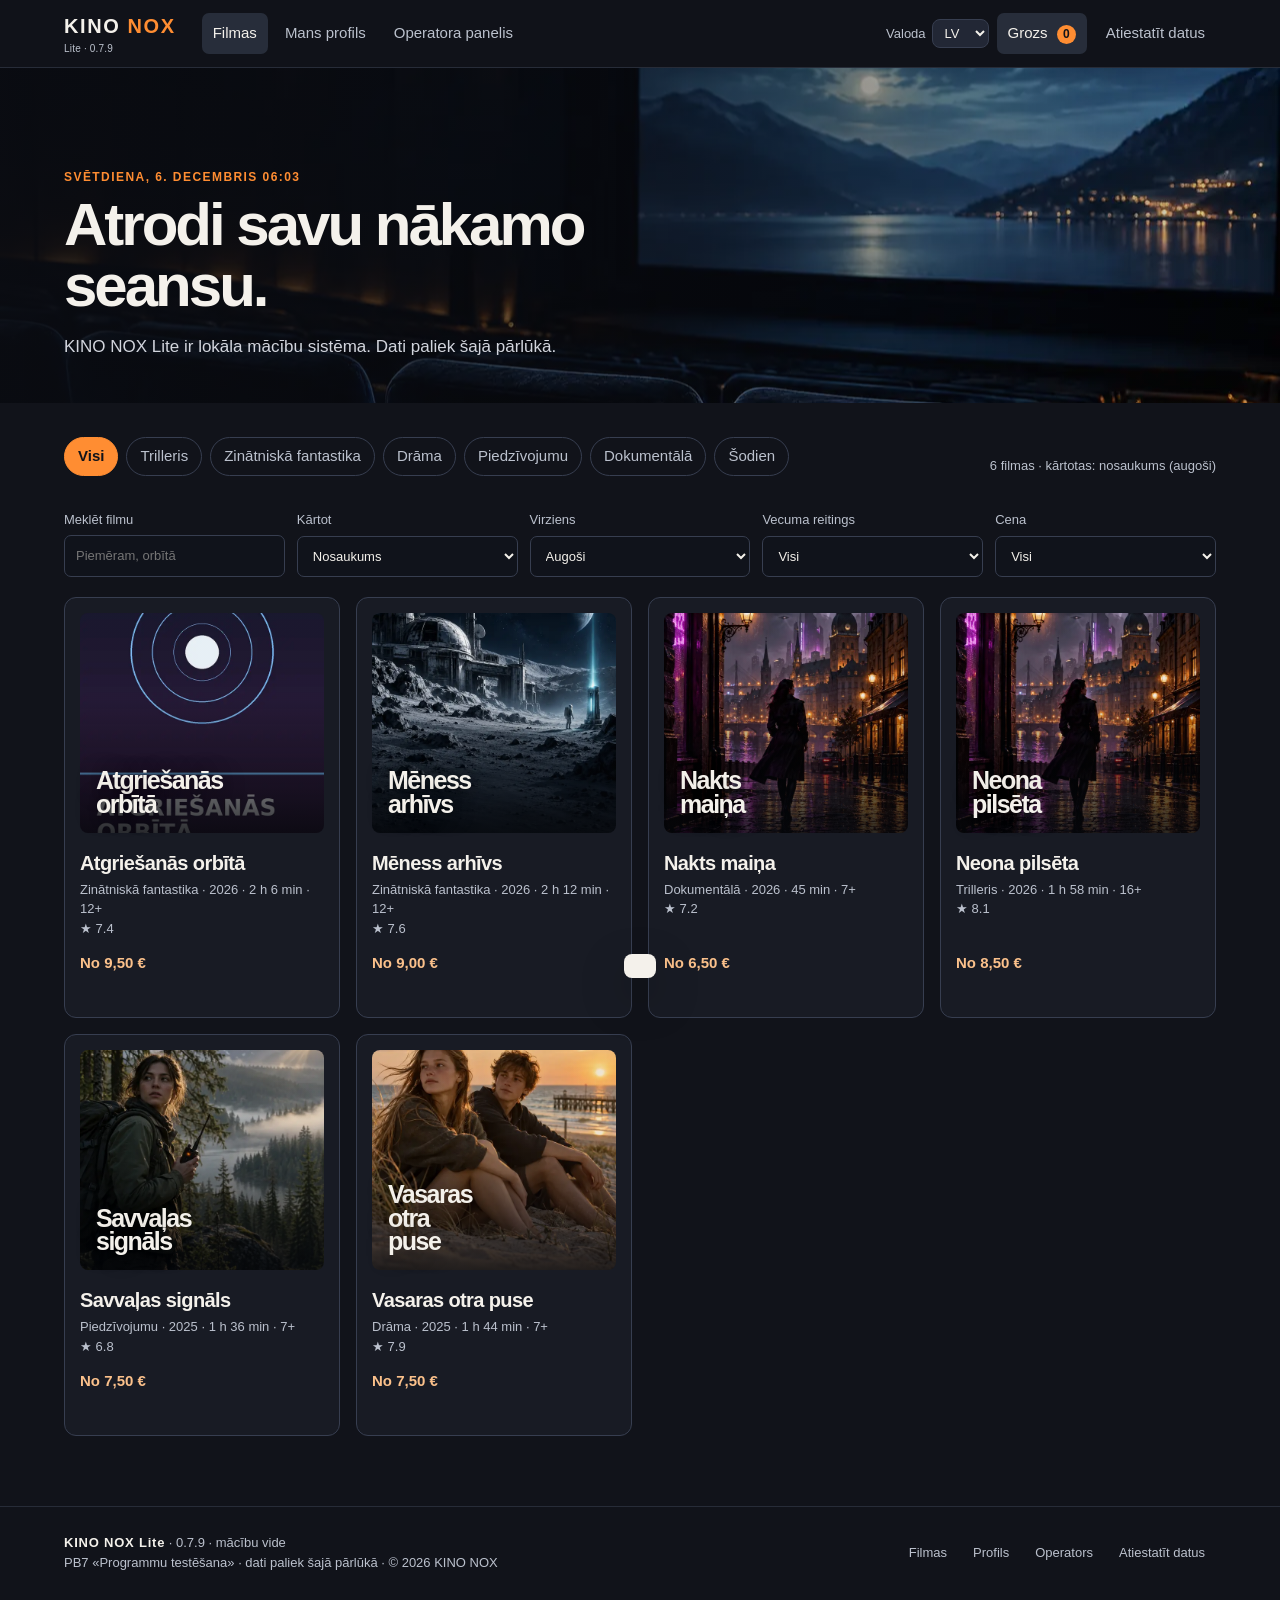
==== commit 8a6ebdc0: "KinoNox Lite 0.7.9: ātrā reģistrācija (US-KN26-65) Regresija no 0.7.2: pilnā reģistrācija prasa pers" ====
--- a/standalone/KinoNoxLite.html
+++ b/standalone/KinoNoxLite.html
@@ -106,7 +106,7 @@
   <div id="toast" role="status" aria-live="polite"></div>
   <script>
 const KEY = 'kino-nox-lite-v1';
-const VERSION = '0.7.8';
+const VERSION = '0.7.9';
 const VAT = 0.21;
 const MAX_SEATS = 8;
 /* 0.7.3 (US-KN26-87): komisija par biļetes atcelšanu — 30 % no atcelto vietu cenas. */
@@ -434,6 +434,7 @@
     [/Pārdotas biļetes/g, 'Продано билетов'],
     [/Drukāt \/ saglabāt PDF/g, 'Печать / сохранить PDF'],
     [/Eksportēt datus \(fails\)/g, 'Экспортировать данные (файл)'],
+    [/Ātri: tikai e-pasts un parole/g, 'Быстро: только e-mail и пароль'],
     [/Importēt datus no faila/g, 'Импортировать данные из файла'],
     [/Dati importēti\. Tagad pieslēdzies ar savu e-pastu un paroli\./g,
       'Данные импортированы. Теперь войди своим e-mail и паролем.'],
@@ -508,6 +509,7 @@
     [/Pārdotas biļetes/g, 'Tickets sold'],
     [/Drukāt \/ saglabāt PDF/g, 'Print / save as PDF'],
     [/Eksportēt datus \(fails\)/g, 'Export data (file)'],
+    [/Ātri: tikai e-pasts un parole/g, 'Quick: e-mail and password only'],
     [/Importēt datus no faila/g, 'Import data from file'],
     [/Dati importēti\. Tagad pieslēdzies ar savu e-pastu un paroli\./g,
       'Data imported. Now sign in with your e-mail and password.'],
@@ -1330,7 +1332,7 @@
   <label>Dzimšanas datums<input id="profile-birth" type="date"></label>
   <label>Mācību parole<input id="profile-password" type="password" placeholder="Vismaz 8 rakstzīmes"></label></div>
   <p class="meta">Parolei jābūt vismaz 8 rakstzīmes, ar lielo un mazo burtu, ciparu un speciālo rakstzīmi.</p>
-  <div class="form-actions"><button class="button" data-action="register">Izveidot kontu</button></div>
+  <div class="form-actions"><button class="button" data-action="register">Izveidot kontu</button><button class="button secondary" data-action="register-fast">Ātri: tikai e-pasts un parole</button></div>
   <h2>Pieslēgšanās</h2>
   <div class="form-grid"><label>E-pasts<input id="login-email" type="email" placeholder="vards@example.com" list="known-users"></label>
   <label>Mācību parole<input id="login-password" type="password" placeholder="Tava parole"></label></div>
@@ -1576,9 +1578,12 @@
   if(b.dataset.action==='close-email'){view.emailOpen=false;return render()}
   if(b.dataset.order){const o=state.orders.find(x=>x.id===b.dataset.order);view={...view,screen:'ticket',order:o,notice:null};return render()}
   if(b.dataset.action==='forgot'){view.passwordView='TEMP-'+Math.random().toString(36).slice(2,6).toUpperCase();return render()}
-  if(b.dataset.action==='register'||b.dataset.action==='login'){
+  if(b.dataset.action==='register'||b.dataset.action==='register-fast'||b.dataset.action==='login'){
     /* 0.7.2 (US-KN26-14): reģistrācijā tiek norādīti personas dati; pieslēgšanās paliek e-pasts + parole. */
-    const reg=b.dataset.action==='register';
+    /* 0.7.9 (US-KN26-65): ātrā reģistrācija — tikai e-pasts un parole, bez personas datiem.
+       Pilnā reģistrācija (US-KN26-14) joprojām pieprasa visus laukus. */
+    const reg=b.dataset.action==='register'||b.dataset.action==='register-fast';
+    const needFields=b.dataset.action==='register';
     const fld=id=>{const el=document.querySelector(id);return el?el.value.trim():''};
     const email=fld(reg?'#profile-email':'#login-email');
     const passEl=document.querySelector(reg?'#profile-password':'#login-password');
@@ -1586,7 +1591,7 @@
     if(!/^\S+@\S+\.\S+$/.test(email)){view.notice='Ievadiet derīgu e-pasta adresi.';return render()}
     if(pass.length<8||!/[A-ZĀČĒĢĪĶĻŅŠŪŽ]/.test(pass)||!/[a-zāčēģīķļņšūž]/.test(pass)||!/\d/.test(pass)||!/[^\w\s]/.test(pass)){view.notice='Parolei jābūt vismaz 8 rakstzīmes ar lielo un mazo burtu, ciparu un speciālo rakstzīmi.';return render()}
     let person=null;
-    if(reg){
+    if(needFields){
       person={name:fld('#profile-name'),surname:fld('#profile-surname'),code:fld('#profile-code').replace(/\s+/g,''),
               phone:fld('#profile-phone'),address:fld('#profile-address'),birth:fld('#profile-birth')};
       if(!person.name||!person.surname||!person.code||!person.phone||!person.address||!person.birth){
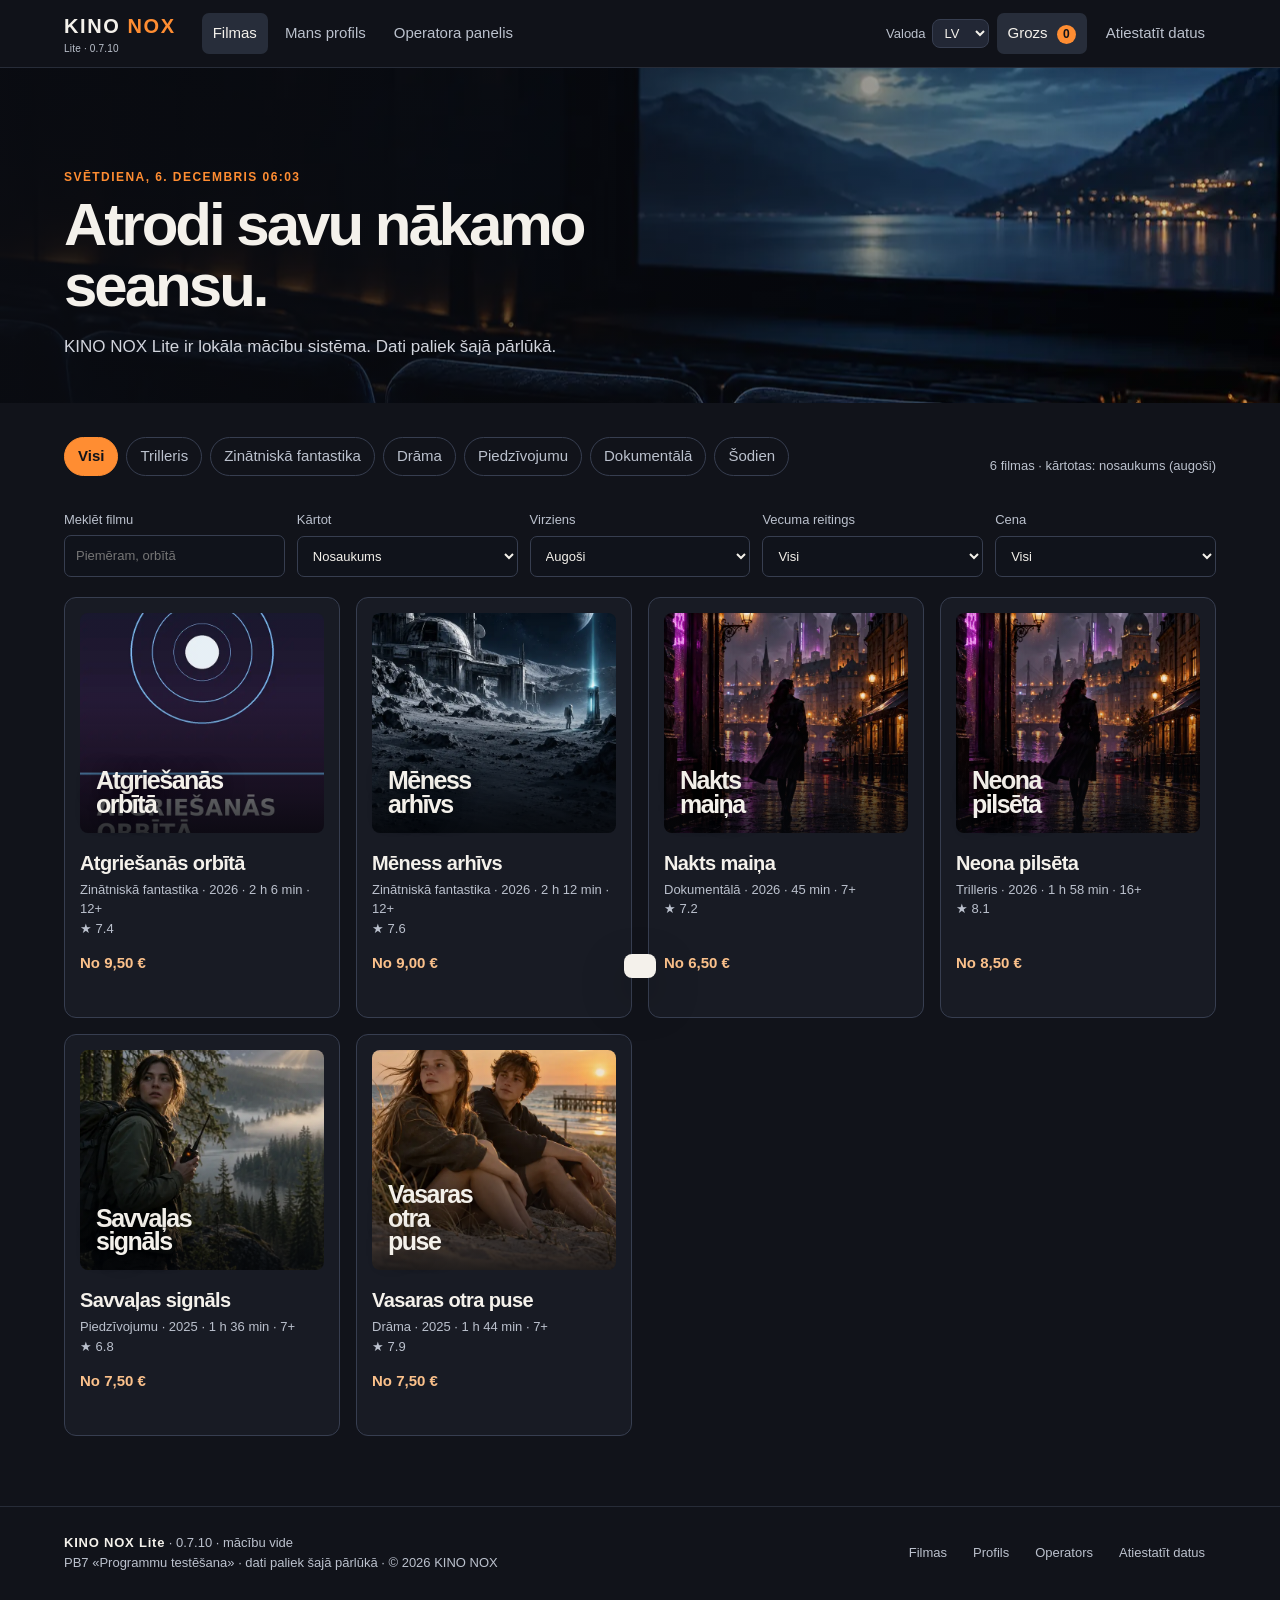
==== commit 0f081fc9: "KinoNox Lite 0.7.10: sņemti trīs bloķieri (US-KN26-08/19/27) - pieslēgšanās ar tālruņa numuru un per" ====
--- a/standalone/KinoNoxLite.html
+++ b/standalone/KinoNoxLite.html
@@ -106,7 +106,7 @@
   <div id="toast" role="status" aria-live="polite"></div>
   <script>
 const KEY = 'kino-nox-lite-v1';
-const VERSION = '0.7.9';
+const VERSION = '0.7.10';
 const VAT = 0.21;
 const MAX_SEATS = 8;
 /* 0.7.3 (US-KN26-87): komisija par biļetes atcelšanu — 30 % no atcelto vietu cenas. */
@@ -435,6 +435,12 @@
     [/Drukāt \/ saglabāt PDF/g, 'Печать / сохранить PDF'],
     [/Eksportēt datus \(fails\)/g, 'Экспортировать данные (файл)'],
     [/Ātri: tikai e-pasts un parole/g, 'Быстро: только e-mail и пароль'],
+    [/Pieslēgties ar Google \(simulēts\)/g, 'Войти через Google (симуляция)'],
+    [/Pieslēgties ar/g, 'Войти через'], [/Tālruņa numuru/g, 'Телефон'], [/Personas kodu/g, 'Персональный код'],
+    [/Pasūtījumi/g, 'Заказы'], [/Mainīt vietu/g, 'Изменить место'],
+    [/Lietotājs ar šādu identifikatoru nav atrasts\./g, 'Пользователь с таким идентификатором не найден.'],
+    [/Vieta nomainīta/g, 'Место изменено'], [/Pircējs par to netiek informēts\./g, 'Покупатель об этом не уведомляется.'],
+    [/Lietotāja vieta nomainīta/g, 'Место изменено'],
     [/Importēt datus no faila/g, 'Импортировать данные из файла'],
     [/Dati importēti\. Tagad pieslēdzies ar savu e-pastu un paroli\./g,
       'Данные импортированы. Теперь войди своим e-mail и паролем.'],
@@ -510,6 +516,12 @@
     [/Drukāt \/ saglabāt PDF/g, 'Print / save as PDF'],
     [/Eksportēt datus \(fails\)/g, 'Export data (file)'],
     [/Ātri: tikai e-pasts un parole/g, 'Quick: e-mail and password only'],
+    [/Pieslēgties ar Google \(simulēts\)/g, 'Sign in with Google (simulated)'],
+    [/Pieslēgties ar/g, 'Sign in with'], [/Tālruņa numuru/g, 'Phone'], [/Personas kodu/g, 'Personal code'],
+    [/Pasūtījumi/g, 'Orders'], [/Mainīt vietu/g, 'Change seat'],
+    [/Lietotājs ar šādu identifikatoru nav atrasts\./g, 'No user found with this identifier.'],
+    [/Vieta nomainīta/g, 'Seat changed'], [/Pircējs par to netiek informēts\./g, 'The buyer is not notified.'],
+    [/Lietotāja vieta nomainīta/g, 'Seat changed'],
     [/Importēt datus no faila/g, 'Import data from file'],
     [/Dati importēti\. Tagad pieslēdzies ar savu e-pastu un paroli\./g,
       'Data imported. Now sign in with your e-mail and password.'],
@@ -1334,15 +1346,39 @@
   <p class="meta">Parolei jābūt vismaz 8 rakstzīmes, ar lielo un mazo burtu, ciparu un speciālo rakstzīmi.</p>
   <div class="form-actions"><button class="button" data-action="register">Izveidot kontu</button><button class="button secondary" data-action="register-fast">Ātri: tikai e-pasts un parole</button></div>
   <h2>Pieslēgšanās</h2>
-  <div class="form-grid"><label>E-pasts<input id="login-email" type="email" placeholder="vards@example.com" list="known-users"></label>
+  <div class="form-grid"><label>Pieslēgties ar<select id="login-method">
+    <option value="email">E-pastu</option><option value="phone">Tālruņa numuru</option>
+    <option value="code">Personas kodu</option></select></label>
+  <label><span id="login-id-label">E-pasts</span><input id="login-email" type="text" placeholder="vards@example.com" list="known-users"></label>
   <label>Mācību parole<input id="login-password" type="password" placeholder="Tava parole"></label></div>
   <div class="form-actions"><button class="button secondary" data-action="login">Pieslēgties</button></div>
+  <div class="form-actions"><button class="subtle" data-action="google-login">Pieslēgties ar Google (simulēts)</button></div>
   <div class="form-actions"><button class="subtle" data-action="import">Importēt datus no faila</button><input id="import-file" type="file" accept="application/json,.json" hidden></div>
   <button class="subtle" data-action="forgot">Aizmirsu paroli</button>
   ${view.passwordView?notice(`Jauna pagaidu parole: <strong>${view.passwordView}</strong>. Mācību vidē tā tiek parādīta uzreiz.`,'success'):''}`}</aside></section>`
 }
 
 /* ---------- Operatora panelis ---------- */
+/* 0.7.10 (US-KN26-27): operatora saraksts ar pasūtījumiem un vietas maiņa bez pircēja ziņas. */
+function hallSeats(s){
+  const h=state.halls[s.hall];const rows='ABCDEFG'.slice(0,h.rows).split('');const out=[];
+  for(const r of rows){for(let i=1;i<=h.seats;i++)out.push(r+i)}
+  return out;
+}
+function adminOrders(){
+  if(!state.orders.length) return '<p class="meta">Pasūtījumu vēl nav.</p>';
+  return state.orders.slice().reverse().map(o=>{
+    const s=screening(o.screeningId),m=movie(o.movieId);
+    const taken=s?reserved(s.id):[];
+    const pickers=o.seats.map((n,i)=>{
+      const opts=(s?hallSeats(s):[n]).filter(x=>x===n||!taken.includes(x))
+        .map(x=>`<option value="${x}"${x===n?' selected':''}>${x}</option>`).join('');
+      return `<span class="meta">${n} → <select data-seat-to="${o.id}:${i}">${opts}</select></span>`;
+    }).join(' ');
+    return `<div class="admin-row"><span><strong>${o.id}</strong> · ${m?m.title:'—'}<br><span class="meta">${s?`${dateLabel(s.date)} · ${s.time} · ${s.hall}`:'seanss atcelts'} · ${o.email} · ${money(o.total)}${o.cancelled?' · <strong>Atcelta</strong>':''}</span></span>
+      <span>${o.cancelled?'':pickers+' <button class="button secondary" data-action="change-seat" data-id="'+o.id+'">Mainīt vietu</button>'}</span></div>`;
+  }).join('');
+}
 function admin(){
   if(!state.operator) return `<section><p class="eyebrow">Operatora panelis</p><h1 class="page-title">Operatora pieslēgšanās</h1>
   <div class="panel" style="max-width:420px"><div class="form-grid"><label>Operatora parole<input id="op-pass" type="password" placeholder="Parole"></label></div>
@@ -1363,6 +1399,7 @@
   <p class="eyebrow">Operatora panelis</p><h1 class="page-title">Mācību dati</h1><p class="lede">Izmaiņas uzreiz saglabājas šajā pārlūkā. Izmantojiet atiestatīšanu, lai atgrieztu sākuma variantu.</p>
   <div class="panel"><h2>Filmas (${state.movies.length})</h2><div class="admin-list">${movies}</div></div>
   <div class="panel"><h2>Aktīvie seansi (${state.screenings.length}) · pārdotas biļetes: ${state.screenings.reduce((n,s)=>n+soldCount(s.id),0)}</h2><div class="admin-list">${screenings}</div></div>
+  <div class="panel"><h2>Pasūtījumi (${state.orders.length})</h2><div class="admin-list">${adminOrders()}</div></div>
   <div class="panel"><h2>Atlaižu kodi</h2><div class="admin-list">${Object.entries(state.promos).map(([k])=>{const p=promoOf(k)||{kind:'percent',value:0,min:0,until:''};const val=p.kind==='eur'?`−${money(p.value)}`:`−${p.value}%`;return `<div class="admin-row"><span><strong>${k}</strong> · ${val}${p.min?` · no ${money(p.min)}`:''} · ${p.until?(promoExpired(k)?`termiņš ${p.until} (beidzies)`:`termiņš ${p.until}`):'bez termiņa'}</span></div>`}).join('')}</div>
   <div class="form-grid"><label>Jauns kods<input id="promo-code" placeholder="PIEMĒRAM, VASARA"></label><label>Veids<select id="promo-kind"><option value="percent">Procenti</option><option value="eur">Fiksēta summa €</option></select></label><label>Atlaide<input id="promo-value" type="number" min="1" max="50" value="15"></label><label>Minimālā summa €<input id="promo-min" type="number" min="0" step="0.5" value="0"></label><label>Termiņš, ja vajag<input id="promo-until" type="date"></label></div>
   <div class="form-actions"><button class="button secondary" data-action="add-promo">Pievienot kodu</button></div>
@@ -1585,10 +1622,14 @@
     const reg=b.dataset.action==='register'||b.dataset.action==='register-fast';
     const needFields=b.dataset.action==='register';
     const fld=id=>{const el=document.querySelector(id);return el?el.value.trim():''};
+    /* 0.7.10 (US-KN26-19): pieslēgties var ar e-pastu, tālruņa numuru vai personas kodu. */
+    const method=reg?'email':((document.querySelector('#login-method')||{}).value||'email');
     const email=fld(reg?'#profile-email':'#login-email');
     const passEl=document.querySelector(reg?'#profile-password':'#login-password');
     const pass=passEl?passEl.value:'';
-    if(!/^\S+@\S+\.\S+$/.test(email)){view.notice='Ievadiet derīgu e-pasta adresi.';return render()}
+    if(method==='email'&&!/^\S+@\S+\.\S+$/.test(email)){view.notice='Ievadiet derīgu e-pasta adresi.';return render()}
+    if(method==='phone'&&email.replace(/\D/g,'').length<8){view.notice='Tālruņa numuram jābūt vismaz 8 cipariem.';return render()}
+    if(method==='code'&&!/^\d{6}-?\d{5}$/.test(email.replace(/\s+/g,''))){view.notice='Personas kodam jābūt 11 cipariem (ar defisi vai bez tās).';return render()}
     if(pass.length<8||!/[A-ZĀČĒĢĪĶĻŅŠŪŽ]/.test(pass)||!/[a-zāčēģīķļņšūž]/.test(pass)||!/\d/.test(pass)||!/[^\w\s]/.test(pass)){view.notice='Parolei jābūt vismaz 8 rakstzīmes ar lielo un mazo burtu, ciparu un speciālo rakstzīmi.';return render()}
     let person=null;
     if(needFields){
@@ -1600,7 +1641,11 @@
       if(person.phone.replace(/\D/g,'').length<8){view.notice='Tālruņa numuram jābūt vismaz 8 cipariem.';return render()}
       if(person.birth>todayISO()){view.notice='Dzimšanas datums nevar būt nākotnē.';return render()}
     }
-    let u=state.users.find(x=>x.email.toLowerCase()===email.toLowerCase());
+    let u=null;
+    if(method==='email') u=state.users.find(x=>x.email.toLowerCase()===email.toLowerCase());
+    else if(method==='phone'){const d=email.replace(/\D/g,'');u=state.users.find(x=>String(x.phone||'').replace(/\D/g,'')===d)}
+    else {const c=email.replace(/\s+/g,'');u=state.users.find(x=>String(x.code||'').replace(/\s+/g,'')===c)}
+    if(!reg&&!u){view.notice='Lietotājs ar šādu identifikatoru nav atrasts.';return render()}
     if(reg&&u){view.notice='Konts ar šo e-pastu jau ir izveidots — pieslēdzieties.';return render()}
     if(reg){u={email,salt:randHex(16),algo:'sha256',fails:0,blocked:false};u.hash=hashPassword(pass,u.salt);Object.assign(u,person);state.users.push(u)}
     if(!u||u.hash!==hashPassword(pass,u.salt)){
@@ -1610,6 +1655,14 @@
     if(u.blocked){view.notice='Konts ir bloķēts. Izmantojiet paroles atiestatīšanu.';return render()}
     u.fails=0;state.profile={email:u.email,name:u.name||'',surname:u.surname||'',code:u.code||'',phone:u.phone||'',address:u.address||'',birth:u.birth||''};startSession();save();view.notice=null;view.passwordView=null;return render()
   }
+  /* 0.7.10 (US-KN26-08): sociālā tīkla pieteikšanās ir simulēta — mācību vidē īsta OAuth nav. */
+  if(b.dataset.action==='google-login'){
+    const mail='google.demo@example.com';
+    let gu=state.users.find(x=>x.email===mail);
+    if(!gu){gu={email:mail,salt:randHex(16),algo:'sha256',fails:0,blocked:false,name:'Google',surname:'Demo',code:'',phone:'',address:'',birth:''};gu.hash=hashPassword('Google123!',gu.salt);state.users.push(gu)}
+    state.profile={email:gu.email,name:gu.name||'',surname:gu.surname||'',code:gu.code||'',phone:gu.phone||'',address:gu.address||'',birth:gu.birth||''};
+    startSession();save();view.notice='Pieslēgts ar Google (simulēts).';return render();
+  }
   if(b.dataset.action==='logout'){state.profile=null;state.session=null;save();return nav('profile')}
   /* 0.7.7: datu eksports — konti un pasūtījumi ceļo failā, nevis prasa serveri vai Python. */
   if(b.dataset.action==='export'){
@@ -1620,6 +1673,25 @@
     setTimeout(function(){URL.revokeObjectURL(a.href)},2000);return;
   }
   if(b.dataset.action==='import'){const f=document.querySelector('#import-file');if(f)f.click();return}
+  /* 0.7.10 (US-KN26-27): operātors nomaina pārdotas biļetes vietu; pircējam paziņojums netiek sūtīts. */
+  if(b.dataset.action==='change-seat'){
+    const o=state.orders.find(x=>x.id===b.dataset.id);
+    if(!o) return;
+    const s=screening(o.screeningId);
+    if(!s){toast('Seanss atcelts — vietu mainīt nevar.');return}
+    const taken=reserved(s.id);
+    const next=[...o.seats];
+    document.querySelectorAll('[data-seat-to^="'+o.id+':"]').forEach(sel=>{
+      const idx=Number(sel.dataset.seatTo.split(':')[1]);
+      if(sel.value&&sel.value!==next[idx]) next[idx]=sel.value;
+    });
+    if(next.some(n=>taken.includes(n)&&!o.seats.includes(n))){toast('Kāda no izvēlētajām vietām jau ir aizņemta.');return}
+    const freed=o.seats.filter(n=>!next.includes(n));
+    o.seats=next;
+    state.reserved[s.id]=[...taken.filter(n=>!freed.includes(n)),...next.filter(n=>!taken.includes(n))];
+    audit('Vietas maiņa', `${o.id}: ${freed.length?freed.join(',')+' → '+next.join(','):'bez izmaiņām'}`);
+    save();view.notice=`Vieta nomainīta: ${next.join(', ')}. Pircējs par to netiek informēts.`;return render();
+  }
   if(b.dataset.action==='op-login'){
     const pass=document.querySelector('#op-pass').value;
     if(pass!==OPERATOR_PASSWORD){view.notice='Nepareiza operatora parole.';return render()}
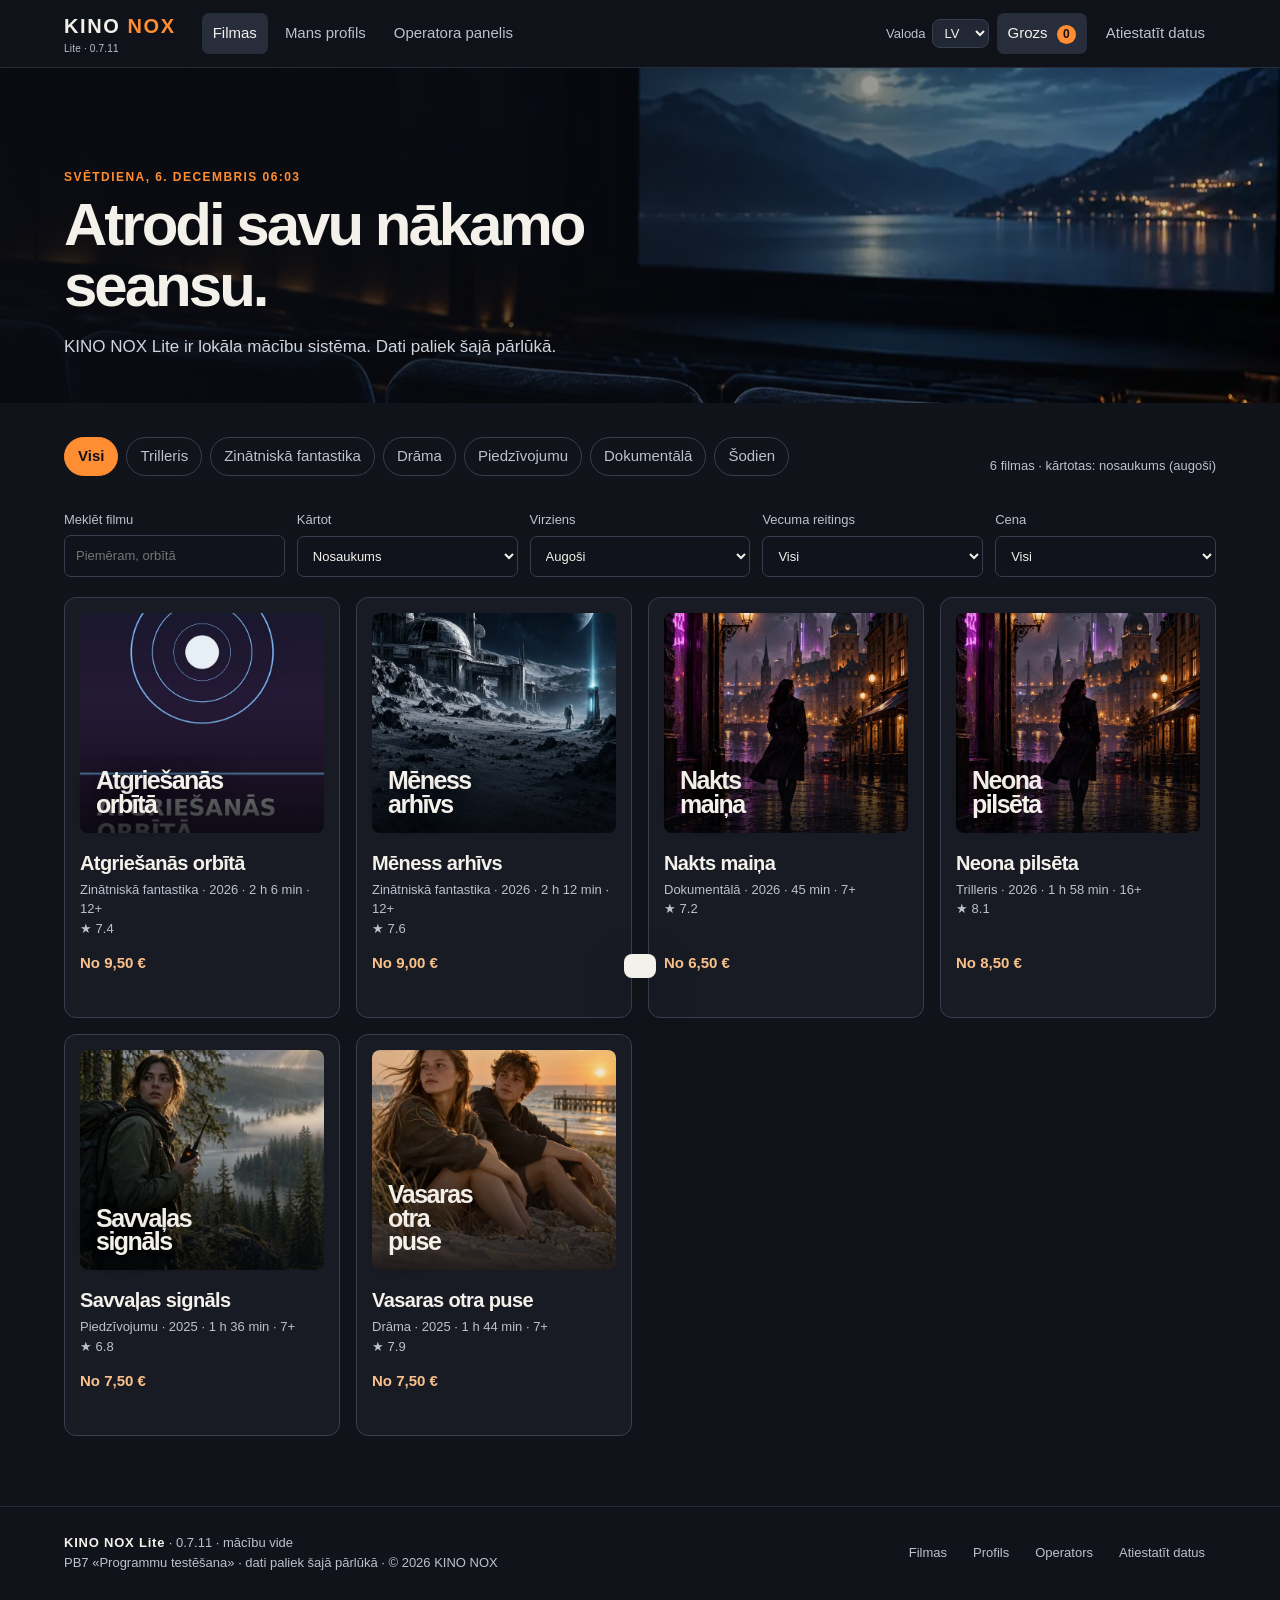
==== commit f6dff850: "KinoNox Lite 0.7.11: rezervācijas taimeris sākas ar vietas izvēli (KN26-BUG-01)" ====
--- a/standalone/KinoNoxLite.html
+++ b/standalone/KinoNoxLite.html
@@ -106,7 +106,7 @@
   <div id="toast" role="status" aria-live="polite"></div>
   <script>
 const KEY = 'kino-nox-lite-v1';
-const VERSION = '0.7.10';
+const VERSION = '0.7.11';
 const VAT = 0.21;
 const MAX_SEATS = 8;
 /* 0.7.3 (US-KN26-87): komisija par biļetes atcelšanu — 30 % no atcelto vietu cenas. */
@@ -1145,7 +1145,7 @@
   const up=unitPrice(s,view.typeId);
   return `<section>${steps('booking')}<button class="subtle" data-movie="${m.id}">← ${m.title}</button><div class="booking-layout"><div>
   <p class="eyebrow">${m.title} · ${s.time} · ${s.hall} · ${dateLabel(s.date)}</p><h1 class="page-title">Izvēlies vietas.</h1>
-  <p class="meta">Rezervācija spēkā: <span class="timer" id="hold">${view.holdEnd?holdLabel(view.holdEnd-Date.now()):'10:00'}</span> · vienā pirkumā līdz ${MAX_SEATS} vietām</p>
+  <p class="meta">Rezervācija spēkā: <span class="timer" id="hold">${view.seats.length?(view.holdEnd?holdLabel(view.holdEnd-Date.now()):'10:00'):'—'}</span> · vienā pirkumā līdz ${MAX_SEATS} vietām</p>
   <div class="screen">EKRĀNS</div><div class="seat-map">${seatRows}</div>
   <div class="legend"><span><i></i>Brīva</span><span><i class="taken"></i>Aizņemta</span><span><i class="selected"></i>Izvēlēta</span><span><i class="wheel"></i>Invalīdu vieta${inv.length?`: ${inv.join(', ')}`:' šajā zālē nav'}</span></div></div>
   <aside class="panel"><h2>Pasūtījums</h2>
@@ -1448,7 +1448,11 @@
   app.innerHTML=html;updateCart();applyLang(document.body);
   const langSel=document.querySelector('#lang');if(langSel)langSel.value=state.lang||'lv';
   if(lastScreen!==view.screen){window.scrollTo({top:0,behavior:'smooth'});lastScreen=view.screen}
-  if(view.screen==='booking'||view.screen==='cart') startHold(); else stopHold();
+  /* KN26-BUG-01 (US-KN26-37): rezervācija sākas līdz ar pirmās vietas izvēli, nevis ar lapas
+     atvēršanu. Agrāk taimeris skaitīja no 10:00 jau tukšā vietu lapā, un cilvēks, kurš vietas
+     izvēlējās ilgāk par 10 minūtēm, maksājumā saņēma «Rezervācijas laiks ir beidzies». */
+  const holding=view.screen==='cart'||(view.screen==='booking'&&view.seats.length>0);
+  if(holding) startHold(); else {stopHold();if(view.screen!=='cart')view.holdEnd=null}
 }
 
 function addCart(){
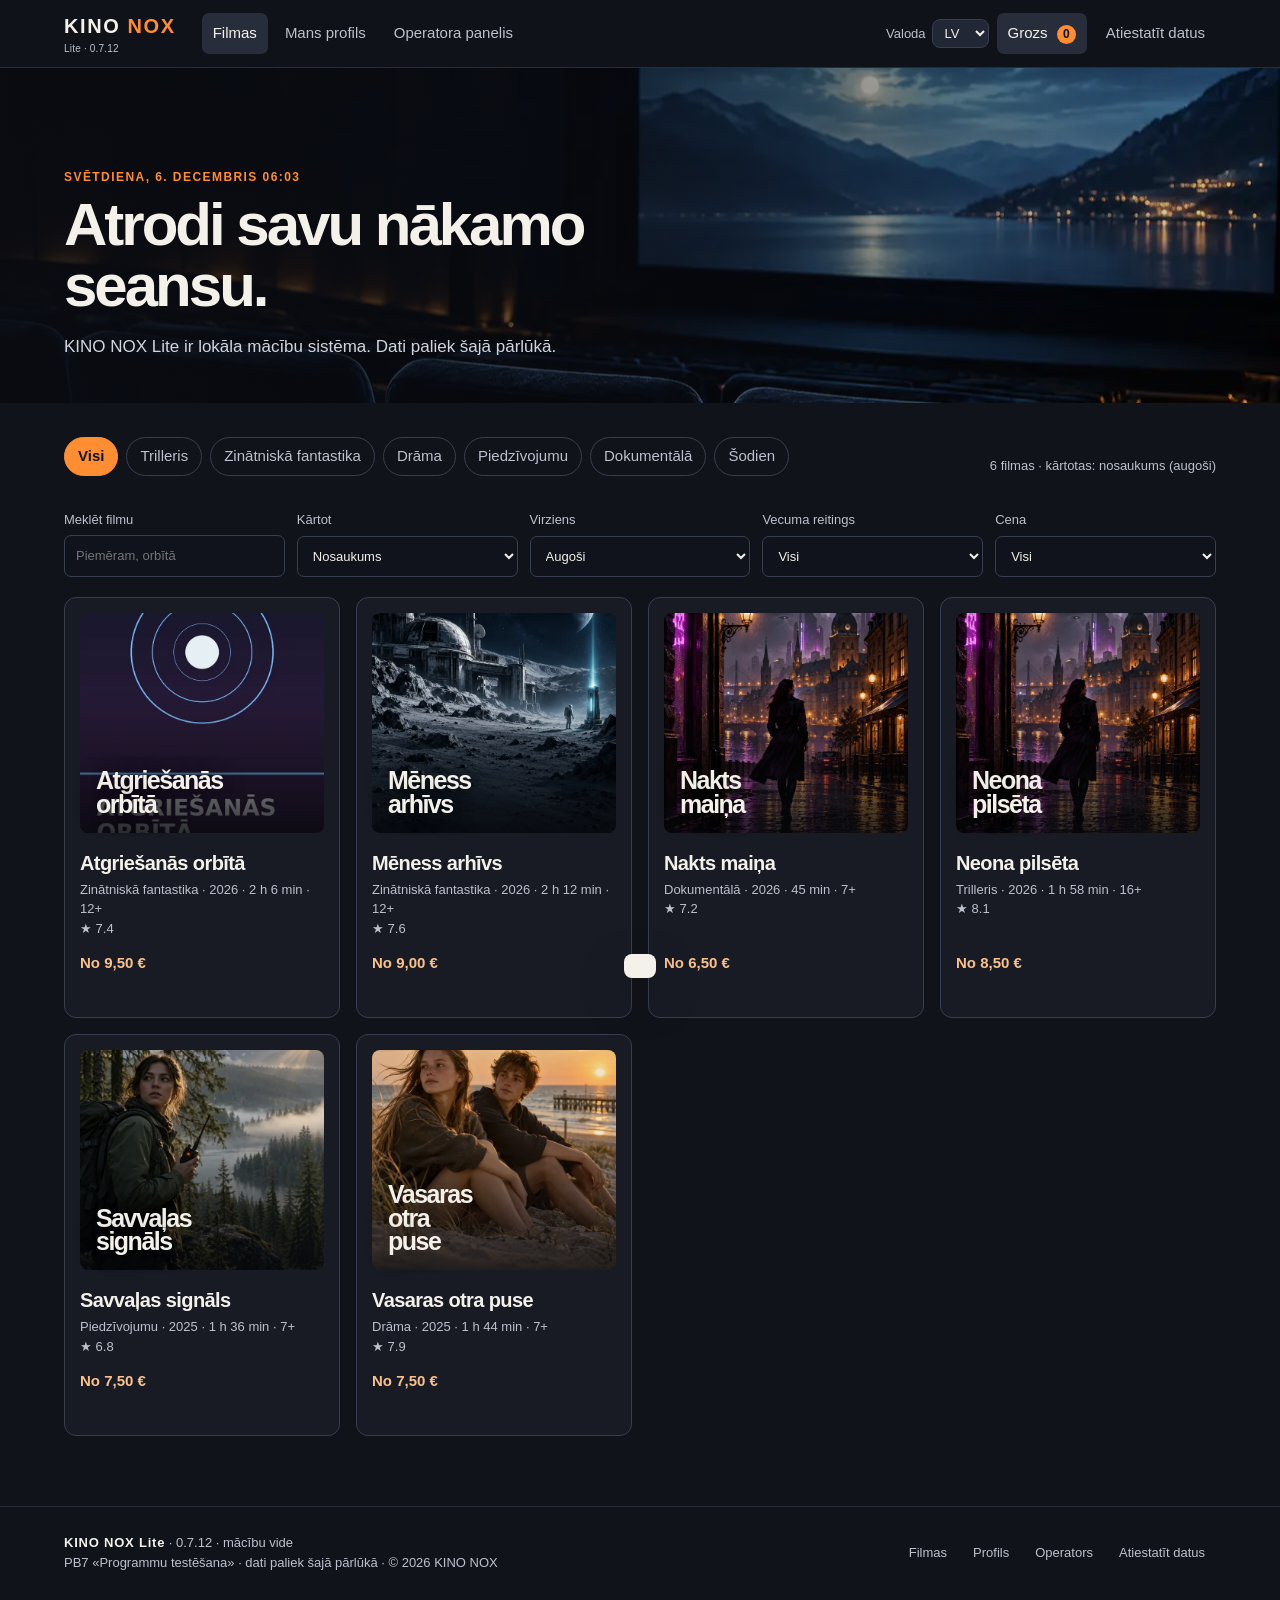
==== commit c5ba3a09: "KinoNox Lite 0.7.12: biļetes atcelšana paskaidro savu logu (KN26-BUG-10)" ====
--- a/standalone/KinoNoxLite.html
+++ b/standalone/KinoNoxLite.html
@@ -106,7 +106,7 @@
   <div id="toast" role="status" aria-live="polite"></div>
   <script>
 const KEY = 'kino-nox-lite-v1';
-const VERSION = '0.7.11';
+const VERSION = '0.7.12';
 const VAT = 0.21;
 const MAX_SEATS = 8;
 /* 0.7.3 (US-KN26-87): komisija par biļetes atcelšanu — 30 % no atcelto vietu cenas. */
@@ -1278,6 +1278,9 @@
   <div class="form-grid">${o.seats.map(n=>`<label style="display:flex;gap:8px;align-items:center"><input type="checkbox" class="cancel-seat" value="${n}" ${(view.cancelSeats||[]).includes(n)?'checked':''}> Vieta ${n} · ${money(o.unit)}</label>`).join('')}</div>
   <div class="form-actions"><button class="button danger" data-action="cancel-seats" data-id="${o.id}">Atcelt atzīmētās vietas</button></div></div>`:''}
   ${cancellable?`<p class="meta">Atceļot biļeti, tiek ieturēta komisija ${Math.round(CANCEL_FEE*100)} % no atcelto vietu cenas; atlikusī summa tiek atmaksāta.</p>`:''}
+  ${/* KN26-BUG-10: kad atcelšanas logs ir aizvērts, sistēma to PASKAIDRO — agrāk poga vienkārši
+       pazuda, un cilvēks (arī testētājs) nevarēja atšķirt noteikumu no salauztas funkcijas. */''}
+  ${s&&!o.cancelled&&!cancellable&&left<24*60*60*1000?`<p class="meta" id="cancel-closed">Atcelt biļeti vairs nevar: līdz seansam palicis mazāk par 24 h (biļetes noteikumi). Ja seanss tiek atcelts, sazinies ar kasi.</p>`:''}
   <div class="form-actions">${cancellable?`<button class="button danger" data-action="cancel-order" data-id="${o.id}">Atcelt biļeti</button>`:''}
   <button class="button secondary" data-action="print">Drukāt / saglabāt PDF</button>
   <button class="button secondary" data-action="send-link" data-id="${o.id}">Sūtīt saiti uz e-pastu (simulēts)</button>
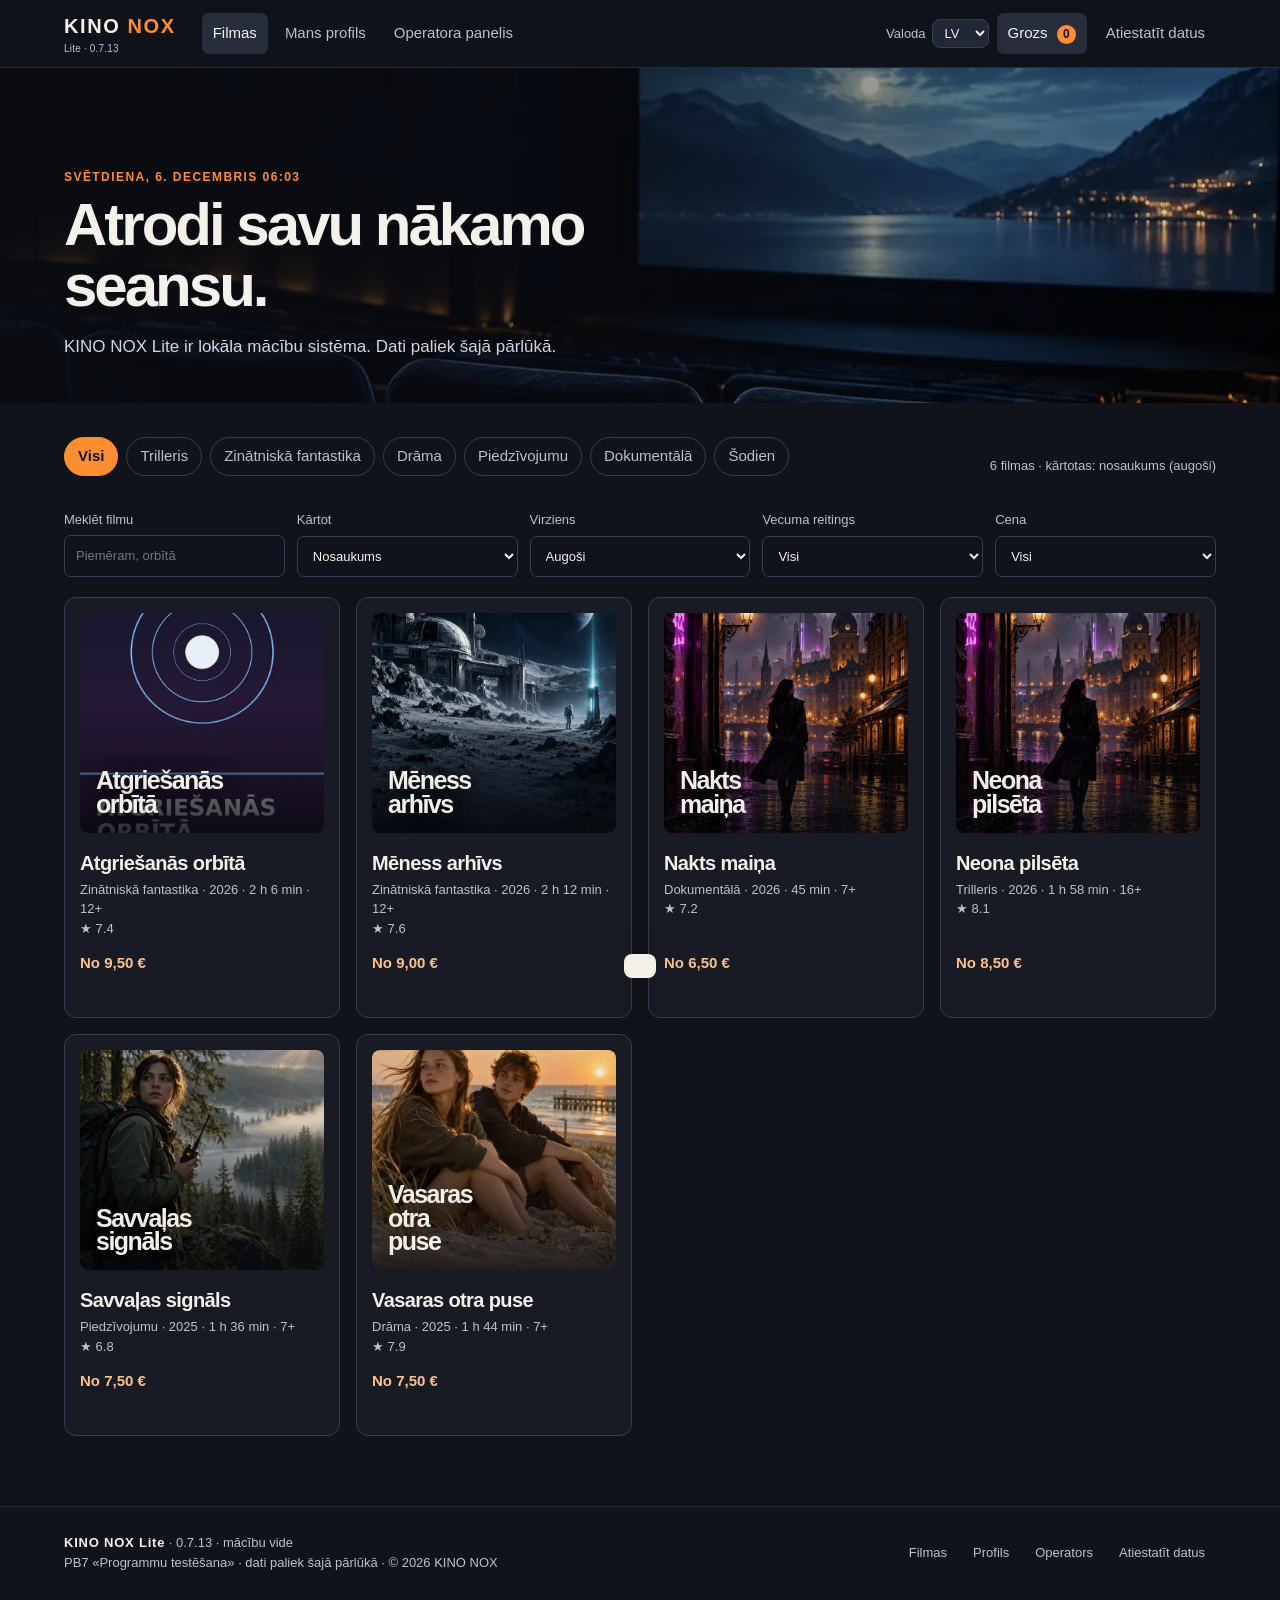
==== commit 0fc91a3a: "KinoNox Lite 0.7.13: pieslēgšanās lauks seko izvēlētajam veidam (KN26-BUG-02)" ====
--- a/standalone/KinoNoxLite.html
+++ b/standalone/KinoNoxLite.html
@@ -106,7 +106,7 @@
   <div id="toast" role="status" aria-live="polite"></div>
   <script>
 const KEY = 'kino-nox-lite-v1';
-const VERSION = '0.7.12';
+const VERSION = '0.7.13';
 const VAT = 0.21;
 const MAX_SEATS = 8;
 /* 0.7.3 (US-KN26-87): komisija par biļetes atcelšanu — 30 % no atcelto vietu cenas. */
@@ -172,6 +172,7 @@
     'Biļetes e-pasts tiek ievadīts maksājuma blokā (laukā «E-pasts biļetei»).':
       'E-mail билета вводится в блоке оплаты (поле «E-mail для билета»).',
     'Maksājuma dati': 'Данные оплаты', 'E-pasts biļetei': 'E-mail для билета', 'E-pasts': 'E-mail',
+    'Tālruņa numurs': 'Номер телефона', 'Personas kods': 'Персональный код',
     'Kartes numurs': 'Номер карты', 'Vārds uz kartes': 'Имя на карте',
     'Derīguma termiņš (MM/GG)': 'Срок действия (ММ/ГГ)', 'CVC': 'CVC',
     'Mācību vide: maksājumu pakalpojums tiek simulēts. Ievadiet tikai testa kartes datus (piemēram, 4242 4242 4242 4242); īstus kartes datus šeit ievadīt nedrīkst.':
@@ -271,6 +272,7 @@
     'Biļetes e-pasts tiek ievadīts maksājuma blokā (laukā «E-pasts biļetei»).':
       'The ticket e-mail is entered in the payment block (field “E-mail for the ticket”).',
     'Maksājuma dati': 'Payment details', 'E-pasts biļetei': 'E-mail for the ticket', 'E-pasts': 'E-mail',
+    'Tālruņa numurs': 'Phone number', 'Personas kods': 'Personal code',
     'Kartes numurs': 'Card number', 'Vārds uz kartes': 'Name on card',
     'Derīguma termiņš (MM/GG)': 'Expiry (MM/YY)', 'CVC': 'CVC',
     'Mācību vide: maksājumu pakalpojums tiek simulēts. Ievadiet tikai testa kartes datus (piemēram, 4242 4242 4242 4242); īstus kartes datus šeit ievadīt nedrīkst.':
@@ -1812,8 +1814,21 @@
   const el=document.querySelector('#search');
   if(el){el.focus();el.setSelectionRange(el.value.length,el.value.length)}
 });
+/* KN26-BUG-02: lauka nosaukums atbilst izvēlētajam pieslēgšanās veidam (e-pasts / tālrunis / personas kods). */
+function loginIdHint(method){
+  const label=document.querySelector('#login-id-label'),input=document.querySelector('#login-email');
+  if(!label||!input) return;
+  const map={email:['E-pasts','vards@example.com','email'],
+             phone:['Tālruņa numurs','+371 20000000','tel'],
+             code:['Personas kods','050590-12345','numeric']};
+  const [text,ph,mode]=map[method]||map.email;
+  label.textContent=tr(text);input.placeholder=ph;input.setAttribute('inputmode',mode);
+}
 document.addEventListener('change',e=>{
   if(e.target.id==='lang'){setLang(e.target.value);return}
+  /* KN26-BUG-02 (US-KN26-19): izvēloties pieslēgšanās veidu, mainās arī lauka nosaukums. Agrāk
+     visos trīs gadījumos palika «E-pasts», lai gan lauks pieņem tālruni un personas kodu. */
+  if(e.target.id==='login-method'){loginIdHint(e.target.value);return}
   /* 0.7.7: datu imports — pārnest kontu un pasūtījumus uz citu pārlūku BEZ servera. */
   if(e.target.id==='import-file'){
     const f=e.target.files&&e.target.files[0];
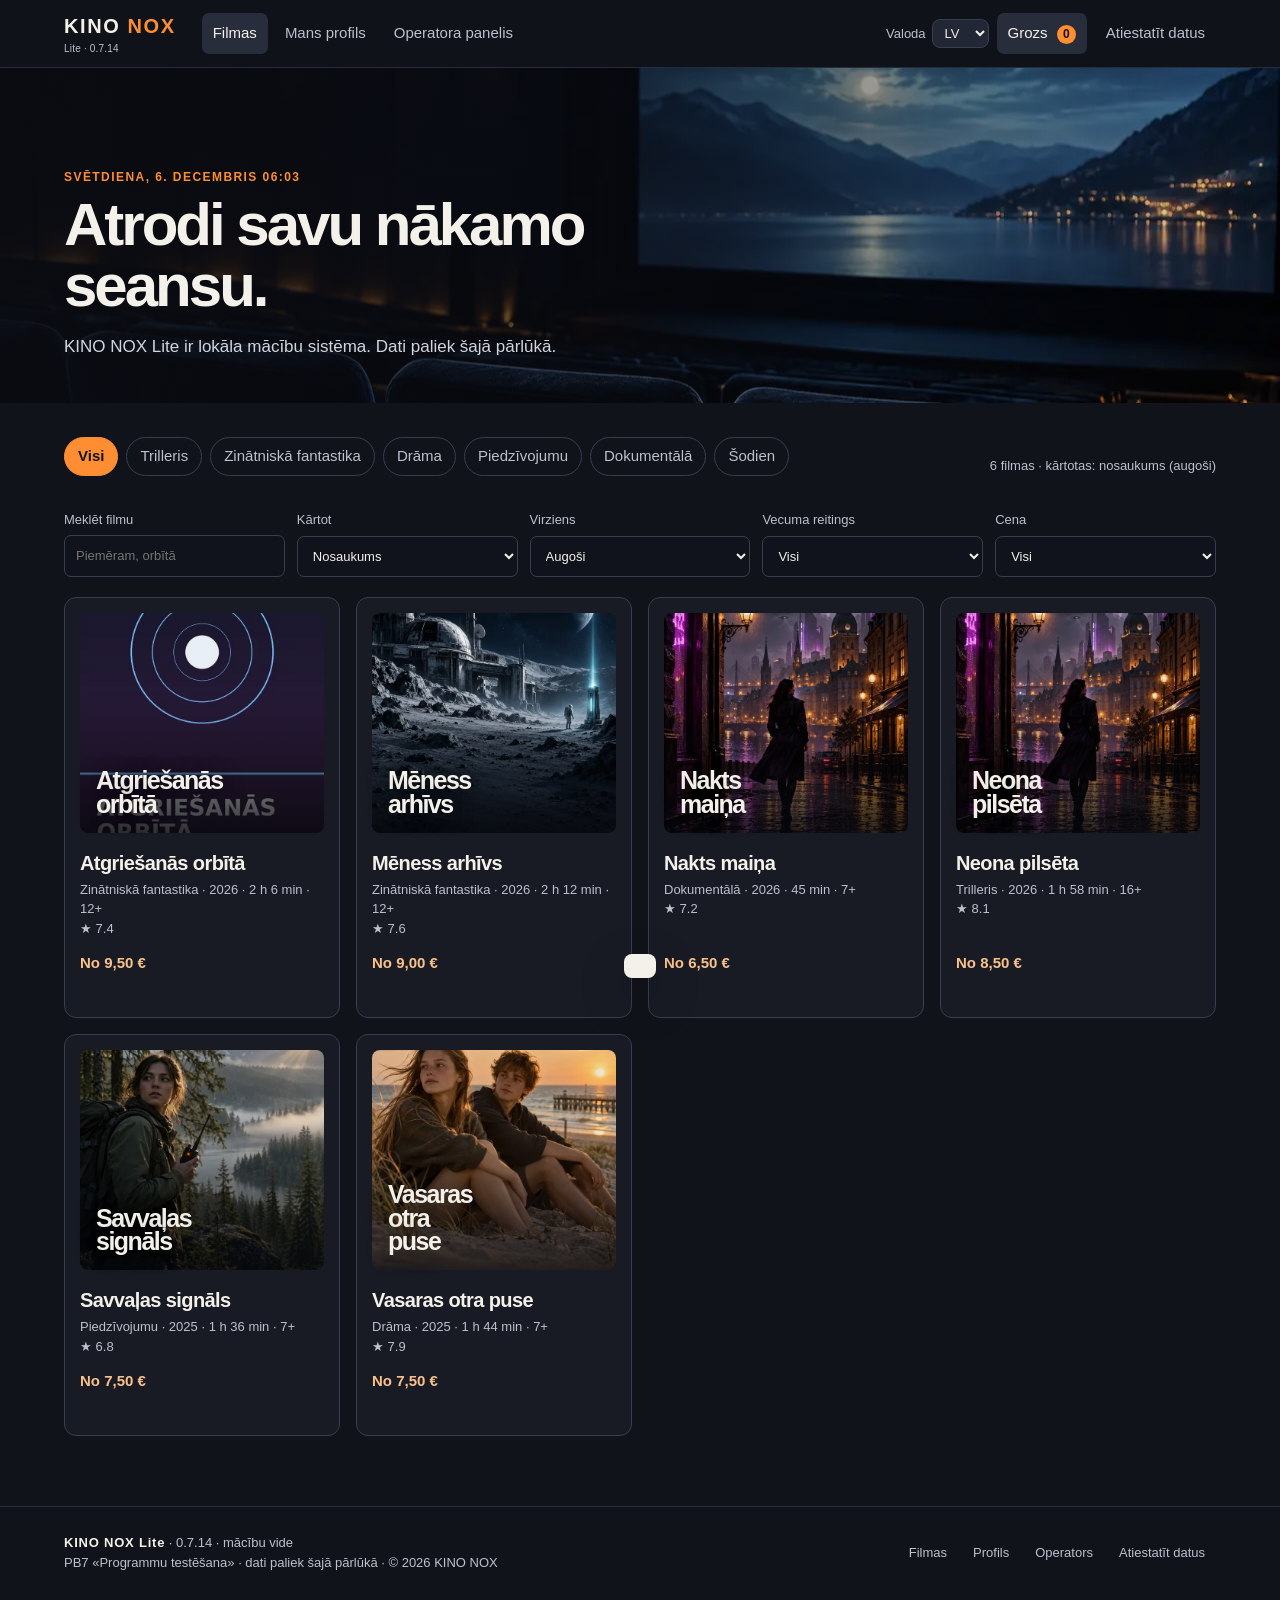
==== commit 758a6eed: "KinoNox Lite 0.7.14: biļetes īpašnieks atceļ biļeti no operatora paneļa (KN26-BUG-08)" ====
--- a/standalone/KinoNoxLite.html
+++ b/standalone/KinoNoxLite.html
@@ -106,7 +106,7 @@
   <div id="toast" role="status" aria-live="polite"></div>
   <script>
 const KEY = 'kino-nox-lite-v1';
-const VERSION = '0.7.13';
+const VERSION = '0.7.14';
 const VAT = 0.21;
 const MAX_SEATS = 8;
 /* 0.7.3 (US-KN26-87): komisija par biļetes atcelšanu — 30 % no atcelto vietu cenas. */
@@ -1370,6 +1370,16 @@
   for(const r of rows){for(let i=1;i<=h.seats;i++)out.push(r+i)}
   return out;
 }
+/* KN26-BUG-08 (US-KN26-85, 3. AC «atcelt biļeti ne vēlāk kā 24 h pirms seansa»): владелец билета —
+   оператор — отменяет его из панели. Раньше в строке заказа были только «Mainīt vietu» и смена
+   места, поэтому AC про отмену для роли владельца не выполнялся вовсе (это и увидела Кристине,
+   только записала причиной «не смогла войти»). Правило то же, что у покупателя: ≥ 24 h до сеанса. */
+function orderCancelButton(o,s){
+  if(!s||o.cancelled) return '';
+  const left=startsAt(s)-Date.now();
+  if(left<24*60*60*1000) return ' <span class="meta">Atcelt vairs nevar: līdz seansam mazāk par 24 h</span>';
+  return ' <button class="button danger" data-action="cancel-order-admin" data-id="'+o.id+'">Atcelt biļeti</button>';
+}
 function adminOrders(){
   if(!state.orders.length) return '<p class="meta">Pasūtījumu vēl nav.</p>';
   return state.orders.slice().reverse().map(o=>{
@@ -1381,7 +1391,7 @@
       return `<span class="meta">${n} → <select data-seat-to="${o.id}:${i}">${opts}</select></span>`;
     }).join(' ');
     return `<div class="admin-row"><span><strong>${o.id}</strong> · ${m?m.title:'—'}<br><span class="meta">${s?`${dateLabel(s.date)} · ${s.time} · ${s.hall}`:'seanss atcelts'} · ${o.email} · ${money(o.total)}${o.cancelled?' · <strong>Atcelta</strong>':''}</span></span>
-      <span>${o.cancelled?'':pickers+' <button class="button secondary" data-action="change-seat" data-id="'+o.id+'">Mainīt vietu</button>'}</span></div>`;
+      <span>${o.cancelled?'':pickers+' <button class="button secondary" data-action="change-seat" data-id="'+o.id+'">Mainīt vietu</button>'+orderCancelButton(o,s)}</span></div>`;
   }).join('');
 }
 function admin(){
@@ -1559,6 +1569,27 @@
     view.cart.promo=raw.trim();view.cart.promoNotice='';return render();
   }
   if(b.dataset.action==='checkout')return checkout();
+  if(b.dataset.action==='cancel-order-admin'){
+    /* KN26-BUG-08: отмена билета владельцем из панели — то же правило и та же формула, что у покупателя. */
+    const o=state.orders.find(x=>x.id===b.dataset.id);
+    if(!o) return render();
+    if(o.cancelled){view.notice='Šī biļete jau ir atcelta.';return render()}
+    const s=screening(o.screeningId);
+    if(!s||startsAt(s)-Date.now()<24*60*60*1000){
+      view.notice='Atcelt biļeti var tikai tad, ja līdz seansam palicis vismaz 24 h.';return render()
+    }
+    const base=Math.round(s.price*o.seats.length*100)/100;
+    const fee=o.screenCancelled?0:Math.round(base*CANCEL_FEE*100)/100;
+    const refund=Math.round((base-fee)*100)/100;
+    o.commission=Math.round(((o.commission||0)+fee)*100)/100;
+    o.refunded=Math.round(((o.refunded||0)+refund)*100)/100;
+    o.cancelled=true;o.cancelledBy='operators';
+    state.reserved[o.screeningId]=reserved(o.screeningId).filter(n=>!o.seats.includes(n));
+    audit('Atcelta biļete',`${o.id} · operatora panelis`);
+    save();
+    view.notice=`Biļete ${o.id} atcelta. Ieturēta komisija ${money(fee)}, atmaksāts ${money(refund)}. Vietas atbrīvotas.`;
+    return render();
+  }
   if(b.dataset.action==='cancel-order'){
     const o=state.orders.find(x=>x.id===b.dataset.id);
     const s=screening(o.screeningId);
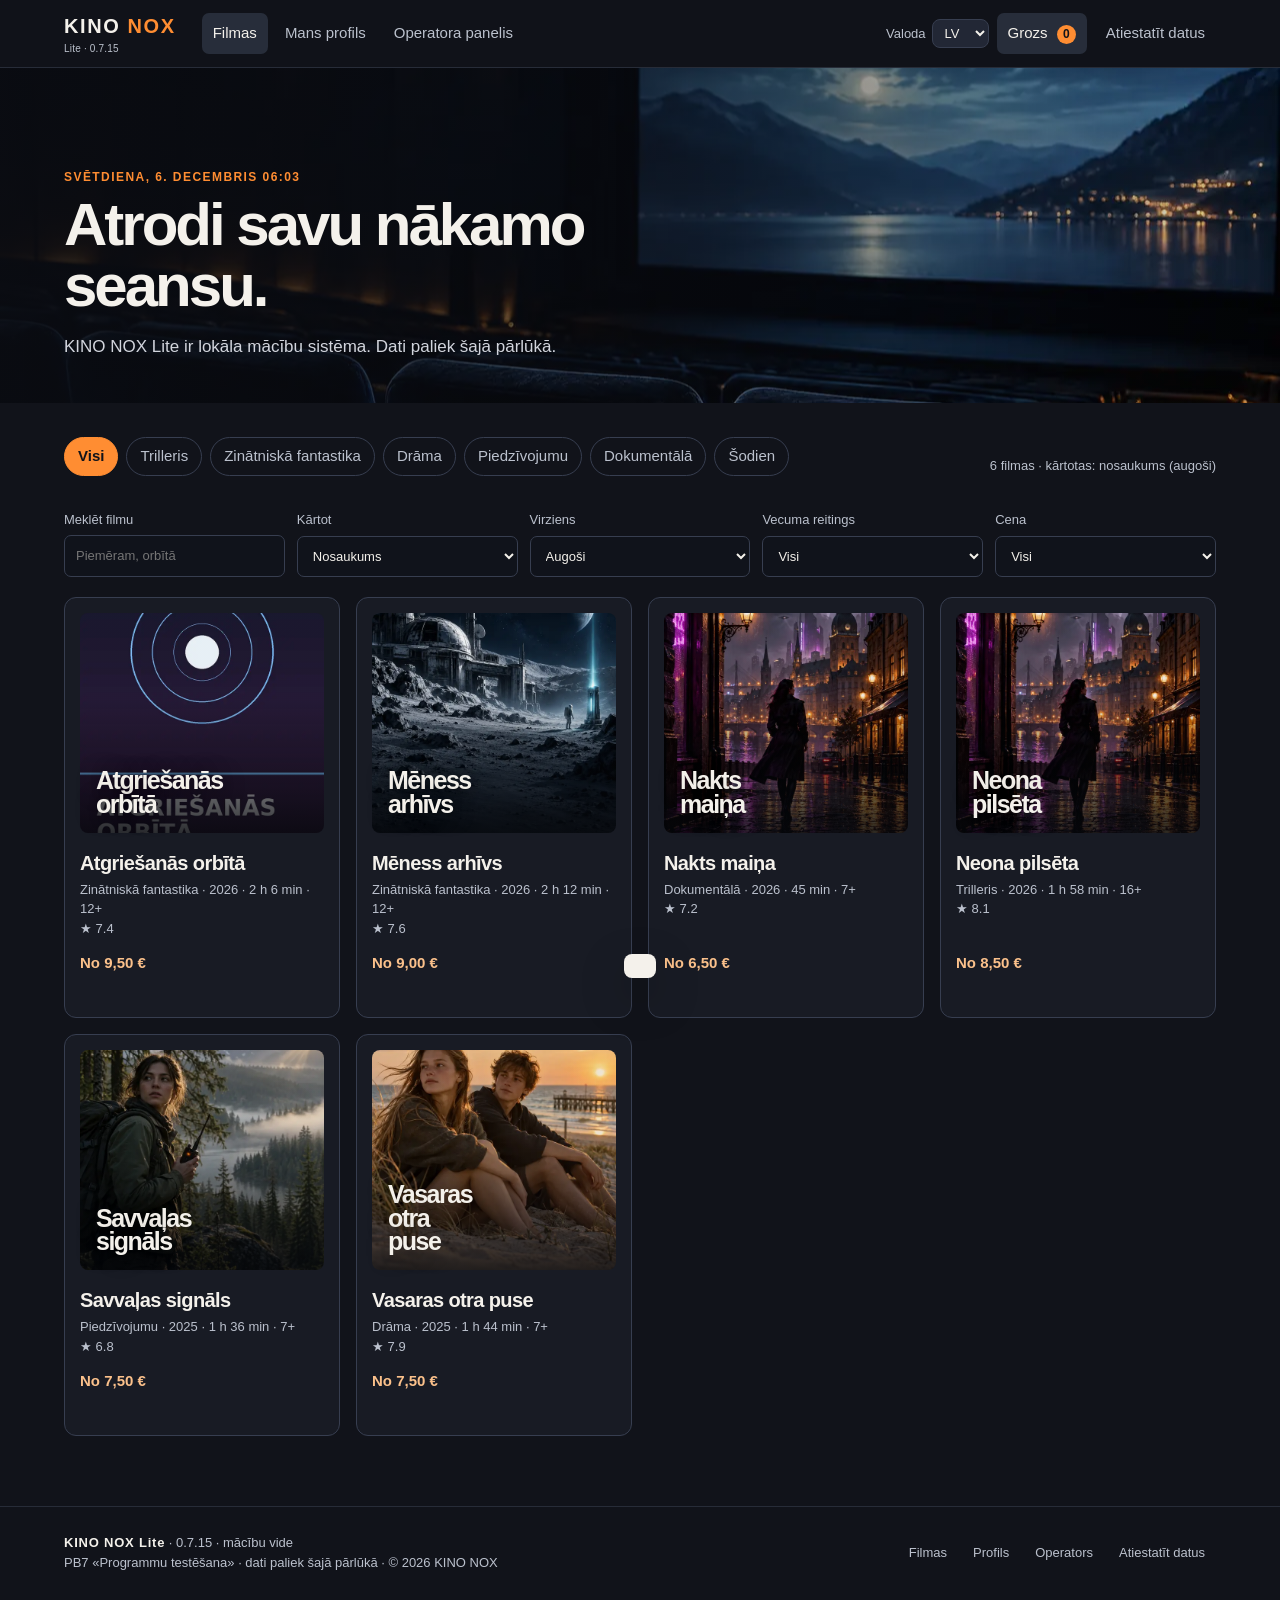
==== commit 7fba44a2: "KinoNox Lite 0.7.15: konts bloķēts pēc trim nepareiziem paroles mēģinājumiem uz 24 h (KN26-BUG-12)" ====
--- a/standalone/KinoNoxLite.html
+++ b/standalone/KinoNoxLite.html
@@ -106,12 +106,14 @@
   <div id="toast" role="status" aria-live="polite"></div>
   <script>
 const KEY = 'kino-nox-lite-v1';
-const VERSION = '0.7.14';
+const VERSION = '0.7.15';
 const VAT = 0.21;
 const MAX_SEATS = 8;
 /* 0.7.3 (US-KN26-87): komisija par biļetes atcelšanu — 30 % no atcelto vietu cenas. */
 const CANCEL_FEE = 0.3;
 const OPERATOR_PASSWORD = 'op2026';
+/* KN26-BUG-12: блокировка после трёх неверных паролей — ровно на 24 часа (US-KN26-21). */
+const BLOCK_MS = 24*60*60*1000;
 /* Maksājums tiek apstrādāts uzreiz: simulētā pakalpojuma atbilde (US-08.01). */
 const PAY_DELAY = 900;
 /* Sesijas noildze (US-13.02 / US-15.10): sesija beidzas pēc definēta laika, bet
@@ -1688,11 +1690,23 @@
     if(!reg&&!u){view.notice='Lietotājs ar šādu identifikatoru nav atrasts.';return render()}
     if(reg&&u){view.notice='Konts ar šo e-pastu jau ir izveidots — pieslēdzieties.';return render()}
     if(reg){u={email,salt:randHex(16),algo:'sha256',fails:0,blocked:false};u.hash=hashPassword(pass,u.salt);Object.assign(u,person);state.users.push(u)}
+    /* KN26-BUG-12 (US-KN26-21): три неверных пароля — блокировка на 24 часа. Прежнее правило
+       `fails>3` давало четыре попытки и блокировало бессрочно: требование говорит про третью
+       попытку и ровно 24 часа. Старые записи без `blockedUntil` остаются блокированными. */
     if(!u||u.hash!==hashPassword(pass,u.salt)){
-      if(u){u.fails=(u.fails||0)+1;if(u.fails>3){u.blocked=true;save();view.notice='Konts bloķēts pēc vairākiem neveiksmīgiem mēģinājumiem. Izmantojiet paroles atiestatīšanu.';return render()}}
+      if(u){
+        u.fails=(u.fails||0)+1;
+        if(u.fails>=3){
+          u.blocked=true;u.blockedUntil=Date.now()+BLOCK_MS;save();
+          view.notice='Pēc trim neveiksmīgiem mēģinājumiem konts ir bloķēts uz 24 stundām.';return render()
+        }
+      }
       view.notice='E-pasts vai mācību parole nav pareiza.';save();return render()
     }
-    if(u.blocked){view.notice='Konts ir bloķēts. Izmantojiet paroles atiestatīšanu.';return render()}
+    if(u.blocked){
+      if(u.blockedUntil&&Date.now()>u.blockedUntil){u.blocked=false;u.blockedUntil=0;u.fails=0;save()}
+      else{view.notice='Konts ir bloķēts pēc trim neveiksmīgiem mēģinājumiem — mēģiniet vēlāk.';return render()}
+    }
     u.fails=0;state.profile={email:u.email,name:u.name||'',surname:u.surname||'',code:u.code||'',phone:u.phone||'',address:u.address||'',birth:u.birth||''};startSession();save();view.notice=null;view.passwordView=null;return render()
   }
   /* 0.7.10 (US-KN26-08): sociālā tīkla pieteikšanās ir simulēta — mācību vidē īsta OAuth nav. */
